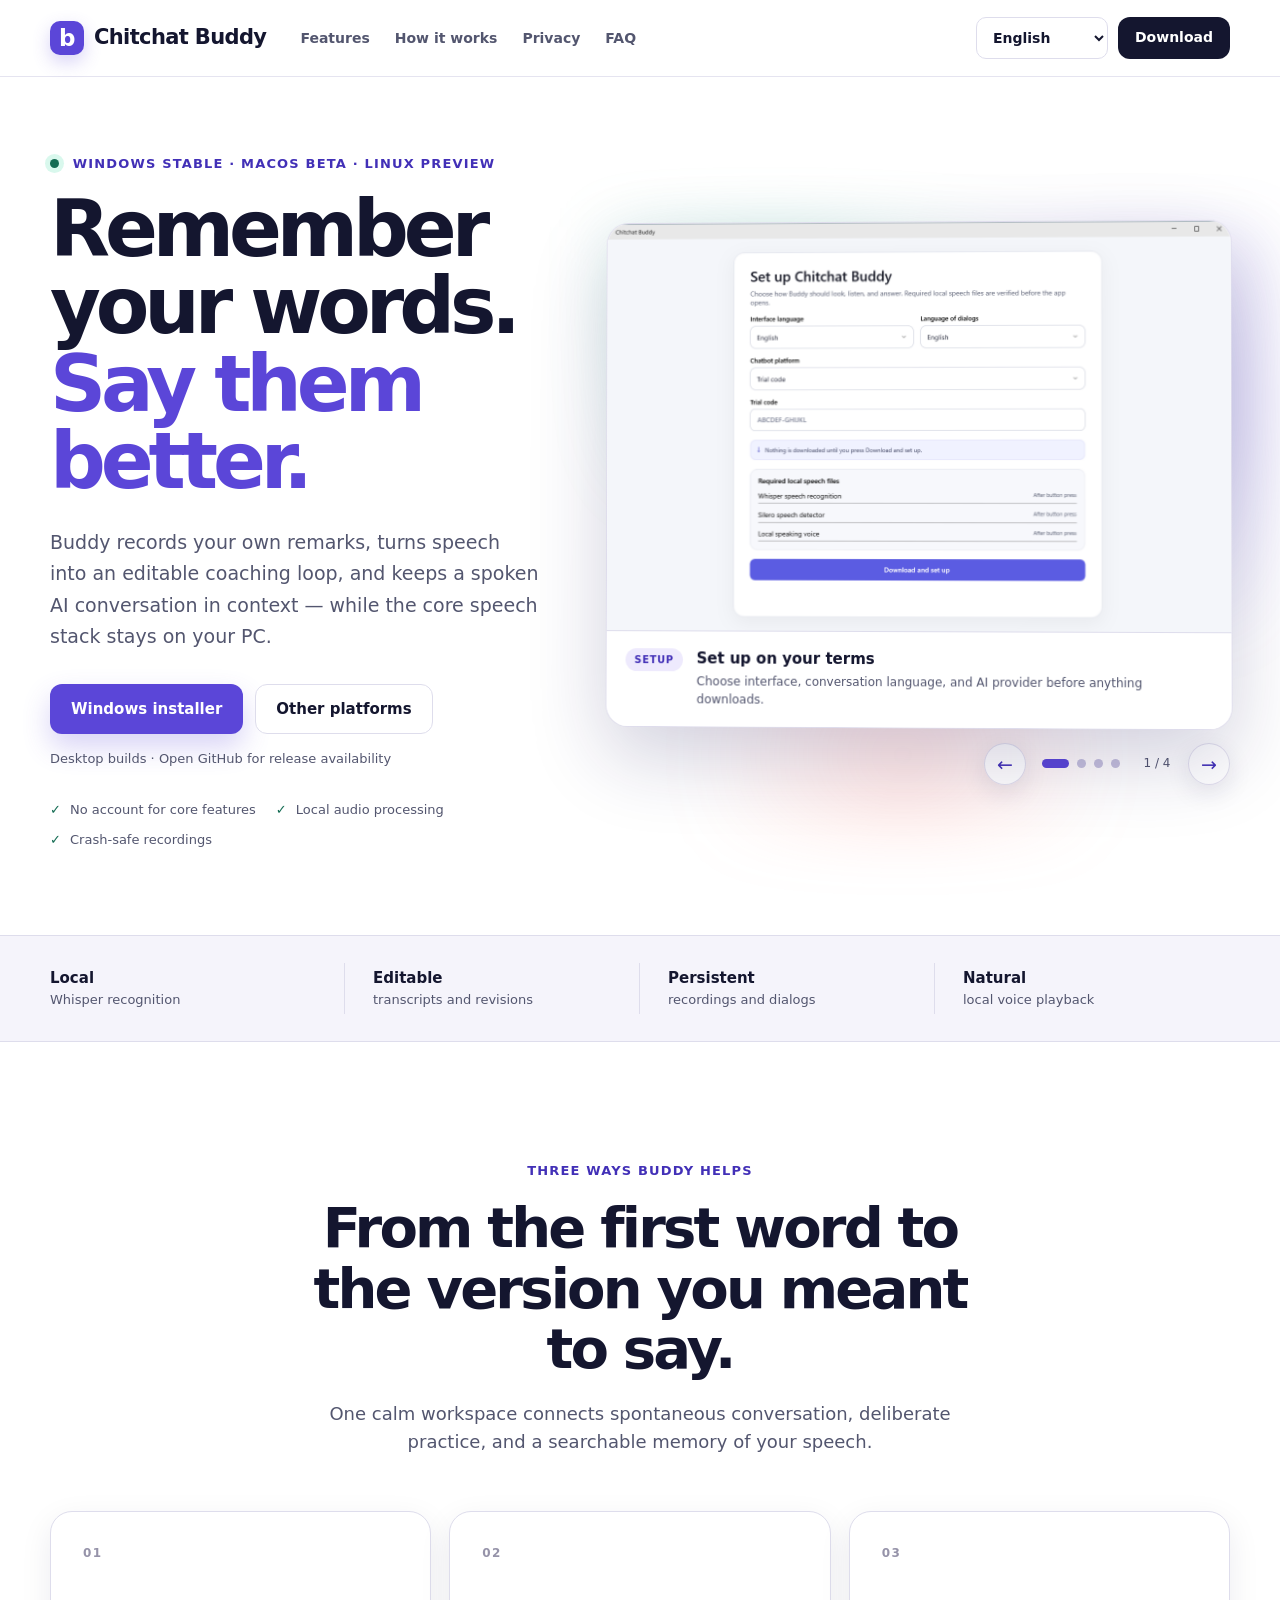
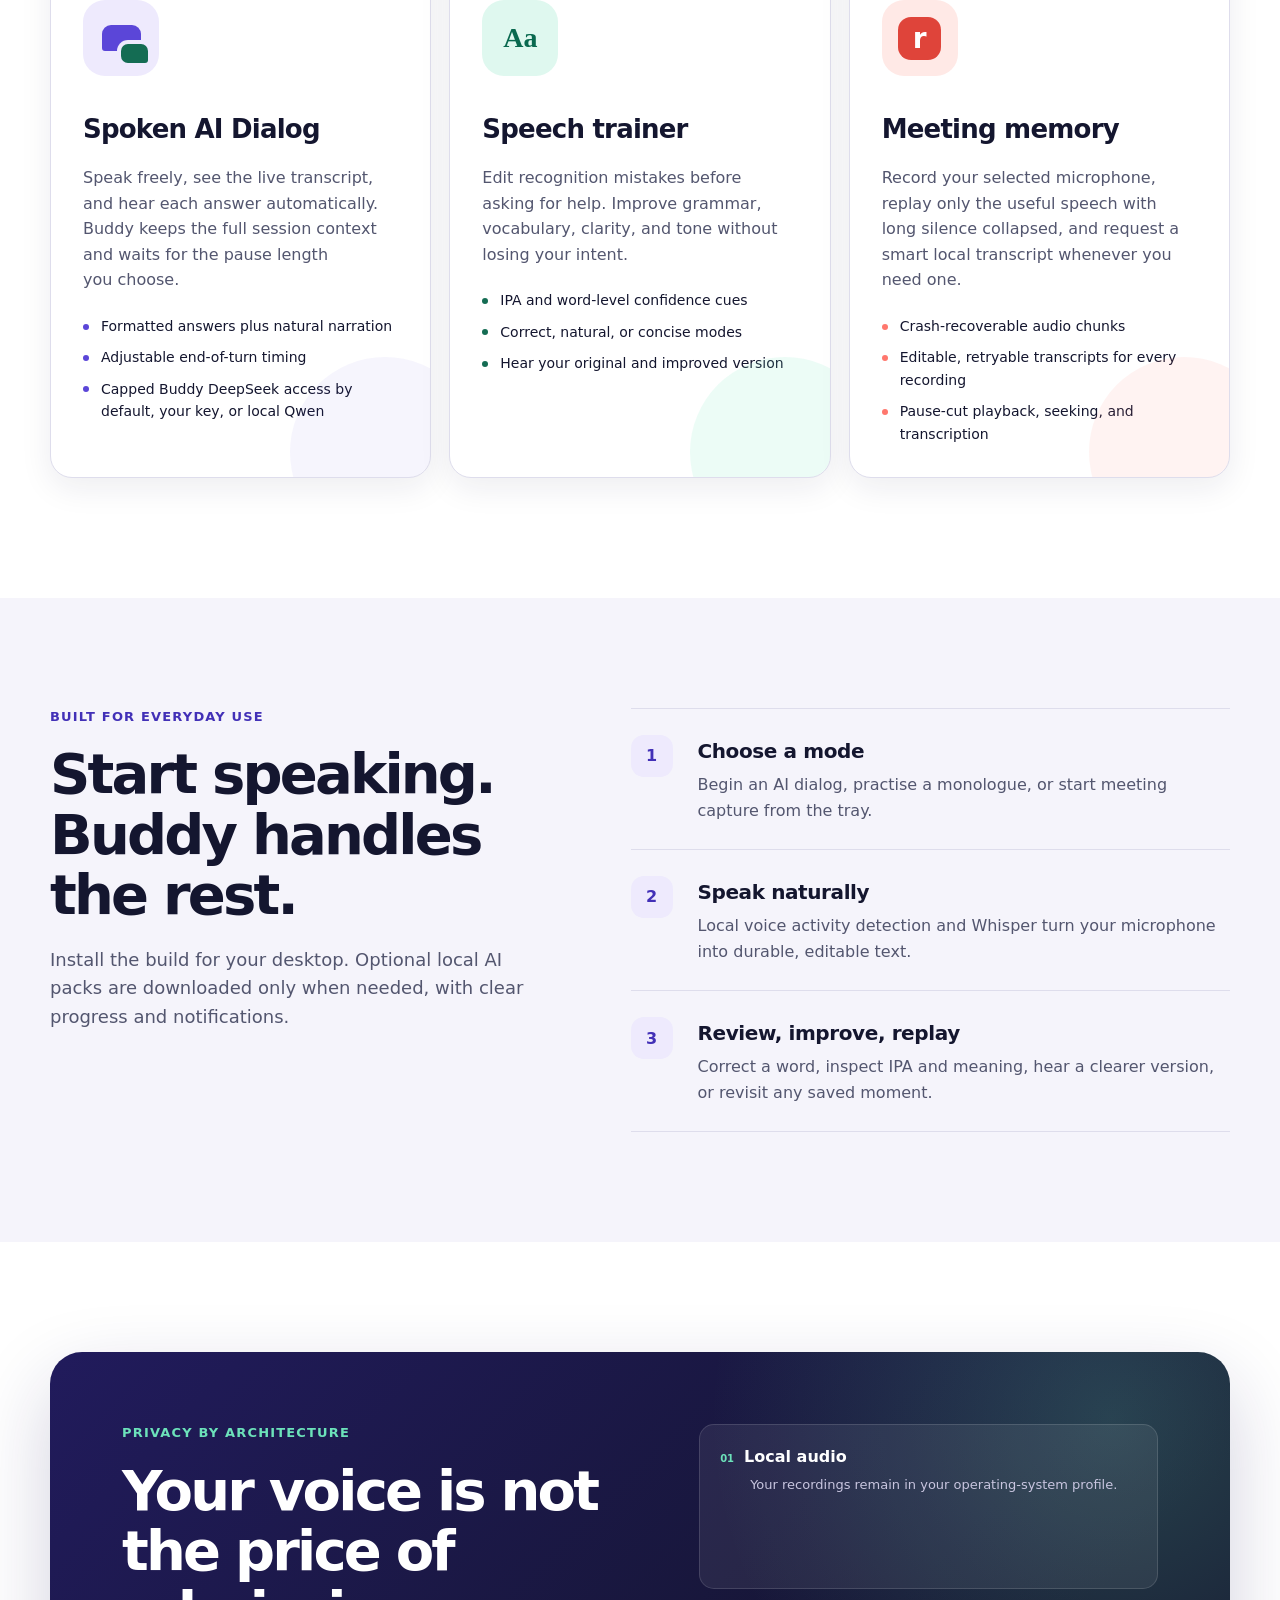
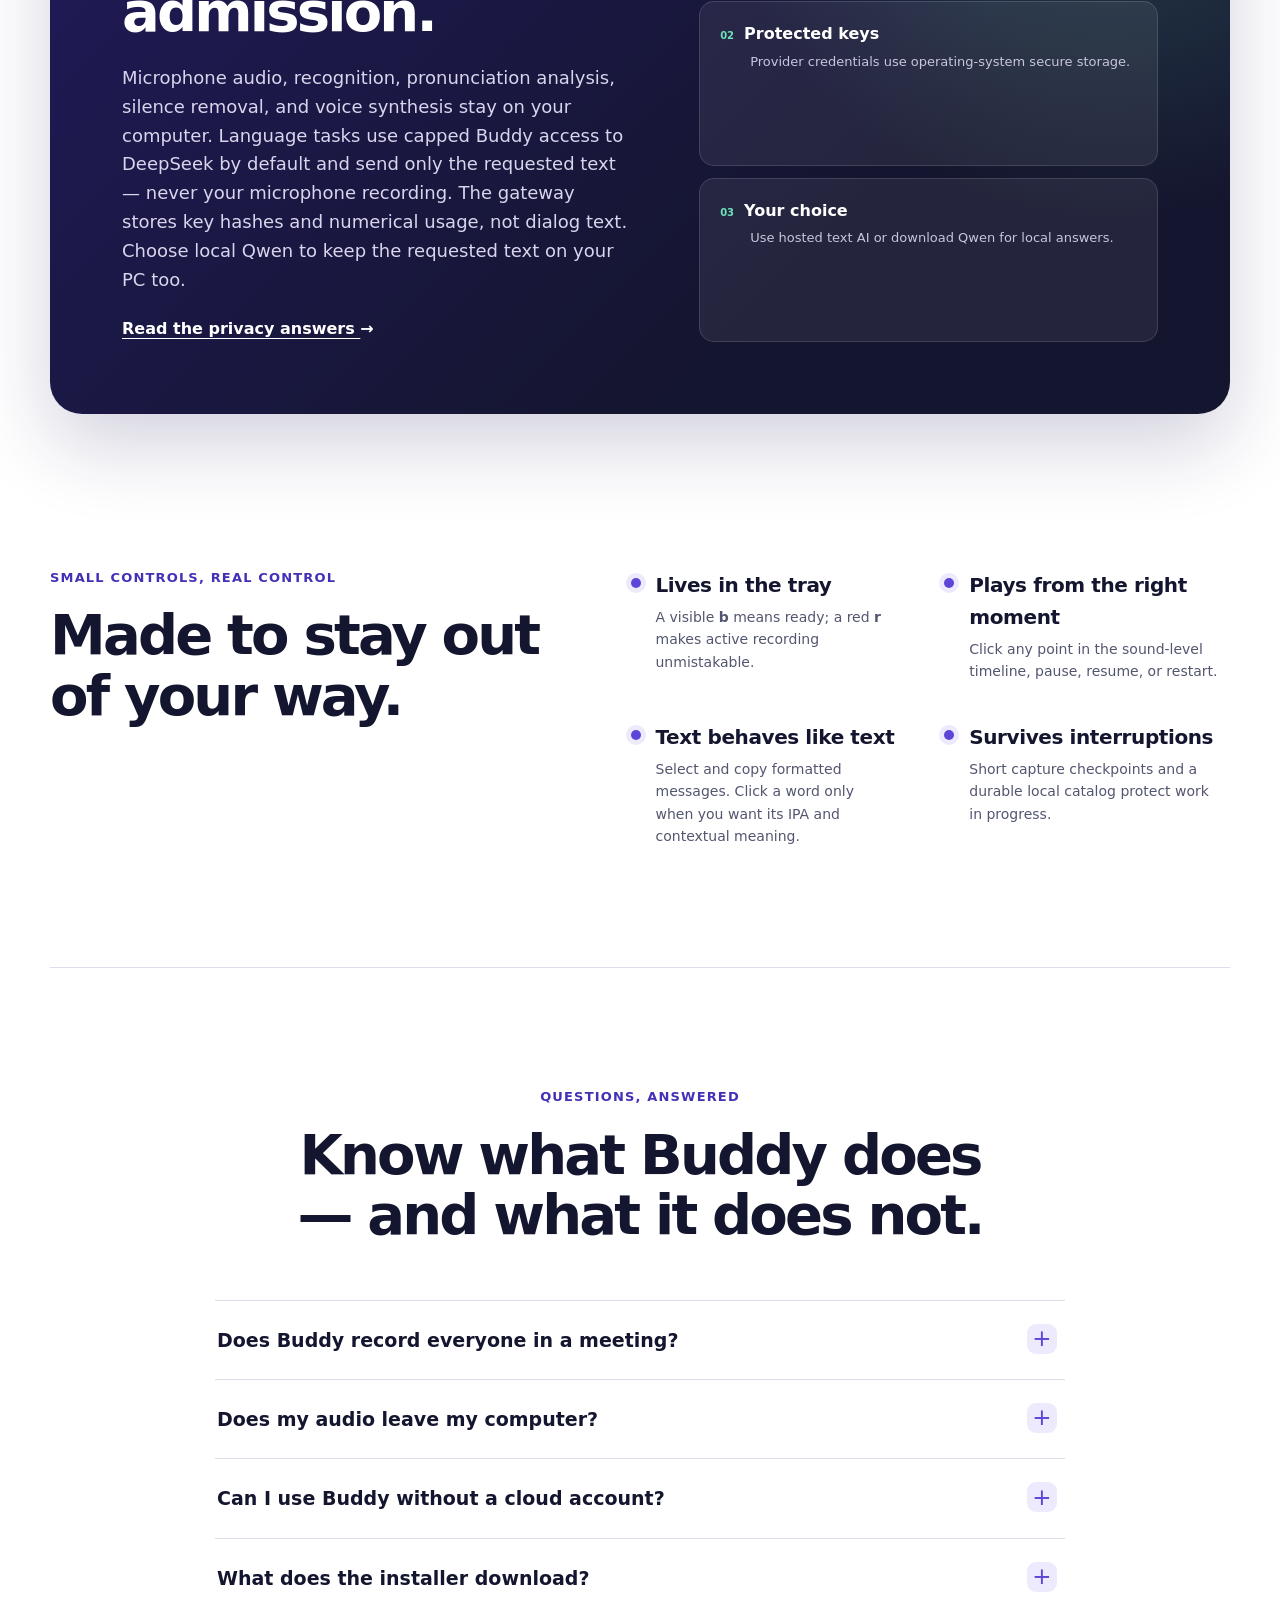
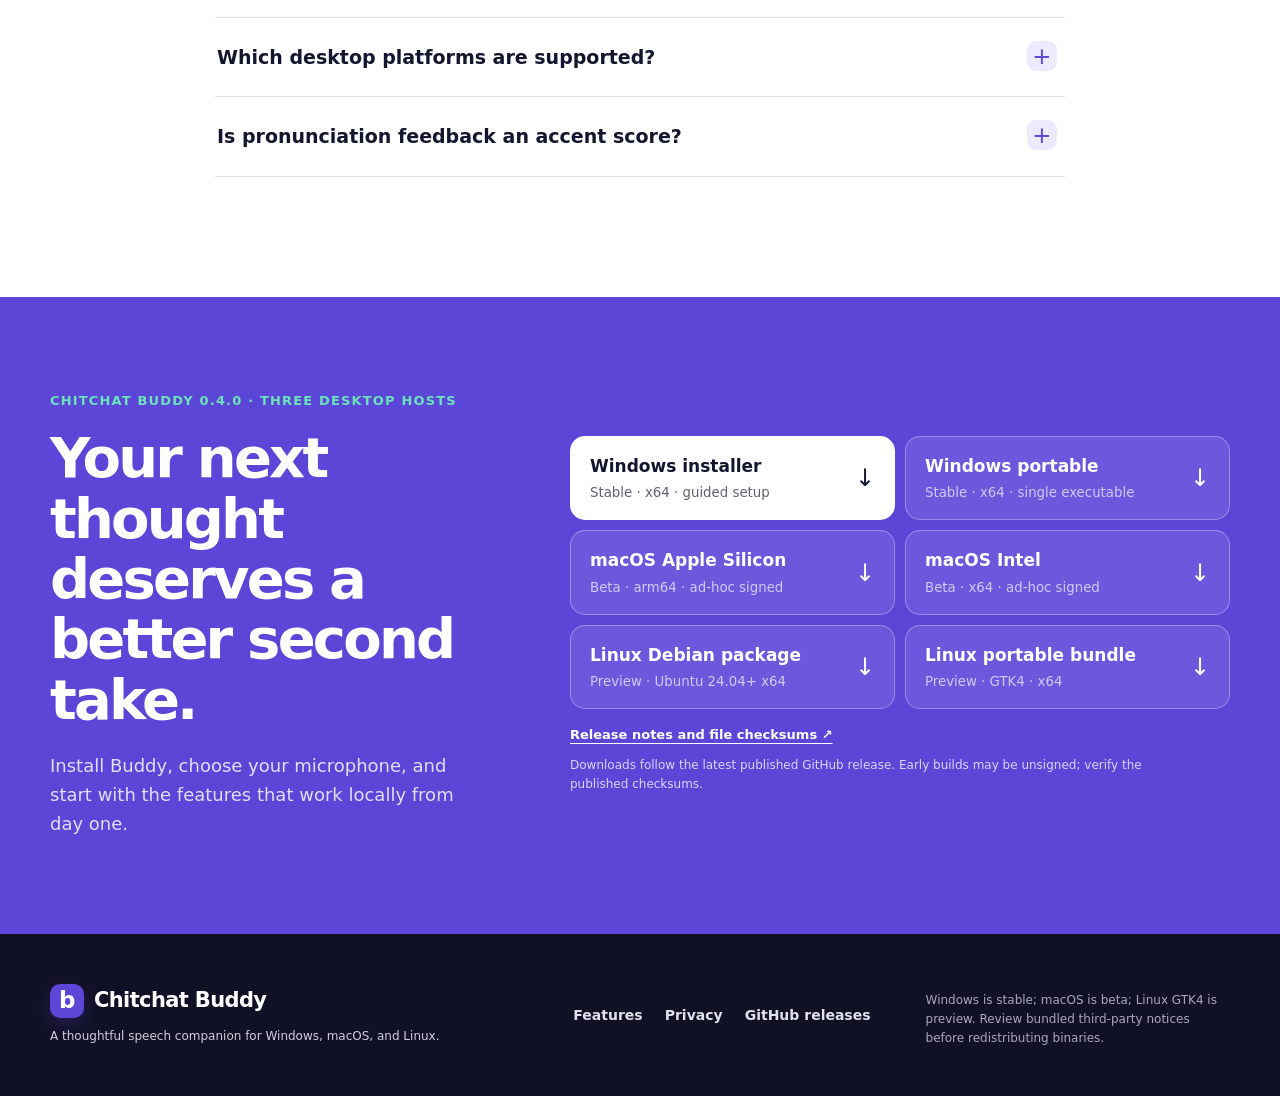
==== site/index.html @ 050ad51d "Add pause-cut transcription and desktop hosts" ====
<!DOCTYPE html>
<html lang="en">
<head>
  <meta charset="utf-8">
  <meta name="viewport" content="width=device-width, initial-scale=1">
  <title>Chitchat Buddy — Private AI speech companion for desktop</title>
  <meta name="description" content="Record your own meeting speech, cut pauses, transcribe on demand, practise clearer English, and hold contextual voice conversations on Windows, macOS, and Linux.">
  <meta name="robots" content="index, follow, max-image-preview:large">
  <meta name="theme-color" content="#5b46d8">
  <meta name="color-scheme" content="light">
  <link rel="canonical" href="__SITE_BASE_URL__/">
  <link rel="alternate" hreflang="en" href="__SITE_BASE_URL__/">
  <link rel="alternate" hreflang="es" href="__SITE_BASE_URL__/es/">
  <link rel="alternate" hreflang="de" href="__SITE_BASE_URL__/de/">
  <link rel="alternate" hreflang="be" href="__SITE_BASE_URL__/be/">
  <link rel="alternate" hreflang="x-default" href="__SITE_BASE_URL__/">
  <meta property="og:type" content="website">
  <meta property="og:site_name" content="Chitchat Buddy">
  <meta property="og:title" content="Chitchat Buddy — Remember your words. Say them better.">
  <meta property="og:description" content="A local-first desktop speech companion for pause-cut meeting recall, editable transcription, pronunciation coaching, and contextual AI dialog.">
  <meta property="og:url" content="__SITE_BASE_URL__/">
  <meta property="og:image" content="__SITE_BASE_URL__/og.png">
  <meta property="og:image:width" content="1200">
  <meta property="og:image:height" content="630">
  <meta property="og:image:alt" content="Buddy speech companion with a conversation and audio waveform">
  <meta name="twitter:card" content="summary_large_image">
  <meta name="twitter:title" content="Chitchat Buddy — Private AI speech companion for desktop">
  <meta name="twitter:description" content="Record, improve, and revisit what you say — with local speech processing and your choice of AI provider.">
  <meta name="twitter:image" content="__SITE_BASE_URL__/og.png">
  <link rel="icon" type="image/png" sizes="32x32" href="./favicon-32.png">
  <link rel="apple-touch-icon" sizes="180x180" href="./apple-touch-icon.png">
  <link rel="manifest" href="./site.webmanifest">
  <link rel="stylesheet" href="./styles.css">
  <script type="application/ld+json">
  {
    "@context": "https://schema.org",
    "@type": "SoftwareApplication",
    "name": "Chitchat Buddy",
    "alternateName": "Buddy",
    "description": "A privacy-first desktop speech companion for pause-cut meeting recall, editable transcription, pronunciation coaching, and contextual AI dialog.",
    "url": "__SITE_BASE_URL__/",
    "downloadUrl": "https://github.com/__BUDDY_REPOSITORY__/releases/latest/download/Buddy-Setup.exe",
    "applicationCategory": "ProductivityApplication",
    "applicationSubCategory": "Speech companion",
    "operatingSystem": ["Windows 10/11 x64", "macOS 13+", "Ubuntu 24.04+ x64"],
    "softwareVersion": "0.4.0",
    "isAccessibleForFree": true,
    "offers": {
      "@type": "Offer",
      "price": "0",
      "priceCurrency": "USD"
    },
    "featureList": [
      "Local microphone recording",
      "Silence-compacted playback",
      "Smart editable transcription on demand",
      "Live speech transcription",
      "Pronunciation feedback with IPA",
      "Editable grammar and vocabulary coaching",
      "Persistent contextual AI voice dialog",
      "Local speech synthesis"
    ]
  }
  </script>
  <script type="application/ld+json">
  {
    "@context": "https://schema.org",
    "@type": "FAQPage",
    "mainEntity": [
      {
        "@type": "Question",
        "name": "Does Buddy record everyone in a meeting?",
        "acceptedAnswer": {"@type": "Answer", "text": "No. Buddy records the microphone you select, so it is designed to remember your own remarks rather than capture remote participants or system audio."}
      },
      {
        "@type": "Question",
        "name": "Does my audio leave my computer?",
        "acceptedAnswer": {"@type": "Answer", "text": "No. Recording, recognition, pronunciation analysis, and voice generation run locally. Language tasks use capped Buddy access to DeepSeek by default, which sends only the requested text; local Qwen keeps that text on your PC."}
      },
      {
        "@type": "Question",
        "name": "Can Buddy work offline?",
        "acceptedAnswer": {"@type": "Answer", "text": "Yes. Once the optional local models are installed, recording, transcription, coaching with local Qwen, and voice playback can work without a cloud account."}
      }
    ]
  }
  </script>
</head>
<body data-locale="en" data-root=".">
  <a class="skip-link" href="#main">Skip to main content</a>
  <header class="site-header">
    <div class="nav-shell">
      <a class="brand" href="./" aria-label="Chitchat Buddy home">
        <span class="brand-mark" aria-hidden="true">b</span>
        <span>Chitchat Buddy</span>
      </a>
      <nav class="main-nav" aria-label="Primary navigation">
        <a href="#features">Features</a>
        <a href="#how-it-works">How it works</a>
        <a href="#privacy">Privacy</a>
        <a href="#faq">FAQ</a>
      </nav>
      <div class="nav-actions">
        <label class="language-label" for="language-select">Language</label>
        <select id="language-select" class="language-select" aria-label="Choose language">
          <option value="en" selected>English</option>
          <option value="es">Español</option>
          <option value="de">Deutsch</option>
          <option value="be">Беларуская</option>
        </select>
        <a class="button button-small" href="#download">Download</a>
      </div>
    </div>
    <noscript>
      <nav class="noscript-languages" aria-label="Languages">
        <strong>Language:</strong> <a href="./">English</a> · <a href="./es/">Español</a> · <a href="./de/">Deutsch</a> · <a href="./be/">Беларуская</a>
      </nav>
    </noscript>
  </header>

  <main id="main">
    <section class="hero section-shell">
      <div class="hero-copy">
        <p class="eyebrow"><span class="status-dot" aria-hidden="true"></span> Windows stable · macOS beta · Linux preview</p>
        <h1>Remember your words.<br><span>Say them better.</span></h1>
        <p class="hero-lede">Buddy records your own remarks, turns speech into an editable coaching loop, and keeps a spoken AI conversation in context — while the core speech stack stays on your PC.</p>
        <div class="hero-actions">
          <a class="button button-primary" data-download-asset="Buddy-Setup.exe" aria-describedby="release-note" href="https://github.com/__BUDDY_REPOSITORY__/releases/latest/download/Buddy-Setup.exe">Windows installer</a>
          <a class="button button-secondary" href="#download">Other platforms</a>
        </div>
        <p class="release-status" id="release-status" aria-live="polite">Windows stable · macOS beta · Linux preview</p>
        <ul class="hero-trust" aria-label="Key benefits">
          <li><span aria-hidden="true">✓</span> No account for core features</li>
          <li><span aria-hidden="true">✓</span> Local audio processing</li>
          <li><span aria-hidden="true">✓</span> Crash-safe recordings</li>
        </ul>
      </div>

      <div class="product-preview">
        <div class="preview-glow" aria-hidden="true"></div>
        <section class="screenshot-carousel" data-carousel tabindex="0" aria-roledescription="carousel" aria-label="Buddy product tour">
          <div class="carousel-viewport">
            <figure class="carousel-slide is-active" data-carousel-slide role="group" aria-roledescription="slide" aria-label="1 of 4">
              <div class="screenshot-image screenshot-watermark-mask"><img src="./screenshots/00-welcome-setup.png" width="1284" height="842" alt="Chitchat Buddy welcome screen with editable interface language, conversation language, AI provider, and trial code fields" fetchpriority="high"></div>
              <figcaption><span class="carousel-kicker">Setup</span><strong>Set up on your terms</strong><span>Choose interface, conversation language, and AI provider before anything downloads.</span></figcaption>
            </figure>
            <figure class="carousel-slide" data-carousel-slide role="group" aria-roledescription="slide" aria-label="2 of 4" hidden>
              <img src="./screenshots/01-choose-mode.png" width="1284" height="842" alt="Buddy screen with large AI Dialog and Monologue choices" loading="lazy">
              <figcaption><span class="carousel-kicker">Choose</span><strong>Choose your flow</strong><span>Start an ongoing AI conversation or practise one focused monologue.</span></figcaption>
            </figure>
            <figure class="carousel-slide" data-carousel-slide role="group" aria-roledescription="slide" aria-label="3 of 4" hidden>
              <img src="./screenshots/02-dialog-word-guide.png" width="1284" height="842" alt="Short English Buddy conversation with pronunciation feedback and the word nuance selected to show its phonetic transcription and meaning" loading="lazy">
              <figcaption><span class="carousel-kicker">Dialog</span><strong>Speak, understand, continue</strong><span>Live English dialog, pronunciation, and word meaning on demand in one place.</span></figcaption>
            </figure>
            <figure class="carousel-slide" data-carousel-slide role="group" aria-roledescription="slide" aria-label="4 of 4" hidden>
              <img src="./screenshots/03-monologue-improvement.png" width="1284" height="842" alt="Buddy monologue trainer comparing the editable original speech with a clearer improved version" loading="lazy">
              <figcaption><span class="carousel-kicker">Monologue</span><strong>Say it more clearly</strong><span>Edit the transcript, inspect pronunciation, and compare a stronger version.</span></figcaption>
            </figure>
          </div>
          <div class="carousel-controls">
            <button class="carousel-arrow" type="button" data-carousel-prev aria-label="Previous screenshot"><span aria-hidden="true">←</span></button>
            <div class="carousel-dots" role="group" aria-label="Choose a screenshot">
              <button class="carousel-dot is-active" type="button" data-carousel-index="0" aria-label="Show setup screen" aria-current="true"></button>
              <button class="carousel-dot" type="button" data-carousel-index="1" aria-label="Show dialog or monologue choice"></button>
              <button class="carousel-dot" type="button" data-carousel-index="2" aria-label="Show English dialog and word guide"></button>
              <button class="carousel-dot" type="button" data-carousel-index="3" aria-label="Show improved monologue"></button>
            </div>
            <span class="carousel-count" aria-live="polite"><span data-carousel-current>1</span><span aria-hidden="true"> / </span>4</span>
            <button class="carousel-arrow" type="button" data-carousel-next aria-label="Next screenshot"><span aria-hidden="true">→</span></button>
          </div>
        </section>
      </div>
    </section>

    <section class="proof-strip" aria-label="Buddy capabilities">
      <div class="section-shell proof-grid">
        <div><strong>Local</strong><span>Whisper recognition</span></div>
        <div><strong>Editable</strong><span>transcripts and revisions</span></div>
        <div><strong>Persistent</strong><span>recordings and dialogs</span></div>
        <div><strong>Natural</strong><span>local voice playback</span></div>
      </div>
    </section>

    <section class="features-section section-shell" id="features">
      <div class="section-heading">
        <p class="eyebrow">Three ways Buddy helps</p>
        <h2>From the first word to the version you meant to say.</h2>
        <p>One calm workspace connects spontaneous conversation, deliberate practice, and a searchable memory of your speech.</p>
      </div>
      <div class="feature-grid">
        <article class="feature-card feature-dialog">
          <div class="feature-number">01</div>
          <div class="feature-icon icon-dialog" aria-hidden="true"><span></span><span></span></div>
          <h3>Spoken AI Dialog</h3>
          <p>Speak freely, see the live transcript, and hear each answer automatically. Buddy keeps the full session context and waits for the pause length you choose.</p>
          <ul>
            <li>Formatted answers plus natural narration</li>
            <li>Adjustable end-of-turn timing</li>
            <li>Capped Buddy DeepSeek access by default, your key, or local Qwen</li>
          </ul>
        </article>
        <article class="feature-card feature-coach">
          <div class="feature-number">02</div>
          <div class="feature-icon icon-coach" aria-hidden="true"><span>Aa</span></div>
          <h3>Speech trainer</h3>
          <p>Edit recognition mistakes before asking for help. Improve grammar, vocabulary, clarity, and tone without losing your intent.</p>
          <ul>
            <li>IPA and word-level confidence cues</li>
            <li>Correct, natural, or concise modes</li>
            <li>Hear your original and improved version</li>
          </ul>
        </article>
        <article class="feature-card feature-record">
          <div class="feature-number">03</div>
          <div class="feature-icon icon-record" aria-hidden="true"><span>r</span></div>
          <h3>Meeting memory</h3>
          <p>Record your selected microphone, replay only the useful speech with long silence collapsed, and request a smart local transcript whenever you need one.</p>
          <ul>
            <li>Crash-recoverable audio chunks</li>
            <li>Editable, retryable transcripts for every recording</li>
            <li>Pause-cut playback, seeking, and transcription</li>
          </ul>
        </article>
      </div>
    </section>

    <section class="how-section" id="how-it-works">
      <div class="section-shell how-layout">
        <div class="section-heading left-heading">
          <p class="eyebrow">Built for everyday use</p>
          <h2>Start speaking.<br>Buddy handles the rest.</h2>
          <p>Install the build for your desktop. Optional local AI packs are downloaded only when needed, with clear progress and notifications.</p>
        </div>
        <ol class="steps-list">
          <li>
            <span class="step-index">1</span>
            <div><h3>Choose a mode</h3><p>Begin an AI dialog, practise a monologue, or start meeting capture from the tray.</p></div>
          </li>
          <li>
            <span class="step-index">2</span>
            <div><h3>Speak naturally</h3><p>Local voice activity detection and Whisper turn your microphone into durable, editable text.</p></div>
          </li>
          <li>
            <span class="step-index">3</span>
            <div><h3>Review, improve, replay</h3><p>Correct a word, inspect IPA and meaning, hear a clearer version, or revisit any saved moment.</p></div>
          </li>
        </ol>
      </div>
    </section>

    <section class="privacy-section section-shell" id="privacy">
      <div class="privacy-panel">
        <div class="privacy-copy">
          <p class="eyebrow eyebrow-light">Privacy by architecture</p>
          <h2>Your voice is not the price of admission.</h2>
          <p>Microphone audio, recognition, pronunciation analysis, silence removal, and voice synthesis stay on your computer. Language tasks use capped Buddy access to DeepSeek by default and send only the requested text — never your microphone recording. The gateway stores key hashes and numerical usage, not dialog text. Choose local Qwen to keep the requested text on your PC too.</p>
          <a href="#faq" class="text-link">Read the privacy answers <span aria-hidden="true">→</span></a>
        </div>
        <div class="privacy-facts">
          <div><span class="fact-mark" aria-hidden="true">01</span><strong>Local audio</strong><p>Your recordings remain in your operating-system profile.</p></div>
          <div><span class="fact-mark" aria-hidden="true">02</span><strong>Protected keys</strong><p>Provider credentials use operating-system secure storage.</p></div>
          <div><span class="fact-mark" aria-hidden="true">03</span><strong>Your choice</strong><p>Use hosted text AI or download Qwen for local answers.</p></div>
        </div>
      </div>
    </section>

    <section class="detail-section section-shell">
      <div class="detail-grid">
        <div class="section-heading left-heading">
          <p class="eyebrow">Small controls, real control</p>
          <h2>Made to stay out of your way.</h2>
        </div>
        <div class="detail-list">
          <article><span class="detail-dot"></span><div><h3>Lives in the tray</h3><p>A visible <strong>b</strong> means ready; a red <strong>r</strong> makes active recording unmistakable.</p></div></article>
          <article><span class="detail-dot"></span><div><h3>Plays from the right moment</h3><p>Click any point in the sound-level timeline, pause, resume, or restart.</p></div></article>
          <article><span class="detail-dot"></span><div><h3>Text behaves like text</h3><p>Select and copy formatted messages. Click a word only when you want its IPA and contextual meaning.</p></div></article>
          <article><span class="detail-dot"></span><div><h3>Survives interruptions</h3><p>Short capture checkpoints and a durable local catalog protect work in progress.</p></div></article>
        </div>
      </div>
    </section>

    <section class="faq-section section-shell" id="faq">
      <div class="section-heading">
        <p class="eyebrow">Questions, answered</p>
        <h2>Know what Buddy does — and what it does not.</h2>
      </div>
      <div class="faq-list">
        <details>
          <summary>Does Buddy record everyone in a meeting?</summary>
          <p>No. Buddy records the microphone you select. It is designed to remember your own remarks, not remote participants or Windows system audio. Headphones give the cleanest result.</p>
        </details>
        <details>
          <summary>Does my audio leave my computer?</summary>
          <p>No. Audio capture, Whisper recognition, pronunciation analysis, and Kokoro speech generation run locally. The default capped Buddy provider sends only the text required for an AI task to DeepSeek. Local Qwen keeps that text on your PC too.</p>
        </details>
        <details>
          <summary>Can I use Buddy without a cloud account?</summary>
          <p>Yes. Recording, playback, transcription, and local voice need no account. Releases include up to 1,000 replies or 1,000,000 tokens of capped Buddy DeepSeek access, whichever limit is reached first. Download optional local Qwen to keep AI answers and text improvement on your PC.</p>
        </details>
        <details>
          <summary>What does the installer download?</summary>
          <p>The app is self-contained. Larger speech and local AI model packs are installed on demand with progress and completion notifications, so you do not wait for components you may never use.</p>
        </details>
        <details>
          <summary>Which desktop platforms are supported?</summary>
          <p>Windows 10/11 x64 is stable. macOS 13+ builds for Apple Silicon and Intel are beta and currently use the Dock instead of a menu-bar item. Ubuntu 24.04+ x64 is an experimental GTK4 preview; its tray needs a StatusNotifier-compatible desktop. Local Qwen remains Windows-only.</p>
        </details>
        <details>
          <summary>Is pronunciation feedback an accent score?</summary>
          <p>No. Buddy uses word timing and recognition confidence to flag passages worth reviewing. IPA is a guide, not a judgement of your accent or identity.</p>
        </details>
      </div>
    </section>

    <section class="download-section" id="download">
      <div class="section-shell download-panel">
        <div>
          <p class="eyebrow eyebrow-light">Chitchat Buddy 0.4.0 · three desktop hosts</p>
          <h2>Your next thought deserves a better second take.</h2>
          <p>Install Buddy, choose your microphone, and start with the features that work locally from day one.</p>
        </div>
        <div class="download-options">
          <a class="download-card primary-download" data-download-asset="Buddy-Setup.exe" aria-describedby="release-note" href="https://github.com/__BUDDY_REPOSITORY__/releases/latest/download/Buddy-Setup.exe">
            <span class="download-copy"><strong>Windows installer</strong><small>Stable · x64 · guided setup</small></span>
            <span class="download-arrow" aria-hidden="true">↓</span>
          </a>
          <a class="download-card" data-download-asset="Buddy.exe" aria-describedby="release-note" href="https://github.com/__BUDDY_REPOSITORY__/releases/latest/download/Buddy.exe">
            <span class="download-copy"><strong>Windows portable</strong><small>Stable · x64 · single executable</small></span>
            <span class="download-arrow" aria-hidden="true">↓</span>
          </a>
          <a class="download-card" data-download-asset="Buddy-macOS-arm64-beta.zip" aria-describedby="release-note" href="https://github.com/__BUDDY_REPOSITORY__/releases/latest/download/Buddy-macOS-arm64-beta.zip">
            <span class="download-copy"><strong>macOS Apple Silicon</strong><small>Beta · arm64 · ad-hoc signed</small></span>
            <span class="download-arrow" aria-hidden="true">↓</span>
          </a>
          <a class="download-card" data-download-asset="Buddy-macOS-x64-beta.zip" aria-describedby="release-note" href="https://github.com/__BUDDY_REPOSITORY__/releases/latest/download/Buddy-macOS-x64-beta.zip">
            <span class="download-copy"><strong>macOS Intel</strong><small>Beta · x64 · ad-hoc signed</small></span>
            <span class="download-arrow" aria-hidden="true">↓</span>
          </a>
          <a class="download-card" data-download-asset="Buddy-Linux-x64-preview.deb" aria-describedby="release-note" href="https://github.com/__BUDDY_REPOSITORY__/releases/latest/download/Buddy-Linux-x64-preview.deb">
            <span class="download-copy"><strong>Linux Debian package</strong><small>Preview · Ubuntu 24.04+ x64</small></span>
            <span class="download-arrow" aria-hidden="true">↓</span>
          </a>
          <a class="download-card" data-download-asset="Buddy-Linux-x64-preview.tar.gz" aria-describedby="release-note" href="https://github.com/__BUDDY_REPOSITORY__/releases/latest/download/Buddy-Linux-x64-preview.tar.gz">
            <span class="download-copy"><strong>Linux portable bundle</strong><small>Preview · GTK4 · x64</small></span>
            <span class="download-arrow" aria-hidden="true">↓</span>
          </a>
          <a class="release-link" data-release-link href="https://github.com/__BUDDY_REPOSITORY__/releases/latest">Release notes and file checksums <span aria-hidden="true">↗</span></a>
          <p class="download-note" id="release-note" data-release-note>Downloads follow the latest published GitHub release. Early builds may be unsigned; verify the published checksums.</p>
        </div>
      </div>
    </section>
  </main>

  <footer class="site-footer">
    <div class="section-shell footer-grid">
      <div>
        <a class="brand footer-brand" href="./"><span class="brand-mark" aria-hidden="true">b</span><span>Chitchat Buddy</span></a>
        <p>A thoughtful speech companion for Windows, macOS, and Linux.</p>
      </div>
      <div class="footer-links">
        <a href="#features">Features</a>
        <a href="#privacy">Privacy</a>
        <a data-release-link href="https://github.com/__BUDDY_REPOSITORY__/releases/latest">GitHub releases</a>
      </div>
      <p class="footer-note">Windows is stable; macOS is beta; Linux GTK4 is preview. Review bundled third-party notices before redistributing binaries.</p>
    </div>
  </footer>

  <script src="./config.js"></script>
  <script src="./app.js"></script>
</body>
</html>
---- site/styles.css ----
:root {
  --ink: #14162f;
  --ink-soft: #53566f;
  --purple: #5b46d8;
  --purple-deep: #4230b7;
  --purple-soft: #eeeafd;
  --mint: #6ce2ba;
  --mint-deep: #146c53;
  --coral: #ff776d;
  --surface: #ffffff;
  --surface-soft: #f5f4fb;
  --line: #deddec;
  --focus: #0d68d8;
  --shadow-sm: 0 10px 32px rgba(27, 22, 70, 0.08);
  --shadow-lg: 0 30px 80px rgba(31, 24, 89, 0.2);
  --radius-sm: 12px;
  --radius-md: 22px;
  --radius-lg: 32px;
  --page: min(1180px, calc(100% - 40px));
}

* {
  box-sizing: border-box;
}

html {
  scroll-behavior: smooth;
  scroll-padding-top: 92px;
}

body {
  margin: 0;
  color: var(--ink);
  background: var(--surface);
  font-family: "Segoe UI Variable", "Segoe UI", system-ui, -apple-system, BlinkMacSystemFont, sans-serif;
  font-size: 16px;
  line-height: 1.6;
  text-rendering: optimizeLegibility;
  -webkit-font-smoothing: antialiased;
}

a {
  color: inherit;
}

button,
select,
a {
  -webkit-tap-highlight-color: transparent;
}

:focus-visible {
  outline: 3px solid var(--focus);
  outline-offset: 4px;
}

.skip-link {
  position: fixed;
  z-index: 1000;
  top: 10px;
  left: 10px;
  padding: 10px 16px;
  color: #fff;
  background: var(--ink);
  border-radius: 8px;
  transform: translateY(-150%);
  transition: transform 160ms ease;
}

.skip-link:focus {
  transform: translateY(0);
}

.section-shell {
  width: var(--page);
  margin-inline: auto;
}

.site-header {
  position: sticky;
  z-index: 50;
  top: 0;
  border-bottom: 1px solid rgba(222, 221, 236, 0.78);
  background: rgba(255, 255, 255, 0.9);
  -webkit-backdrop-filter: blur(16px);
  backdrop-filter: blur(16px);
}

.nav-shell {
  width: var(--page);
  min-height: 76px;
  margin-inline: auto;
  display: flex;
  align-items: center;
  gap: 34px;
}

.brand {
  display: inline-flex;
  align-items: center;
  gap: 10px;
  color: var(--ink);
  font-size: 21px;
  font-weight: 750;
  letter-spacing: -0.03em;
  text-decoration: none;
}

.brand-mark {
  width: 34px;
  height: 34px;
  display: inline-grid;
  place-items: center;
  color: #fff;
  background: var(--purple);
  border-radius: 10px;
  box-shadow: 0 7px 18px rgba(91, 70, 216, 0.24);
  font-size: 23px;
  font-weight: 800;
  line-height: 1;
}

.main-nav {
  display: flex;
  align-items: center;
  gap: 25px;
}

.main-nav a,
.footer-links a {
  color: var(--ink-soft);
  font-size: 14px;
  font-weight: 600;
  text-decoration: none;
}

.main-nav a:hover,
.footer-links a:hover {
  color: var(--purple);
}

.nav-actions {
  margin-left: auto;
  display: flex;
  align-items: center;
  gap: 10px;
}

.language-label {
  position: absolute;
  width: 1px;
  height: 1px;
  overflow: hidden;
  clip: rect(0 0 0 0);
  clip-path: inset(50%);
  white-space: nowrap;
}

.language-select {
  max-width: 132px;
  min-height: 42px;
  padding: 0 34px 0 12px;
  border: 1px solid var(--line);
  border-radius: 10px;
  color: var(--ink);
  background: #fff;
  font: inherit;
  font-size: 14px;
  font-weight: 600;
  cursor: pointer;
}

.button {
  min-height: 50px;
  padding: 12px 20px;
  display: inline-flex;
  align-items: center;
  justify-content: center;
  border: 1px solid transparent;
  border-radius: 12px;
  font-size: 15px;
  font-weight: 700;
  line-height: 1.25;
  text-align: center;
  text-decoration: none;
  transition: transform 160ms ease, box-shadow 160ms ease, background-color 160ms ease;
}

.button:hover {
  transform: translateY(-2px);
}

.button-small {
  min-height: 42px;
  padding: 9px 16px;
  color: #fff;
  background: var(--ink);
  font-size: 14px;
}

.button-primary {
  color: #fff;
  background: var(--purple);
  box-shadow: 0 13px 28px rgba(91, 70, 216, 0.24);
}

.button-primary:hover {
  background: var(--purple-deep);
  box-shadow: 0 15px 32px rgba(91, 70, 216, 0.3);
}

.button-secondary {
  border-color: var(--line);
  background: #fff;
}

.button-secondary:hover {
  border-color: #bbb4ed;
  background: var(--purple-soft);
}

.noscript-languages {
  padding: 8px 20px;
  color: var(--ink-soft);
  border-top: 1px solid var(--line);
  font-size: 14px;
  text-align: center;
}

.hero {
  min-height: 720px;
  padding-block: 78px 84px;
  display: grid;
  grid-template-columns: minmax(0, 0.88fr) minmax(510px, 1.12fr);
  align-items: center;
  gap: 62px;
}

.hero-copy {
  position: relative;
  z-index: 2;
}

.eyebrow {
  margin: 0 0 18px;
  color: var(--purple-deep);
  font-size: 13px;
  font-weight: 750;
  letter-spacing: 0.09em;
  line-height: 1.4;
  text-transform: uppercase;
}

.status-dot {
  width: 9px;
  height: 9px;
  margin-right: 8px;
  display: inline-block;
  border-radius: 50%;
  background: var(--mint-deep);
  box-shadow: 0 0 0 5px rgba(108, 226, 186, 0.26);
}

h1,
h2,
h3,
p {
  text-wrap: pretty;
}

h1 {
  max-width: 660px;
  margin: 0;
  font-size: clamp(50px, 6.25vw, 78px);
  font-weight: 780;
  letter-spacing: -0.065em;
  line-height: 0.99;
}

h1 span {
  color: var(--purple);
}

.hero-lede {
  max-width: 610px;
  margin: 27px 0 0;
  color: var(--ink-soft);
  font-size: 19px;
  line-height: 1.65;
}

.hero-actions {
  margin-top: 32px;
  display: flex;
  flex-wrap: wrap;
  gap: 12px;
}

.release-status {
  min-height: 23px;
  margin: 15px 0 0;
  color: var(--ink-soft);
  font-size: 13px;
}

.hero-trust {
  margin: 28px 0 0;
  padding: 0;
  display: flex;
  flex-wrap: wrap;
  gap: 9px 20px;
  color: var(--ink-soft);
  font-size: 13px;
  list-style: none;
}

.hero-trust span {
  margin-right: 5px;
  color: var(--mint-deep);
  font-weight: 800;
}

.product-preview {
  position: relative;
  min-width: 0;
}

.preview-glow {
  position: absolute;
  inset: 1% -6% -10% 0;
  background:
    radial-gradient(circle at 25% 10%, rgba(108, 226, 186, 0.32), transparent 35%),
    radial-gradient(circle at 82% 28%, rgba(91, 70, 216, 0.29), transparent 38%),
    radial-gradient(circle at 45% 86%, rgba(255, 119, 109, 0.18), transparent 33%);
  filter: blur(28px);
}

.screenshot-carousel {
  position: relative;
  z-index: 1;
  width: 720px;
  max-width: 100%;
  margin-left: auto;
  border-radius: 24px;
  outline: none;
}

.screenshot-carousel:focus-visible {
  box-shadow: 0 0 0 4px rgba(91, 70, 216, 0.22);
}

.carousel-viewport {
  overflow: hidden;
  border: 1px solid rgba(76, 65, 149, 0.18);
  border-radius: 22px;
  background: #fff;
  box-shadow: var(--shadow-lg);
  transform: perspective(1200px) rotateY(-1.5deg) rotateX(0.5deg);
}

.carousel-slide {
  margin: 0;
  background: #fff;
}

.carousel-slide.is-active {
  animation: carousel-reveal 260ms ease-out both;
}

.screenshot-image {
  position: relative;
  overflow: hidden;
  background: #f4f6fa;
  line-height: 0;
}

.screenshot-watermark-mask::after {
  position: absolute;
  right: 0;
  bottom: 0;
  width: 15%;
  height: 7.2%;
  background: #f4f6fa;
  content: "";
  pointer-events: none;
}

.carousel-slide img {
  width: 100%;
  height: auto;
  aspect-ratio: 1284 / 842;
  display: block;
  object-fit: cover;
  background: #f7f8fc;
}

.carousel-slide figcaption {
  min-height: 92px;
  padding: 17px 19px 18px;
  display: grid;
  grid-template-columns: auto minmax(0, 1fr);
  column-gap: 14px;
  row-gap: 3px;
  border-top: 1px solid var(--line);
}

.carousel-kicker {
  grid-row: 1 / span 2;
  align-self: start;
  padding: 5px 9px;
  border-radius: 999px;
  color: var(--purple-deep);
  background: var(--purple-soft);
  font-size: 10px;
  font-weight: 800;
  letter-spacing: 0.07em;
  line-height: 1.3;
  text-transform: uppercase;
}

.carousel-slide figcaption strong {
  color: var(--ink);
  font-size: 15px;
  line-height: 1.35;
}

.carousel-slide figcaption > span:last-child {
  color: var(--ink-soft);
  font-size: 12px;
  line-height: 1.5;
}

.carousel-controls {
  margin-top: 15px;
  display: flex;
  align-items: center;
  justify-content: flex-end;
  gap: 10px;
}

.carousel-arrow,
.carousel-dot {
  border: 0;
  cursor: pointer;
  font: inherit;
}

.carousel-arrow {
  width: 42px;
  height: 42px;
  display: grid;
  place-items: center;
  border: 1px solid rgba(76, 65, 149, 0.17);
  border-radius: 50%;
  color: var(--purple-deep);
  background: rgba(255, 255, 255, 0.92);
  box-shadow: 0 8px 24px rgba(33, 28, 80, 0.1);
  font-size: 19px;
  transition: transform 160ms ease, border-color 160ms ease, background 160ms ease;
}

.carousel-arrow:hover {
  border-color: rgba(91, 70, 216, 0.5);
  background: #fff;
  transform: translateY(-1px);
}

.carousel-arrow:active {
  transform: translateY(0);
}

.carousel-arrow:focus-visible,
.carousel-dot:focus-visible {
  outline: 3px solid rgba(91, 70, 216, 0.3);
  outline-offset: 3px;
}

.carousel-dots {
  min-height: 42px;
  padding: 0 6px;
  display: flex;
  align-items: center;
  gap: 8px;
}

.carousel-dot {
  width: 9px;
  height: 9px;
  padding: 0;
  border-radius: 50%;
  background: #c5c0dc;
  transition: width 180ms ease, border-radius 180ms ease, background 180ms ease;
}

.carousel-dot.is-active {
  width: 27px;
  border-radius: 999px;
  background: var(--purple);
}

.carousel-count {
  min-width: 42px;
  color: var(--ink-soft);
  font-size: 12px;
  font-variant-numeric: tabular-nums;
  text-align: center;
}

@keyframes carousel-reveal {
  from { opacity: 0; transform: translateX(10px); }
  to { opacity: 1; transform: translateX(0); }
}

.app-window {
  position: relative;
  width: 680px;
  max-width: 100%;
  margin-left: auto;
  overflow: hidden;
  border: 1px solid rgba(76, 65, 149, 0.15);
  border-radius: 22px;
  background: #f7f6fc;
  box-shadow: var(--shadow-lg);
  transform: perspective(1200px) rotateY(-2.5deg) rotateX(1deg);
}

.window-titlebar {
  height: 44px;
  padding: 0 16px;
  display: flex;
  align-items: center;
  color: #fff;
  background: #1b1937;
}

.window-brand {
  display: flex;
  align-items: center;
  gap: 8px;
  font-size: 12px;
  font-weight: 700;
}

.mini-brand {
  width: 20px;
  height: 20px;
  display: grid;
  place-items: center;
  border-radius: 6px;
  background: var(--purple);
  font-size: 14px;
}

.window-controls {
  margin-left: auto;
  display: flex;
  gap: 13px;
}

.window-controls span {
  width: 10px;
  height: 10px;
  border: 1px solid rgba(255, 255, 255, 0.63);
  border-radius: 2px;
}

.window-controls span:first-child {
  height: 1px;
  margin-top: 5px;
  border-width: 1px 0 0;
  border-radius: 0;
}

.window-controls span:last-child {
  position: relative;
  border: 0;
}

.window-controls span:last-child::before,
.window-controls span:last-child::after {
  position: absolute;
  top: 5px;
  left: 0;
  width: 12px;
  height: 1px;
  background: rgba(255, 255, 255, 0.7);
  content: "";
  transform: rotate(45deg);
}

.window-controls span:last-child::after {
  transform: rotate(-45deg);
}

.app-tabs {
  min-height: 48px;
  padding: 7px 11px;
  display: flex;
  align-items: center;
  gap: 6px;
  border-bottom: 1px solid #e0deee;
  background: #fff;
}

.app-tabs > span:not(.tab-spacer) {
  padding: 7px 11px;
  border-radius: 8px;
  color: #65637d;
  font-size: 10px;
  font-weight: 700;
}

.app-tabs > .active {
  color: #fff !important;
  background: var(--purple);
}

.app-tabs > .active-soft {
  color: var(--purple-deep) !important;
  background: var(--purple-soft);
  box-shadow: inset 0 0 0 1px #c9c1f5;
}

.tab-spacer {
  flex: 1;
}

.app-body {
  min-height: 410px;
  padding: 17px;
  display: grid;
  grid-template-columns: minmax(0, 1.7fr) minmax(145px, 0.7fr);
  gap: 12px;
}

.conversation {
  min-width: 0;
  display: flex;
  flex-direction: column;
  gap: 11px;
}

.message,
.live-card,
.side-card {
  border: 1px solid #e2e0ef;
  border-radius: 13px;
  background: #fff;
  box-shadow: 0 6px 16px rgba(33, 28, 81, 0.045);
}

.message {
  max-width: 88%;
  padding: 13px 15px;
}

.user-message {
  margin-left: auto;
  border-color: #cec8f7;
  background: #f0edff;
}

.message-label,
.side-kicker {
  color: var(--purple-deep);
  font-size: 9px;
  font-weight: 800;
  letter-spacing: 0.08em;
  text-transform: uppercase;
}

.message p {
  margin: 4px 0;
  color: #25243c;
  font-size: 11px;
  line-height: 1.5;
}

.phonetic {
  color: #817e99;
  font-size: 8px;
}

.message-actions {
  margin-top: 8px;
  display: flex;
  align-items: center;
  gap: 7px;
  color: #75718d;
  font-size: 8px;
}

.message-actions span:first-child {
  width: 20px;
  height: 20px;
  display: grid;
  place-items: center;
  color: #fff;
  border-radius: 6px;
  background: var(--purple);
  font-size: 8px;
}

.live-card {
  margin-top: auto;
  padding: 12px 14px;
}

.live-heading {
  display: flex;
  justify-content: space-between;
  color: #77738c;
  font-size: 8px;
  font-weight: 700;
}

.live-heading i {
  width: 6px;
  height: 6px;
  margin-right: 4px;
  display: inline-block;
  border-radius: 50%;
  background: var(--coral);
}

.live-card p {
  margin: 8px 0;
  color: #3c3955;
  font-size: 10px;
}

.silence-progress {
  height: 4px;
  overflow: hidden;
  border-radius: 4px;
  background: #eceaf5;
}

.silence-progress span {
  width: 63%;
  height: 100%;
  display: block;
  border-radius: inherit;
  background: linear-gradient(90deg, var(--mint-deep), var(--mint));
}

.side-card {
  padding: 16px;
  display: flex;
  flex-direction: column;
}

.side-card strong {
  margin-top: 9px;
  color: #24223c;
  font-size: 14px;
  line-height: 1.3;
}

.waveform {
  min-height: 86px;
  margin: auto 0;
  display: flex;
  align-items: center;
  justify-content: center;
  gap: 4px;
}

.waveform i {
  width: 4px;
  height: 18px;
  border-radius: 4px;
  background: var(--purple);
}

.waveform i:nth-child(2n) { height: 36px; }
.waveform i:nth-child(3n) { height: 54px; background: var(--mint-deep); }
.waveform i:nth-child(5n) { height: 70px; }
.waveform i:nth-child(7n) { height: 29px; }

.side-note {
  color: #807d94;
  font-size: 9px;
}

.proof-strip {
  border-block: 1px solid var(--line);
  background: var(--surface-soft);
}

.proof-grid {
  min-height: 105px;
  display: grid;
  grid-template-columns: repeat(4, 1fr);
  align-items: center;
}

.proof-grid > div {
  min-height: 48px;
  padding: 3px 28px;
  display: flex;
  flex-direction: column;
  justify-content: center;
  border-right: 1px solid var(--line);
}

.proof-grid > div:first-child {
  padding-left: 0;
}

.proof-grid > div:last-child {
  border: 0;
}

.proof-grid strong {
  font-size: 15px;
}

.proof-grid span {
  color: var(--ink-soft);
  font-size: 13px;
}

.features-section,
.faq-section {
  padding-block: 120px;
}

.section-heading {
  max-width: 740px;
  margin: 0 auto 54px;
  text-align: center;
}

.section-heading h2,
.privacy-copy h2,
.download-panel h2 {
  margin: 0;
  font-size: clamp(36px, 4.5vw, 56px);
  font-weight: 760;
  letter-spacing: -0.05em;
  line-height: 1.08;
}

.section-heading > p:last-child {
  max-width: 650px;
  margin: 20px auto 0;
  color: var(--ink-soft);
  font-size: 18px;
}

.feature-grid {
  display: grid;
  grid-template-columns: repeat(3, 1fr);
  gap: 18px;
}

.feature-card {
  position: relative;
  min-height: 500px;
  padding: 32px;
  overflow: hidden;
  border: 1px solid var(--line);
  border-radius: var(--radius-md);
  background: #fff;
  box-shadow: var(--shadow-sm);
}

.feature-card::after {
  position: absolute;
  right: -50px;
  bottom: -70px;
  width: 190px;
  height: 190px;
  border-radius: 50%;
  background: rgba(91, 70, 216, 0.05);
  content: "";
}

.feature-coach::after { background: rgba(108, 226, 186, 0.13); }
.feature-record::after { background: rgba(255, 119, 109, 0.09); }

.feature-number {
  color: #9693a9;
  font-size: 12px;
  font-weight: 800;
  letter-spacing: 0.12em;
}

.feature-icon {
  width: 76px;
  height: 76px;
  margin-block: 37px 33px;
  display: grid;
  place-items: center;
  border-radius: 22px;
  background: var(--purple-soft);
}

.icon-dialog {
  position: relative;
}

.icon-dialog span {
  position: absolute;
  width: 39px;
  height: 26px;
  border-radius: 9px 9px 9px 3px;
  background: var(--purple);
}

.icon-dialog span:last-child {
  right: 11px;
  bottom: 13px;
  width: 27px;
  height: 19px;
  border-radius: 7px 7px 3px 7px;
  background: var(--mint-deep);
  box-shadow: 0 0 0 4px var(--purple-soft);
}

.icon-coach {
  color: #09694f;
  background: #dff8ef;
  font-family: Georgia, serif;
  font-size: 28px;
  font-weight: 700;
}

.icon-record {
  color: #fff;
  background: #ffe9e6;
}

.icon-record span {
  width: 43px;
  height: 43px;
  display: grid;
  place-items: center;
  border-radius: 13px;
  background: #df443a;
  font-size: 28px;
  font-weight: 800;
}

.feature-card h3 {
  margin: 0;
  font-size: 26px;
  letter-spacing: -0.03em;
}

.feature-card > p {
  margin: 14px 0 22px;
  color: var(--ink-soft);
}

.feature-card ul {
  margin: 0;
  padding: 0;
  display: grid;
  gap: 9px;
  font-size: 14px;
  list-style: none;
}

.feature-card li {
  position: relative;
  padding-left: 18px;
}

.feature-card li::before {
  position: absolute;
  top: 0.62em;
  left: 0;
  width: 6px;
  height: 6px;
  border-radius: 50%;
  background: var(--purple);
  content: "";
}

.feature-coach li::before { background: var(--mint-deep); }
.feature-record li::before { background: var(--coral); }

.how-section {
  padding-block: 110px;
  background: var(--surface-soft);
}

.how-layout,
.detail-grid {
  display: grid;
  grid-template-columns: minmax(0, 0.9fr) minmax(500px, 1.1fr);
  gap: 90px;
}

.left-heading {
  margin: 0;
  text-align: left;
}

.left-heading > p:last-child {
  margin-left: 0;
}

.steps-list {
  margin: 0;
  padding: 0;
  display: grid;
  list-style: none;
}

.steps-list li {
  padding: 26px 0;
  display: grid;
  grid-template-columns: 48px 1fr;
  gap: 19px;
  border-top: 1px solid var(--line);
}

.steps-list li:last-child {
  border-bottom: 1px solid var(--line);
}

.step-index {
  width: 42px;
  height: 42px;
  display: grid;
  place-items: center;
  color: var(--purple-deep);
  border-radius: 13px;
  background: var(--purple-soft);
  font-weight: 800;
}

.steps-list h3,
.detail-list h3 {
  margin: 0 0 5px;
  font-size: 20px;
  letter-spacing: -0.02em;
}

.steps-list p,
.detail-list p {
  margin: 0;
  color: var(--ink-soft);
}

.privacy-section {
  padding-block: 110px;
}

.privacy-panel {
  padding: clamp(36px, 6vw, 72px);
  display: grid;
  grid-template-columns: minmax(0, 1.05fr) minmax(350px, 0.95fr);
  gap: 70px;
  overflow: hidden;
  border-radius: var(--radius-lg);
  color: #fff;
  background:
    radial-gradient(circle at 90% 10%, rgba(108, 226, 186, 0.22), transparent 33%),
    linear-gradient(135deg, #211b5c, #14152e 70%);
  box-shadow: var(--shadow-lg);
}

.eyebrow-light {
  color: var(--mint);
}

.privacy-copy p:not(.eyebrow) {
  max-width: 600px;
  margin: 22px 0;
  color: #d8d5ed;
  font-size: 18px;
}

.text-link {
  color: #fff;
  font-weight: 700;
  text-underline-offset: 4px;
}

.text-link span {
  display: inline-block;
  transition: transform 160ms ease;
}

.text-link:hover span {
  transform: translateX(4px);
}

.privacy-facts {
  display: grid;
  gap: 12px;
}

.privacy-facts > div {
  padding: 19px 20px;
  border: 1px solid rgba(255, 255, 255, 0.13);
  border-radius: 15px;
  background: rgba(255, 255, 255, 0.07);
}

.fact-mark {
  margin-right: 10px;
  color: var(--mint);
  font-size: 10px;
  font-weight: 800;
}

.privacy-facts p {
  margin: 5px 0 0 30px;
  color: #c8c5df;
  font-size: 13px;
}

.detail-section {
  padding-block: 45px 120px;
}

.detail-list {
  display: grid;
  grid-template-columns: 1fr 1fr;
  gap: 38px 28px;
}

.detail-list article {
  display: grid;
  grid-template-columns: 12px 1fr;
  gap: 13px;
}

.detail-dot {
  width: 10px;
  height: 10px;
  margin-top: 9px;
  border-radius: 50%;
  background: var(--purple);
  box-shadow: 0 0 0 5px var(--purple-soft);
}

.detail-list p {
  font-size: 14px;
}

.faq-section {
  border-top: 1px solid var(--line);
}

.faq-list {
  max-width: 850px;
  margin-inline: auto;
  border-top: 1px solid var(--line);
}

.faq-list details {
  border-bottom: 1px solid var(--line);
}

.faq-list summary {
  position: relative;
  padding: 24px 52px 24px 2px;
  font-size: 19px;
  font-weight: 700;
  cursor: pointer;
  list-style: none;
}

.faq-list summary::-webkit-details-marker {
  display: none;
}

.faq-list summary::after {
  position: absolute;
  top: 23px;
  right: 8px;
  width: 30px;
  height: 30px;
  display: grid;
  place-items: center;
  color: var(--purple);
  border-radius: 9px;
  background: var(--purple-soft);
  content: "+";
  font-size: 23px;
  font-weight: 500;
  line-height: 1;
}

.faq-list details[open] summary::after {
  content: "−";
}

.faq-list details p {
  max-width: 740px;
  margin: -7px 0 26px;
  padding-right: 38px;
  color: var(--ink-soft);
}

.download-section {
  padding-block: 95px;
  color: #fff;
  background: var(--purple);
}

.download-panel {
  display: grid;
  grid-template-columns: minmax(0, 0.8fr) minmax(560px, 1.2fr);
  align-items: center;
  gap: 80px;
}

.download-panel > div:first-child > p:last-child {
  max-width: 570px;
  margin: 22px 0 0;
  color: #e1defa;
  font-size: 18px;
}

.download-options {
  display: grid;
  grid-template-columns: repeat(2, minmax(0, 1fr));
  gap: 10px;
}

.download-card {
  min-height: 82px;
  padding: 16px 19px;
  display: flex;
  align-items: center;
  gap: 15px;
  border: 1px solid rgba(255, 255, 255, 0.32);
  border-radius: 15px;
  color: #fff;
  background: rgba(255, 255, 255, 0.1);
  text-decoration: none;
  transition: transform 160ms ease, background-color 160ms ease;
}

.download-card:hover {
  background: rgba(255, 255, 255, 0.17);
  transform: translateY(-2px);
}

.primary-download {
  color: var(--ink);
  background: #fff;
}

.primary-download:hover {
  background: #f6f4ff;
}

.download-copy {
  display: flex;
  flex-direction: column;
}

.download-copy strong {
  font-size: 17px;
}

.download-copy small {
  margin-top: 2px;
  color: inherit;
  opacity: 0.68;
}

.download-arrow {
  margin-left: auto;
  font-size: 24px;
}

.release-link {
  grid-column: 1 / -1;
  margin-top: 6px;
  color: #fff;
  font-size: 13px;
  font-weight: 650;
  text-underline-offset: 4px;
}

.download-note {
  grid-column: 1 / -1;
  margin: 0;
  color: #d9d4fa;
  font-size: 12px;
}

.site-footer {
  padding-block: 48px;
  color: #d0cede;
  background: #111126;
}

.footer-grid {
  display: grid;
  grid-template-columns: 1fr auto minmax(240px, 0.65fr);
  align-items: center;
  gap: 55px;
}

.footer-brand {
  color: #fff;
}

.footer-grid > div:first-child p,
.footer-note {
  margin: 9px 0 0;
  font-size: 12px;
}

.footer-links {
  display: flex;
  gap: 22px;
}

.footer-links a {
  color: #e2e0eb;
}

.footer-note {
  color: #aaa7bb;
}

@media (max-width: 1040px) {
  .main-nav {
    display: none;
  }

  .hero {
    padding-top: 64px;
    grid-template-columns: 1fr;
    gap: 56px;
  }

  .hero-copy {
    max-width: 760px;
  }

  .app-window,
  .screenshot-carousel {
    margin-inline: auto;
  }

  .carousel-viewport {
    transform: none;
  }

  .feature-grid {
    grid-template-columns: 1fr 1fr;
  }

  .feature-card:last-child {
    grid-column: 1 / -1;
    min-height: 410px;
  }

  .how-layout,
  .detail-grid {
    grid-template-columns: 1fr;
    gap: 55px;
  }

  .privacy-panel,
  .download-panel {
    grid-template-columns: 1fr;
  }

  .footer-grid {
    grid-template-columns: 1fr 1fr;
  }

  .footer-note {
    grid-column: 1 / -1;
  }
}

@media (max-width: 720px) {
  :root {
    --page: min(100% - 28px, 620px);
  }

  html {
    scroll-padding-top: 76px;
  }

  .nav-shell {
    min-height: 66px;
    gap: 12px;
  }

  .brand {
    font-size: 19px;
  }

  .brand-mark {
    width: 31px;
    height: 31px;
    font-size: 21px;
  }

  .button-small {
    display: none;
  }

  .language-select {
    max-width: 124px;
    min-height: 40px;
  }

  .hero {
    min-height: auto;
    padding-block: 54px 64px;
  }

  h1 {
    font-size: clamp(43px, 14vw, 62px);
  }

  .hero-lede {
    font-size: 17px;
  }

  .hero-actions {
    display: grid;
  }

  .hero-actions .button {
    width: 100%;
  }

  .hero-trust {
    display: grid;
  }

  .carousel-slide figcaption {
    min-height: 118px;
    padding: 15px;
    grid-template-columns: 1fr;
    row-gap: 5px;
  }

  .carousel-kicker {
    grid-row: auto;
    width: max-content;
  }

  .carousel-controls {
    justify-content: center;
  }

  .carousel-arrow {
    width: 44px;
    height: 44px;
  }

  .app-body {
    min-height: 380px;
    grid-template-columns: 1fr;
  }

  .side-card {
    display: none;
  }

  .app-tabs .mode,
  .app-tabs .tab-spacer {
    display: none;
  }

  .proof-grid {
    padding-block: 19px;
    grid-template-columns: 1fr 1fr;
    gap: 16px 0;
  }

  .proof-grid > div,
  .proof-grid > div:first-child {
    padding: 0 14px;
  }

  .proof-grid > div:nth-child(2) {
    border-right: 0;
  }

  .features-section,
  .faq-section {
    padding-block: 78px;
  }

  .section-heading {
    margin-bottom: 38px;
    text-align: left;
  }

  .section-heading h2,
  .privacy-copy h2,
  .download-panel h2 {
    font-size: clamp(34px, 10vw, 47px);
  }

  .section-heading > p:last-child {
    margin-left: 0;
    font-size: 16px;
  }

  .feature-grid {
    grid-template-columns: 1fr;
  }

  .feature-card,
  .feature-card:last-child {
    min-height: 0;
    grid-column: auto;
  }

  .feature-icon {
    margin-block: 28px;
  }

  .how-section,
  .privacy-section {
    padding-block: 78px;
  }

  .how-layout,
  .detail-grid {
    gap: 42px;
  }

  .privacy-panel {
    padding: 34px 24px;
    gap: 40px;
    border-radius: 23px;
  }

  .privacy-copy p:not(.eyebrow) {
    font-size: 16px;
  }

  .detail-section {
    padding-bottom: 78px;
  }

  .detail-list {
    grid-template-columns: 1fr;
  }

  .faq-list summary {
    font-size: 17px;
  }

  .download-section {
    padding-block: 70px;
  }

  .download-panel {
    gap: 42px;
  }

  .download-card {
    min-height: 78px;
  }

  .download-options {
    grid-template-columns: 1fr;
  }

  .release-link,
  .download-note {
    grid-column: auto;
  }

  .footer-grid {
    grid-template-columns: 1fr;
    gap: 28px;
  }

  .footer-note {
    grid-column: auto;
  }

  .footer-links {
    flex-wrap: wrap;
  }
}

@media (max-width: 390px) {
  .brand > span:last-child {
    position: absolute;
    width: 1px;
    height: 1px;
    overflow: hidden;
    clip-path: inset(50%);
  }

  .message {
    max-width: 95%;
  }

  .proof-grid {
    grid-template-columns: 1fr;
  }

  .proof-grid > div,
  .proof-grid > div:nth-child(2) {
    padding: 0;
    border-right: 0;
  }
}

@media (prefers-reduced-motion: reduce) {
  html {
    scroll-behavior: auto;
  }

  *,
  *::before,
  *::after {
    scroll-behavior: auto !important;
    transition-duration: 0.01ms !important;
    animation-duration: 0.01ms !important;
    animation-iteration-count: 1 !important;
  }
}

@media (prefers-contrast: more) {
  :root {
    --line: #747287;
    --ink-soft: #34364a;
  }

  .button,
  .feature-card,
  .message,
  .live-card,
  .side-card,
  .carousel-viewport,
  .carousel-arrow {
    border-width: 2px;
  }
}
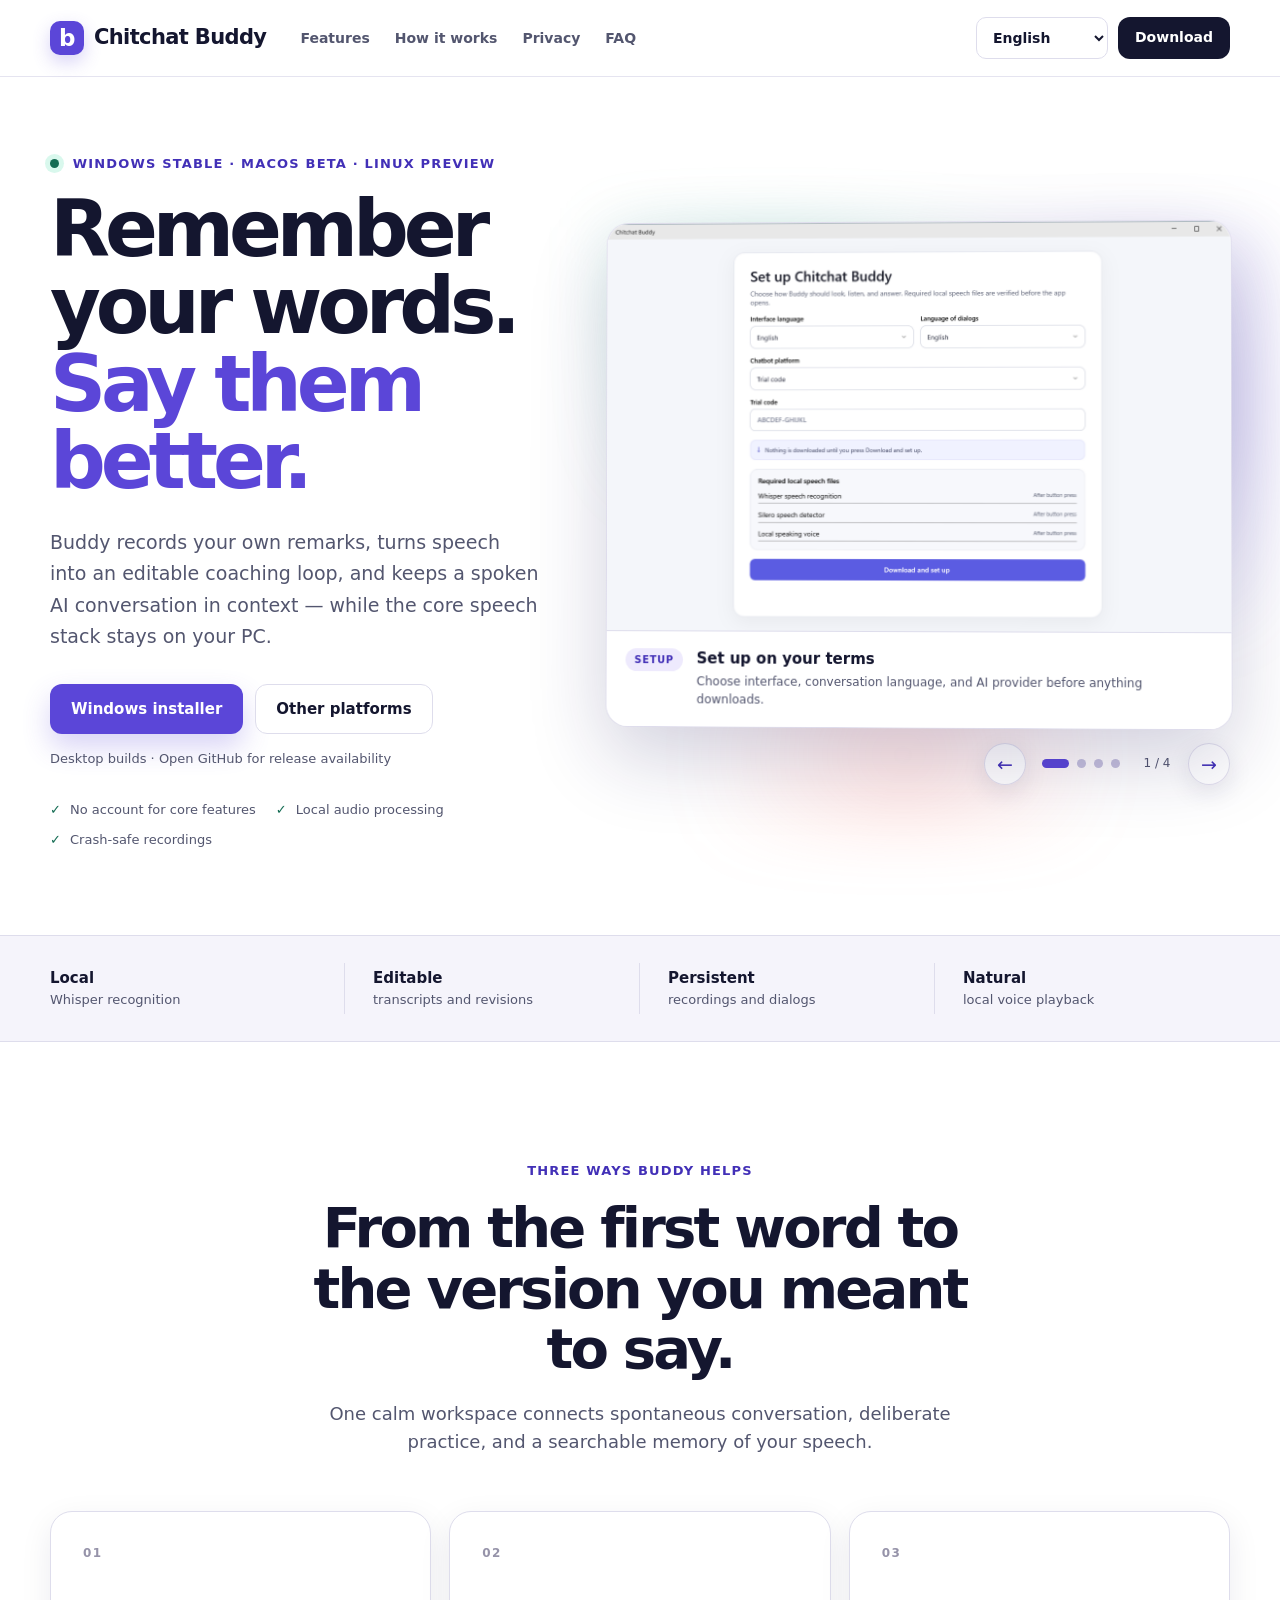
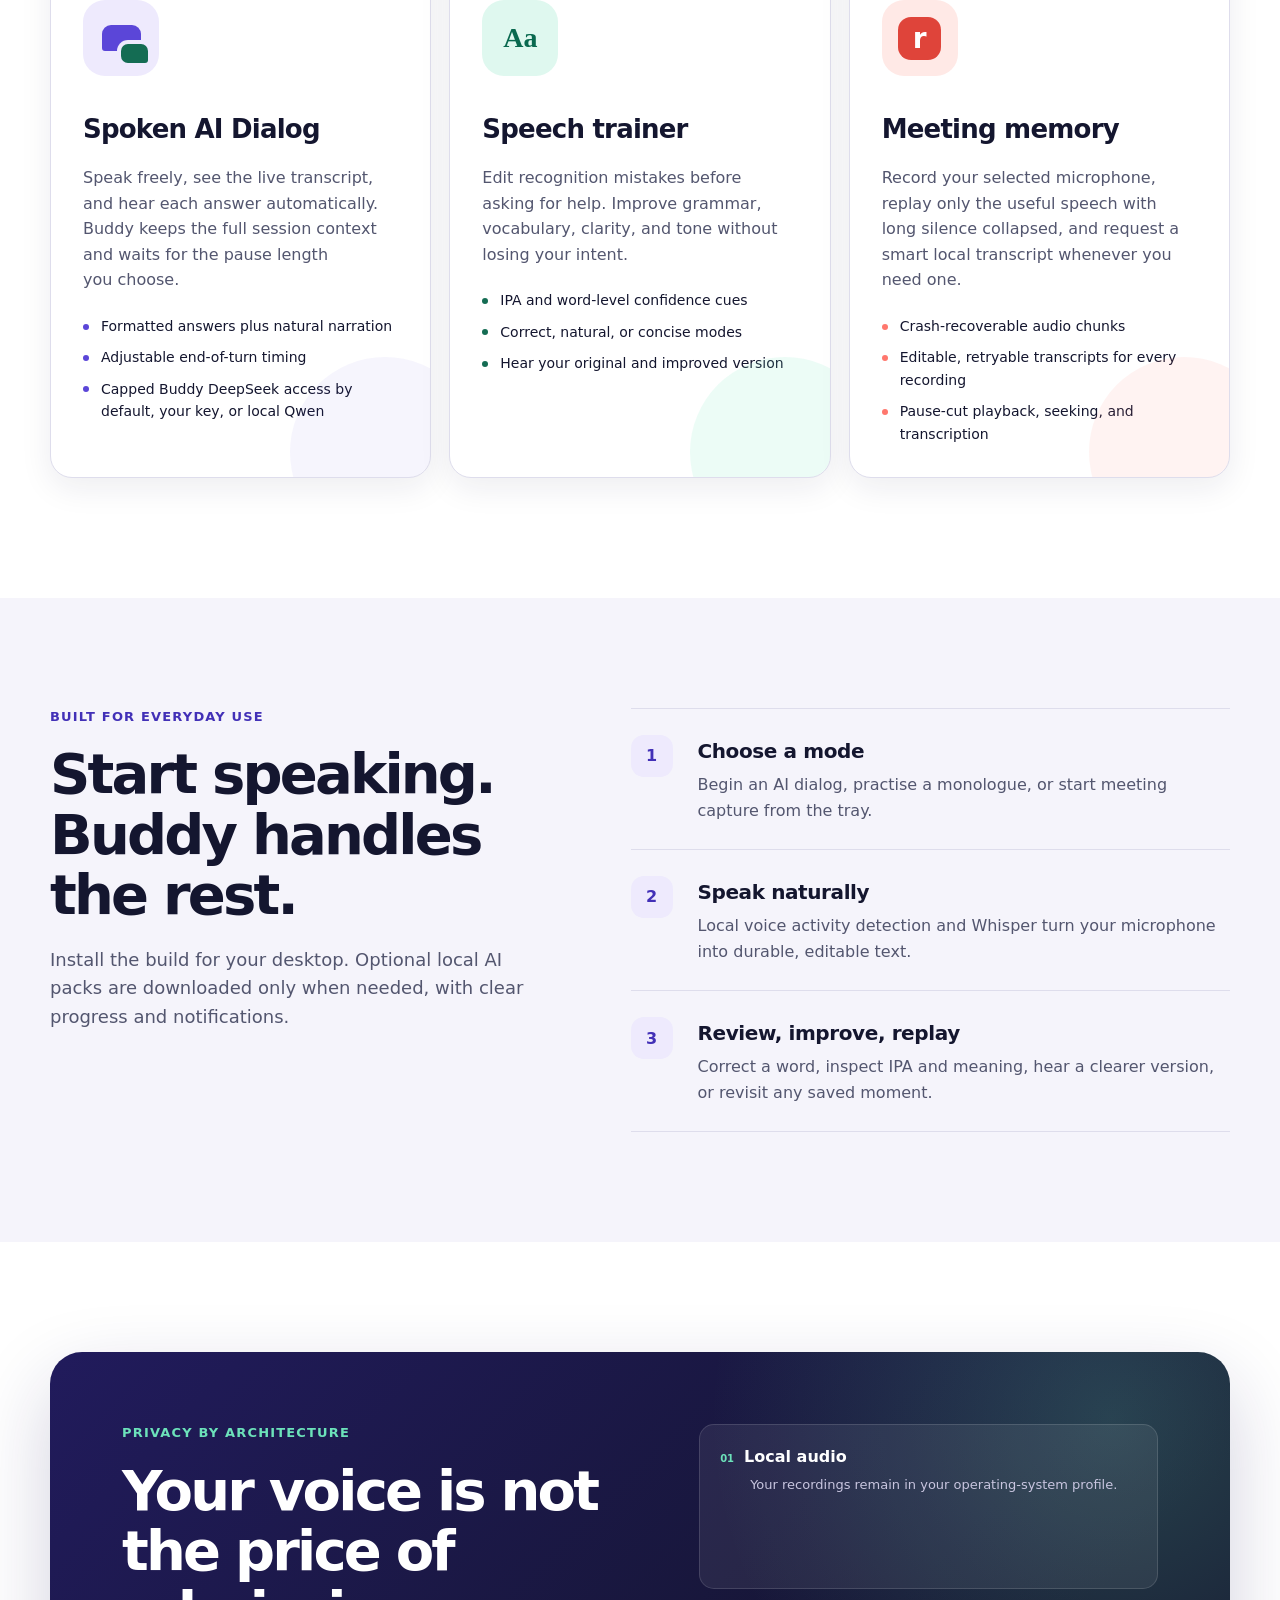
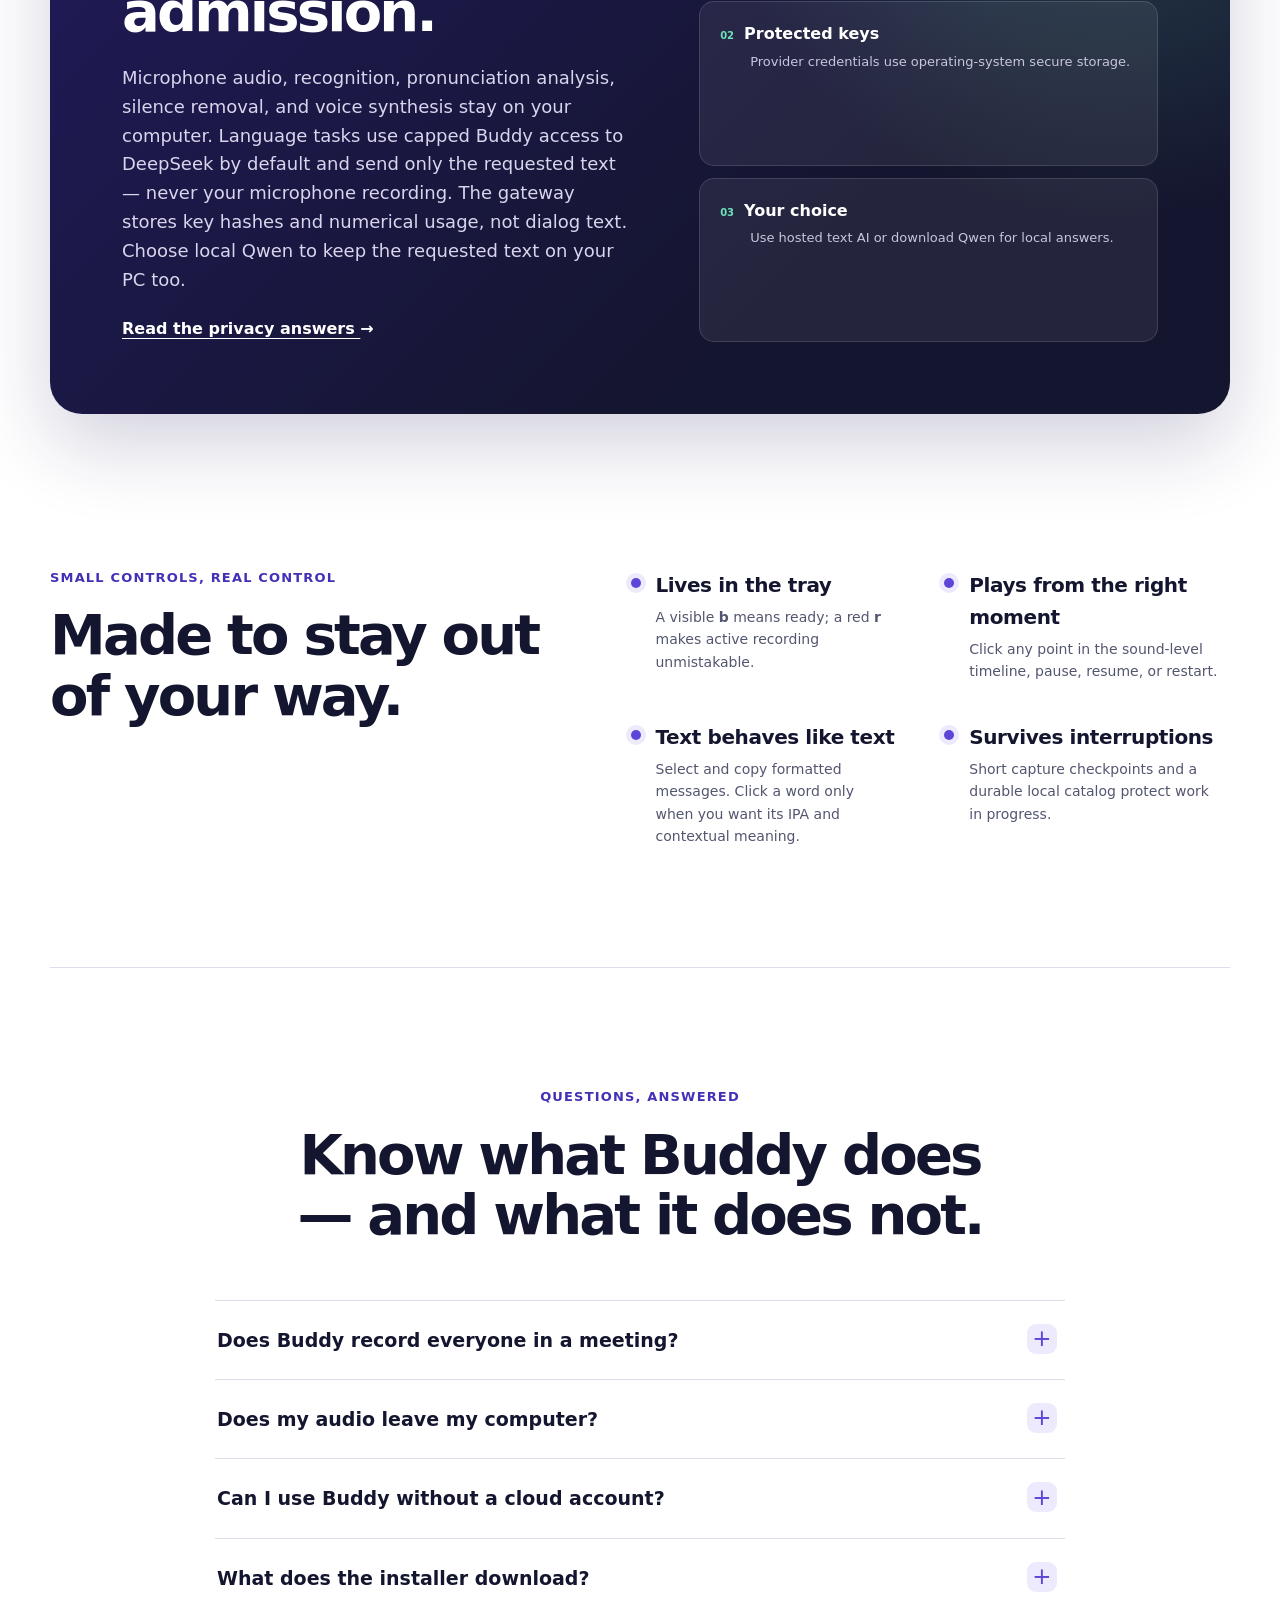
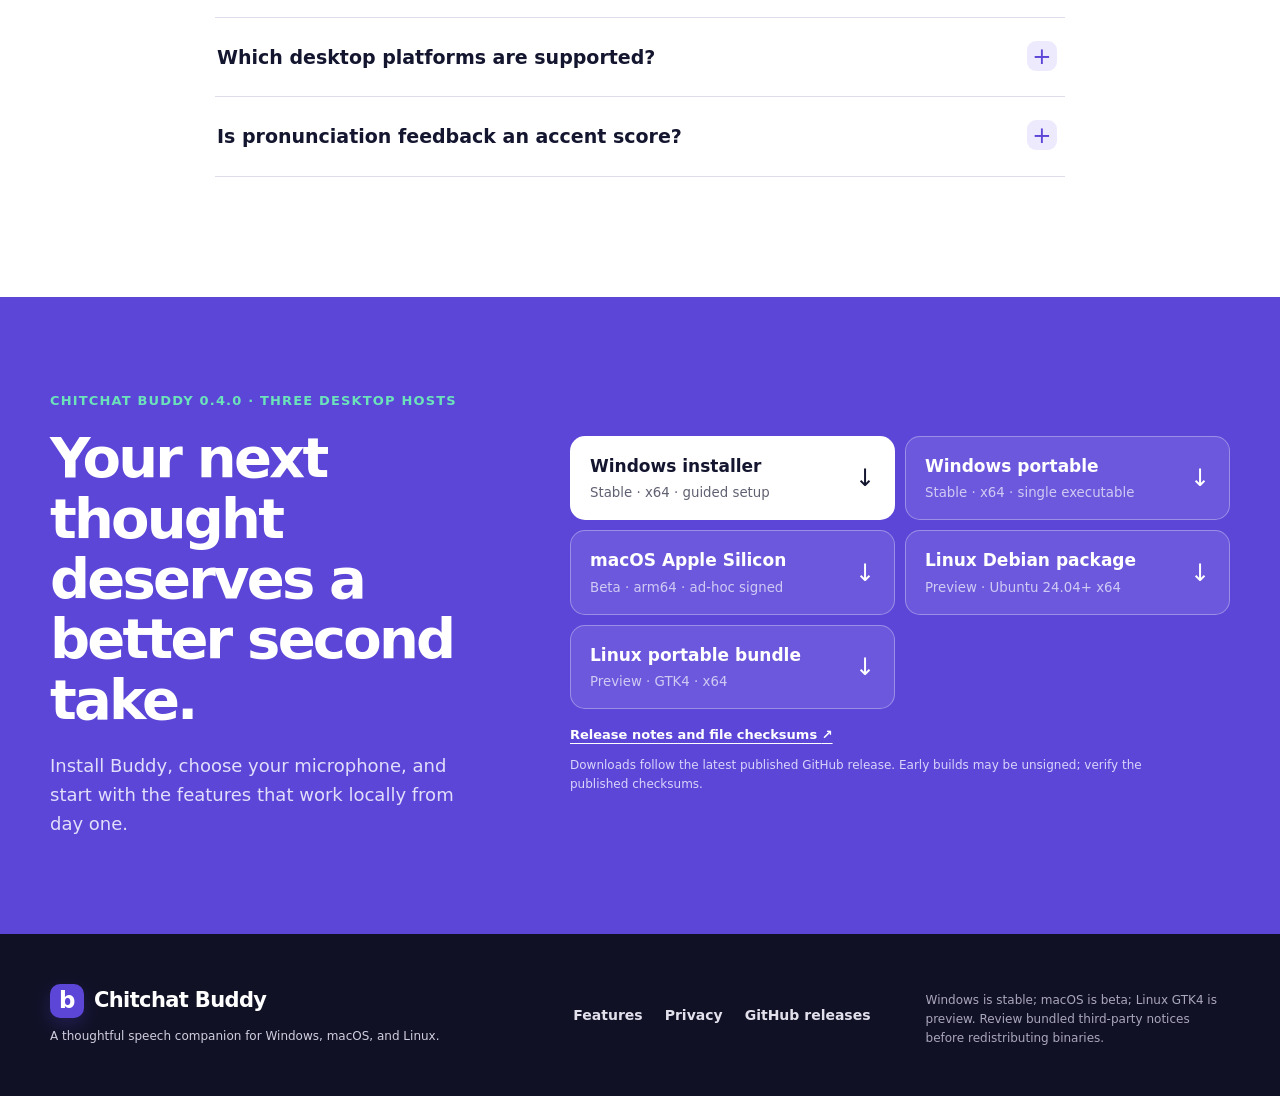
==== commit 7800dafc: "Package the Apple Silicon Catalyst beta cleanly" ====
--- a/site/index.html
+++ b/site/index.html
@@ -291,7 +291,7 @@
         </details>
         <details>
           <summary>Does my audio leave my computer?</summary>
-          <p>No. Audio capture, Whisper recognition, pronunciation analysis, and Kokoro speech generation run locally. The default capped Buddy provider sends only the text required for an AI task to DeepSeek. Local Qwen keeps that text on your PC too.</p>
+          <p>No. Audio capture, Whisper recognition, pronunciation analysis, and speech generation run locally. The default capped Buddy provider sends only the text required for an AI task to DeepSeek. Local Qwen keeps that text on your PC too.</p>
         </details>
         <details>
           <summary>Can I use Buddy without a cloud account?</summary>
@@ -303,7 +303,7 @@
         </details>
         <details>
           <summary>Which desktop platforms are supported?</summary>
-          <p>Windows 10/11 x64 is stable. macOS 13+ builds for Apple Silicon and Intel are beta and currently use the Dock instead of a menu-bar item. Ubuntu 24.04+ x64 is an experimental GTK4 preview; its tray needs a StatusNotifier-compatible desktop. Local Qwen remains Windows-only.</p>
+          <p>Windows 10/11 x64 is stable. The macOS 13+ Apple Silicon build is beta and currently uses the Dock instead of a menu-bar item. Word confidence and lazy per-word phonetics work there; the full local IPA line is currently Windows/Linux-only. Ubuntu 24.04+ x64 is an experimental GTK4 preview; its tray needs a StatusNotifier-compatible desktop. Local Qwen remains Windows-only.</p>
         </details>
         <details>
           <summary>Is pronunciation feedback an accent score?</summary>
@@ -332,10 +332,6 @@
             <span class="download-copy"><strong>macOS Apple Silicon</strong><small>Beta · arm64 · ad-hoc signed</small></span>
             <span class="download-arrow" aria-hidden="true">↓</span>
           </a>
-          <a class="download-card" data-download-asset="Buddy-macOS-x64-beta.zip" aria-describedby="release-note" href="https://github.com/__BUDDY_REPOSITORY__/releases/latest/download/Buddy-macOS-x64-beta.zip">
-            <span class="download-copy"><strong>macOS Intel</strong><small>Beta · x64 · ad-hoc signed</small></span>
-            <span class="download-arrow" aria-hidden="true">↓</span>
-          </a>
           <a class="download-card" data-download-asset="Buddy-Linux-x64-preview.deb" aria-describedby="release-note" href="https://github.com/__BUDDY_REPOSITORY__/releases/latest/download/Buddy-Linux-x64-preview.deb">
             <span class="download-copy"><strong>Linux Debian package</strong><small>Preview · Ubuntu 24.04+ x64</small></span>
             <span class="download-arrow" aria-hidden="true">↓</span>
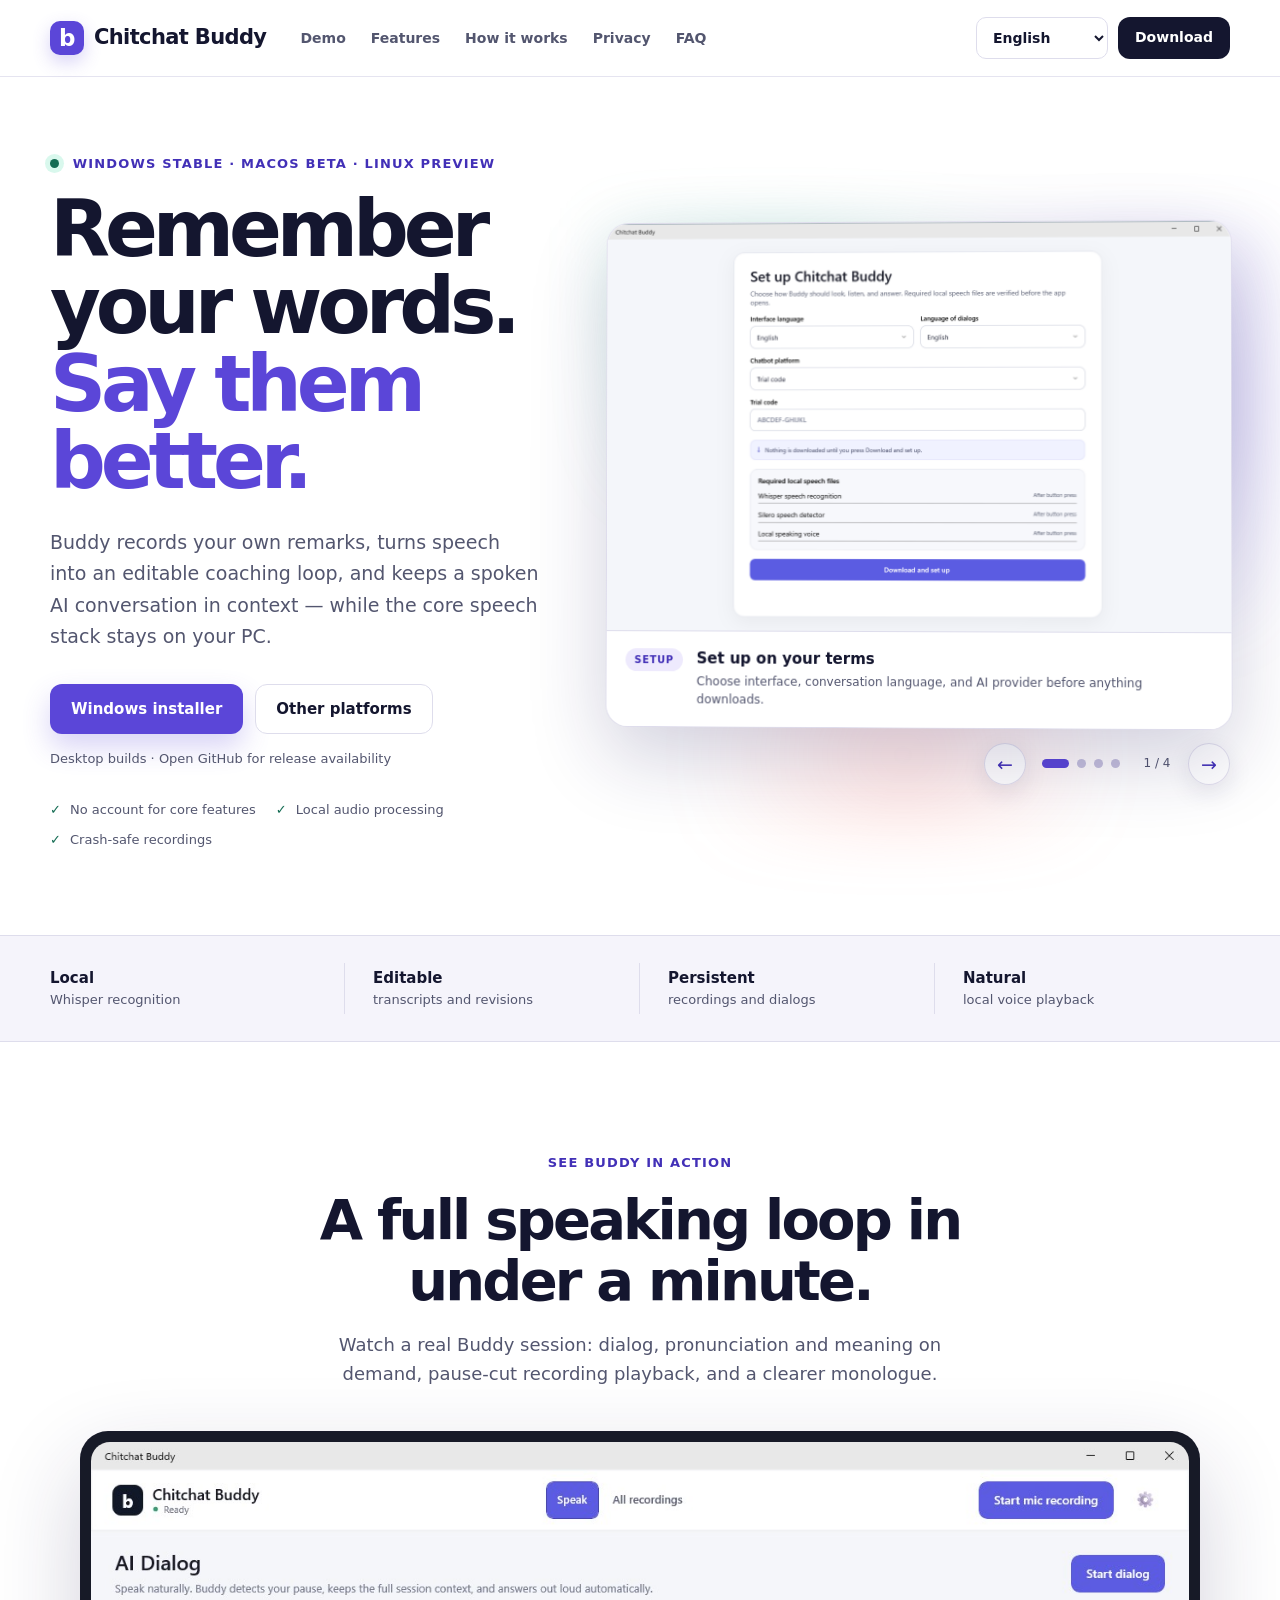
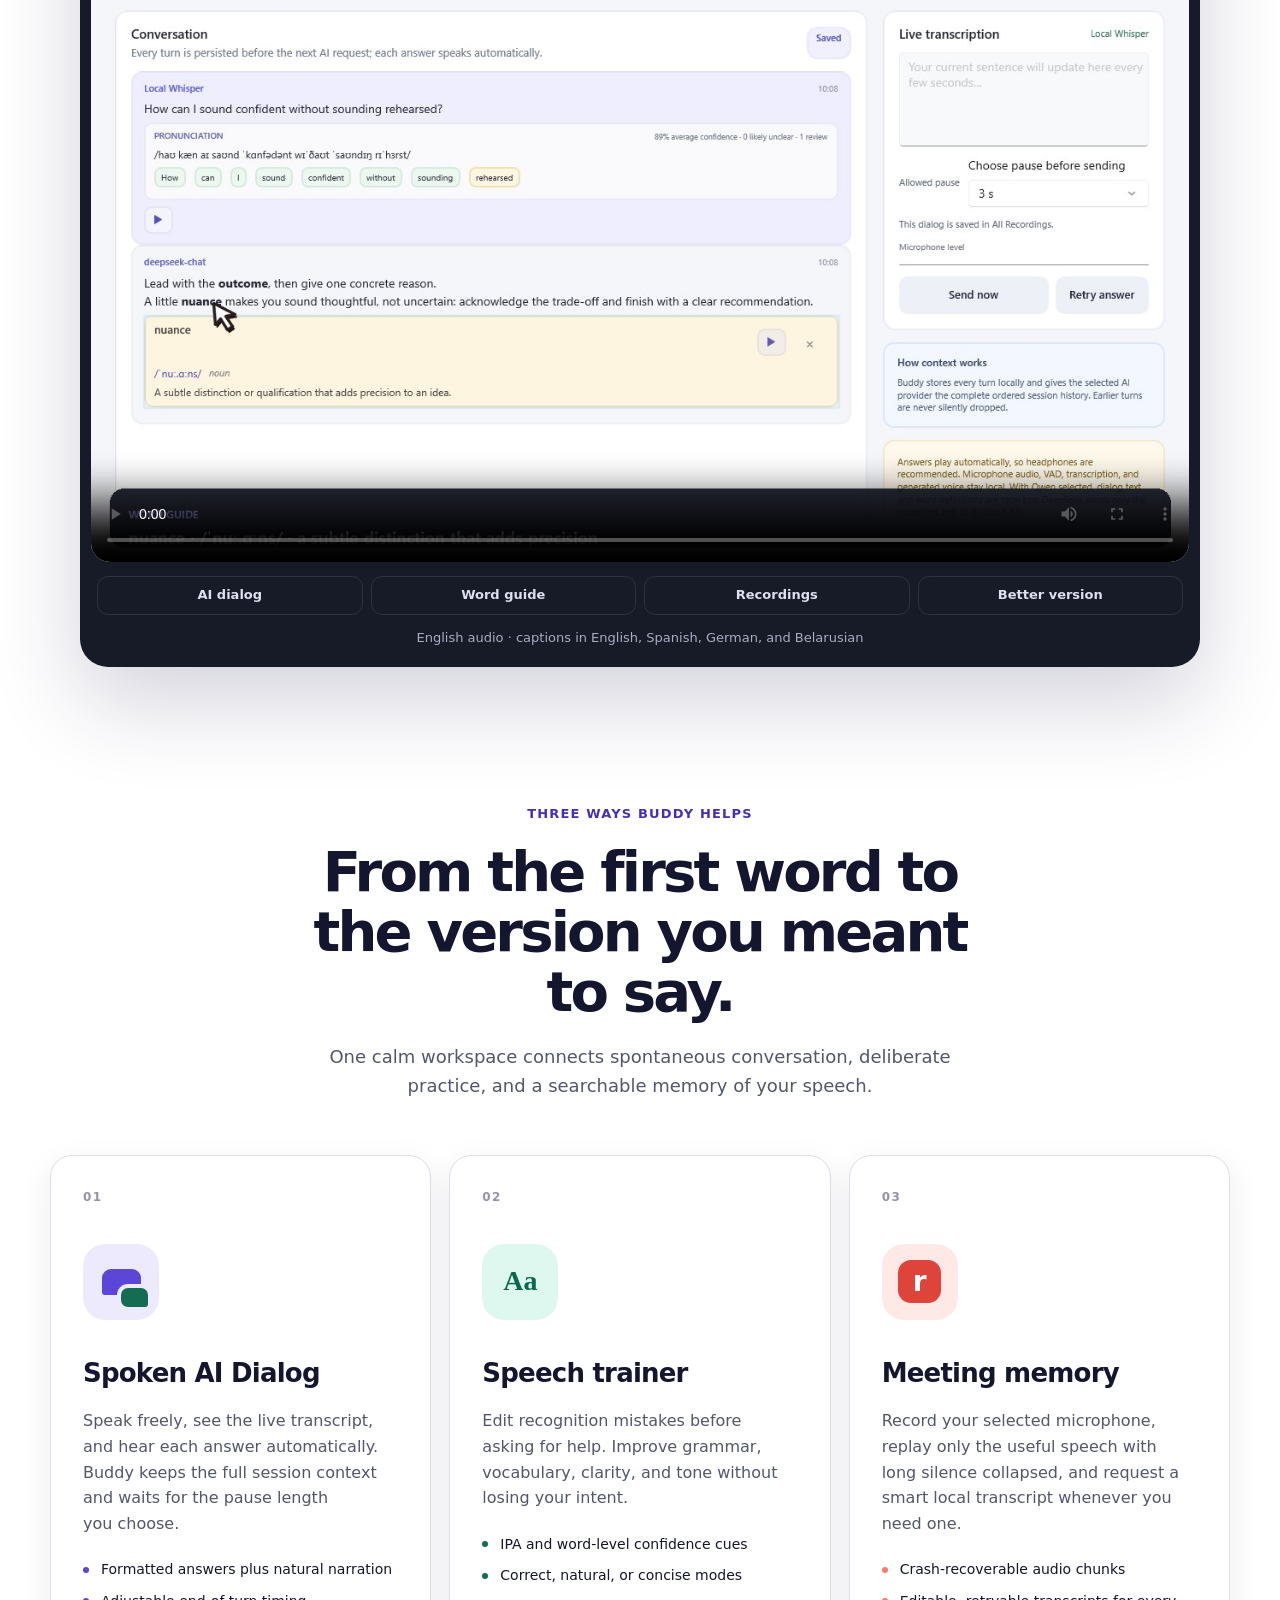
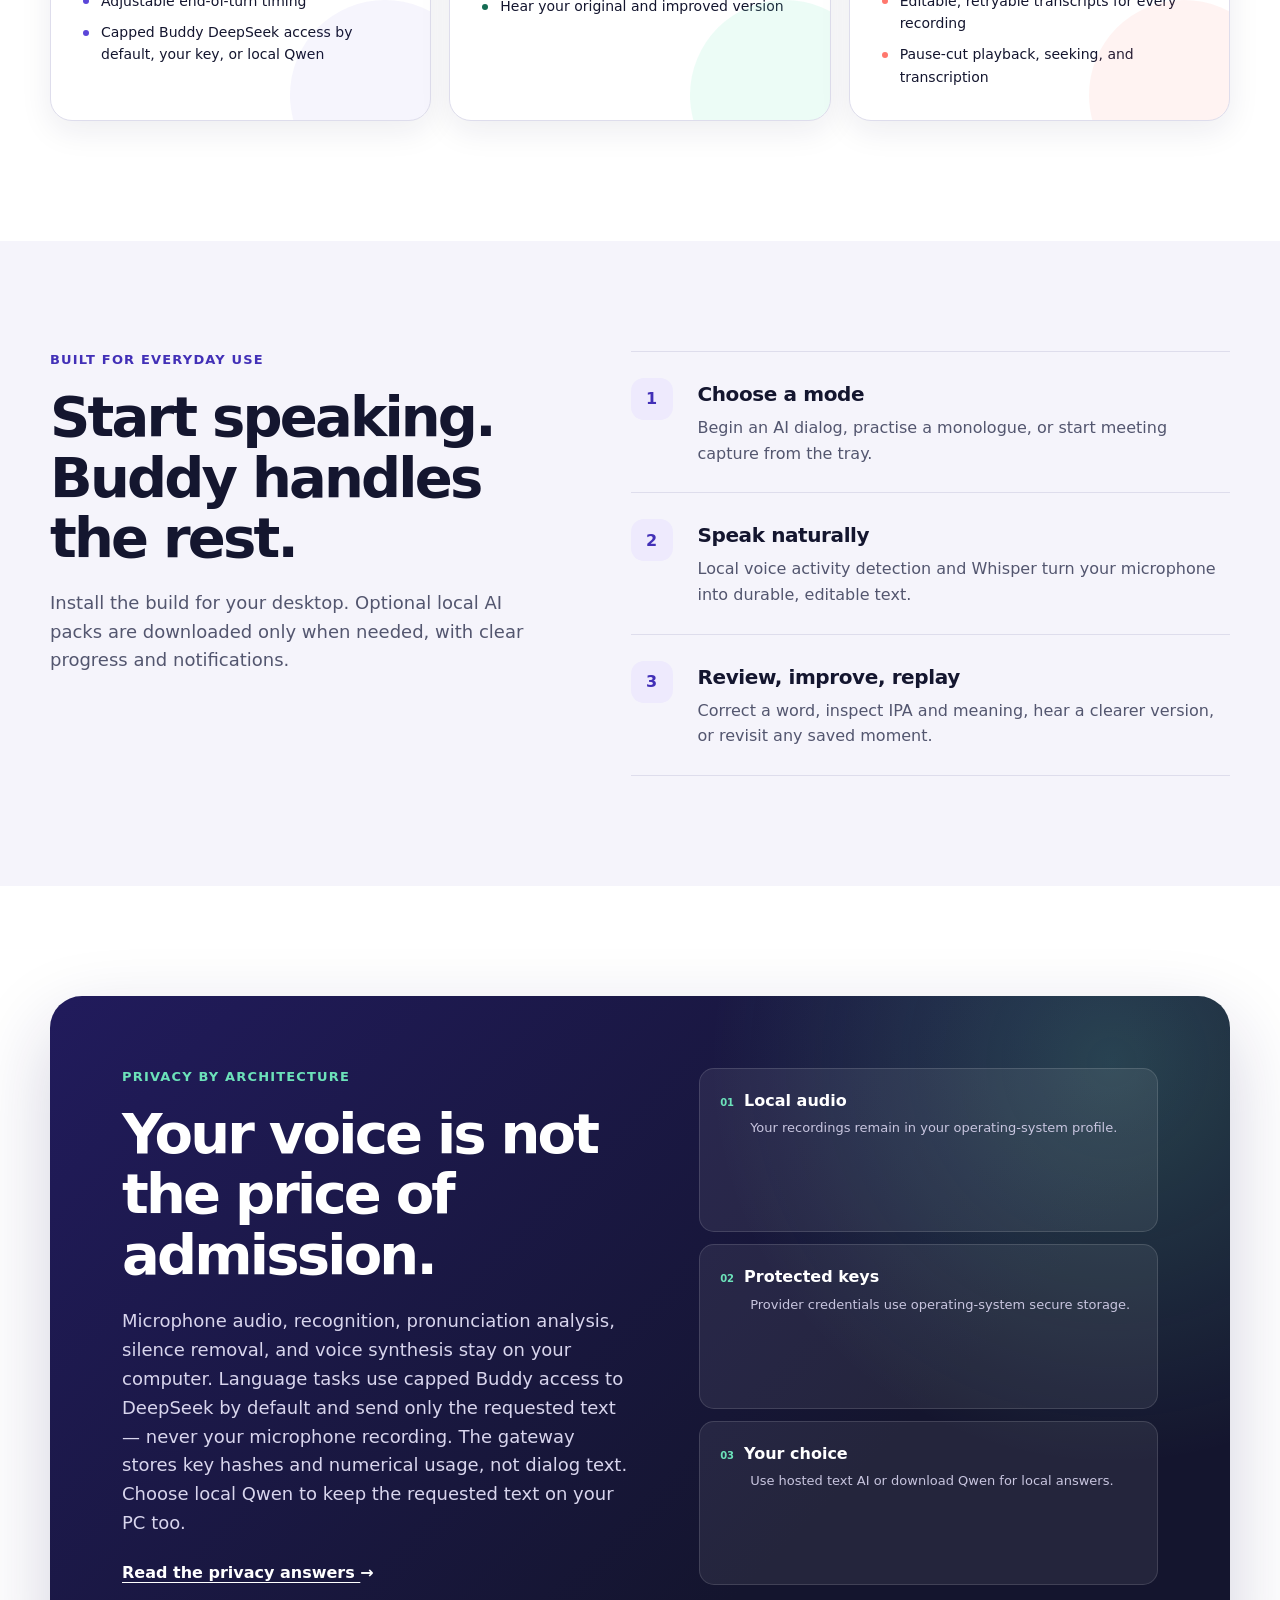
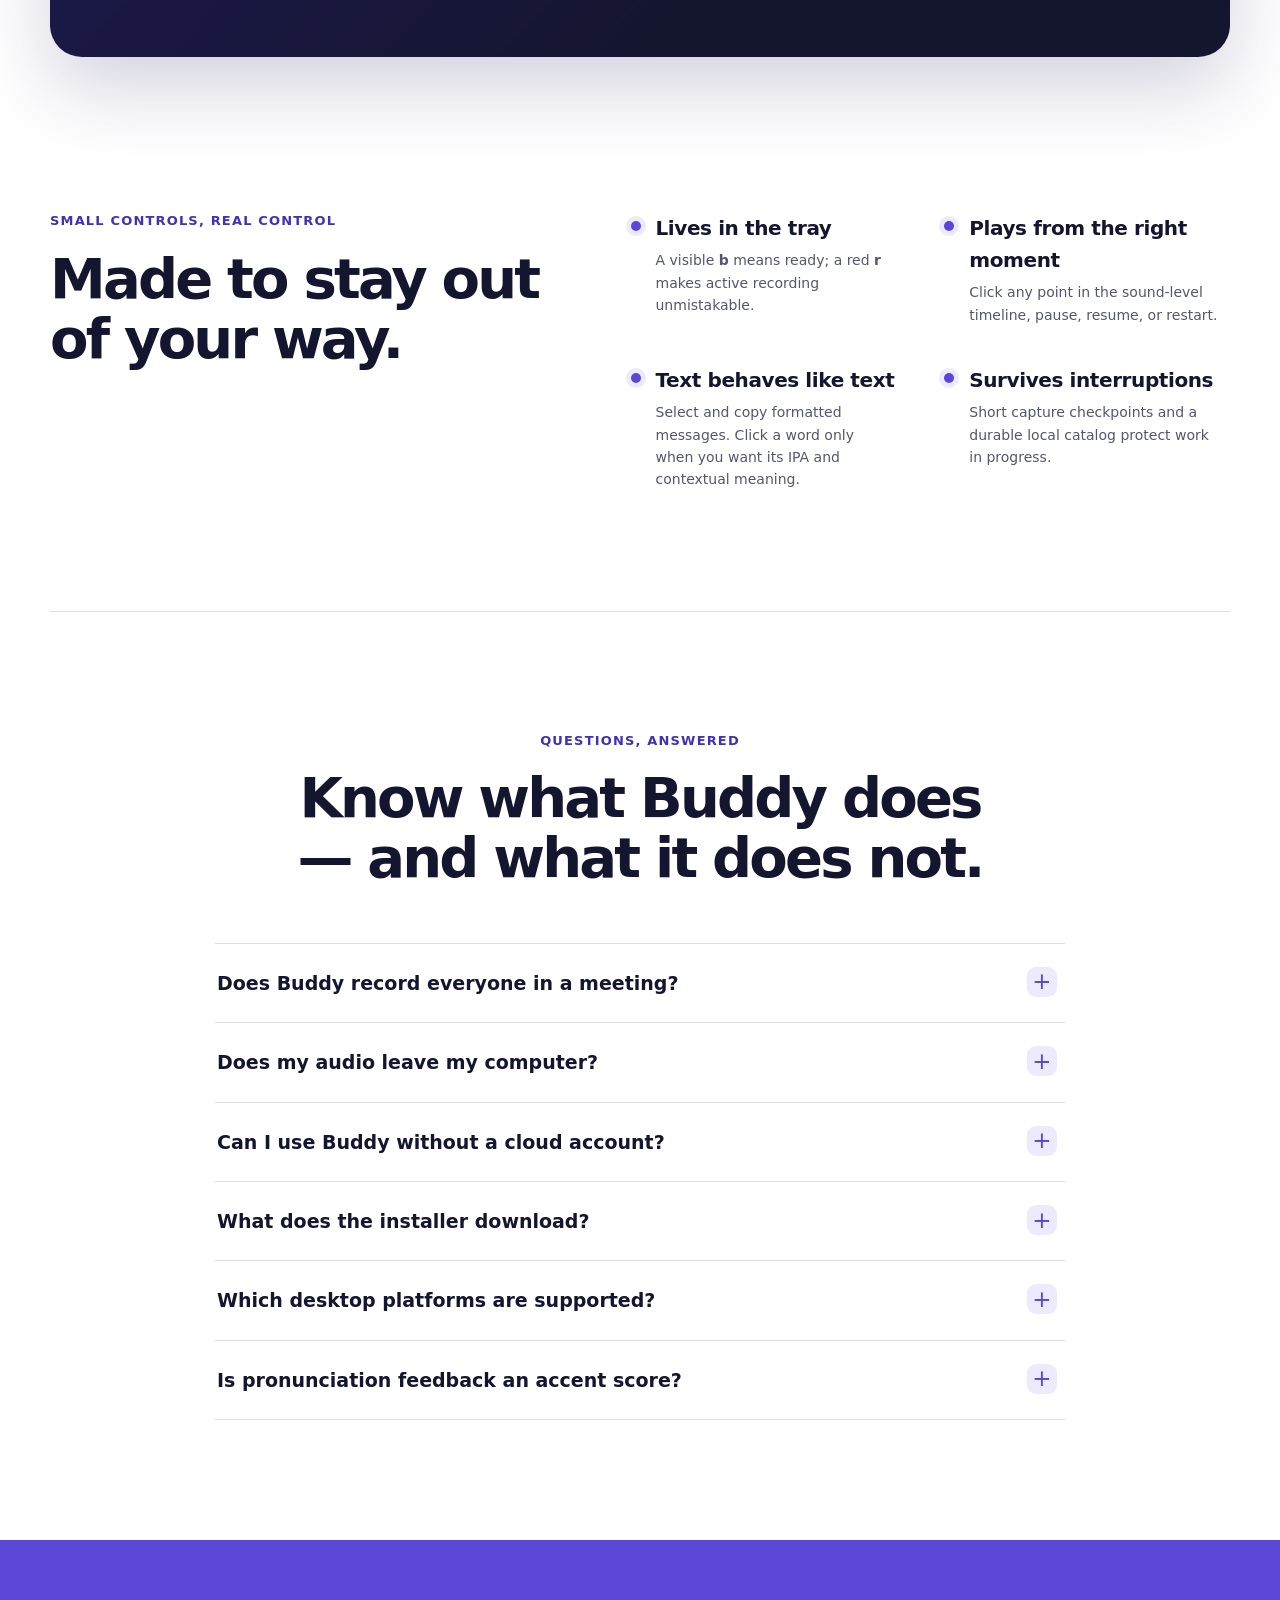
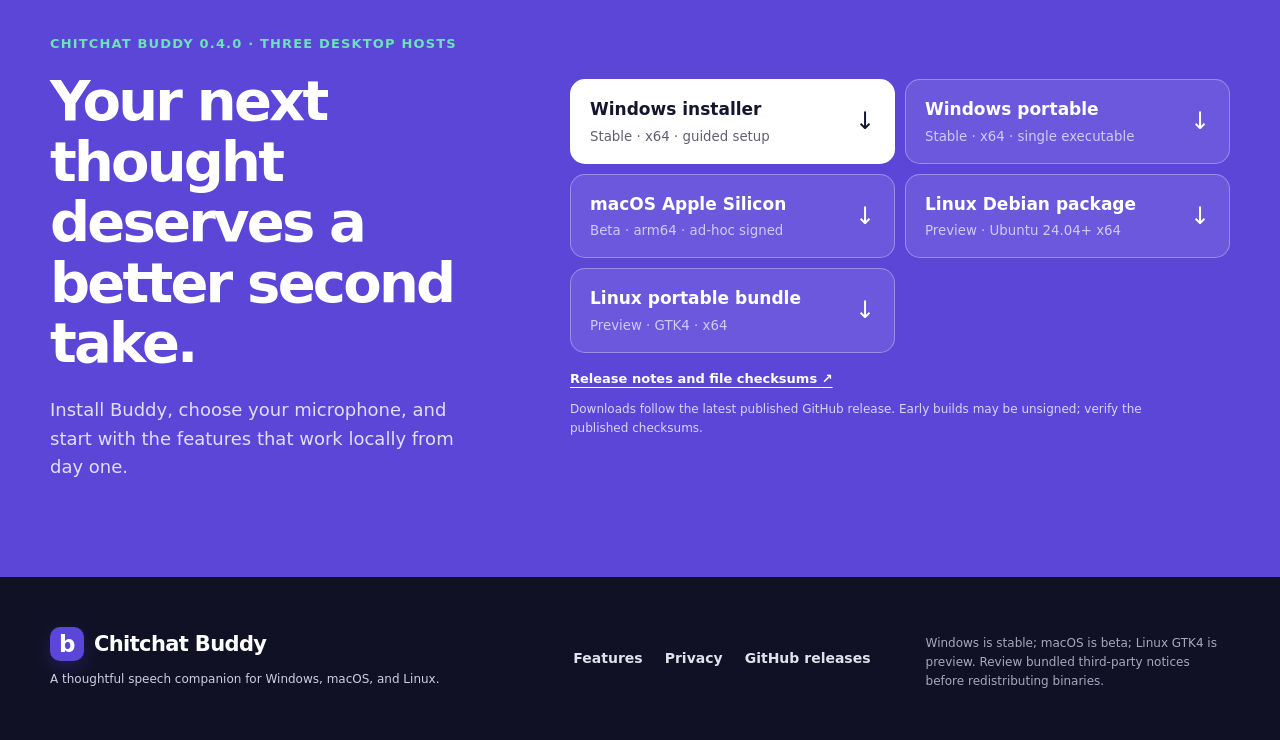
==== commit b28872f4: "Add product walkthrough to website" ====
--- a/site/index.html
+++ b/site/index.html
@@ -65,6 +65,20 @@
   <script type="application/ld+json">
   {
     "@context": "https://schema.org",
+    "@type": "VideoObject",
+    "name": "Chitchat Buddy full product walkthrough",
+    "description": "A real Buddy session showing contextual AI dialog, pronunciation and word meaning, pause-cut recording playback, waveform seeking, and a clearer monologue.",
+    "thumbnailUrl": "__SITE_BASE_URL__/video/buddy-walkthrough-poster.jpg",
+    "contentUrl": "__SITE_BASE_URL__/video/buddy-walkthrough.mp4",
+    "embedUrl": "__SITE_BASE_URL__/#demo",
+    "uploadDate": "2026-08-12",
+    "duration": "PT58S",
+    "inLanguage": "en"
+  }
+  </script>
+  <script type="application/ld+json">
+  {
+    "@context": "https://schema.org",
     "@type": "FAQPage",
     "mainEntity": [
       {
@@ -95,6 +109,7 @@
         <span>Chitchat Buddy</span>
       </a>
       <nav class="main-nav" aria-label="Primary navigation">
+        <a href="#demo">Demo</a>
         <a href="#features">Features</a>
         <a href="#how-it-works">How it works</a>
         <a href="#privacy">Privacy</a>
@@ -178,6 +193,26 @@
         <div><strong>Editable</strong><span>transcripts and revisions</span></div>
         <div><strong>Persistent</strong><span>recordings and dialogs</span></div>
         <div><strong>Natural</strong><span>local voice playback</span></div>
+      </div>
+    </section>
+
+    <section class="demo-section section-shell" id="demo">
+      <div class="section-heading">
+        <p class="eyebrow">See Buddy in action</p>
+        <h2>A full speaking loop in under a minute.</h2>
+        <p>Watch a real Buddy session: dialog, pronunciation and meaning on demand, pause-cut recording playback, and a clearer monologue.</p>
+      </div>
+      <div class="demo-video-shell">
+        <video controls preload="metadata" playsinline width="1284" height="842" poster="./video/buddy-walkthrough-poster.jpg" aria-label="Chitchat Buddy product walkthrough">
+          <source src="./video/buddy-walkthrough.mp4" type="video/mp4">
+          <track kind="captions" srclang="en" label="English" src="./video/buddy-walkthrough.en.vtt" default>
+          <track kind="subtitles" srclang="es" label="Español" src="./video/buddy-walkthrough.es.vtt">
+          <track kind="subtitles" srclang="de" label="Deutsch" src="./video/buddy-walkthrough.de.vtt">
+          <track kind="subtitles" srclang="be" label="Беларуская" src="./video/buddy-walkthrough.be.vtt">
+          Your browser cannot play this video. <a href="./video/buddy-walkthrough.mp4">Download the walkthrough</a>.
+        </video>
+        <div class="demo-chapters" aria-label="Walkthrough chapters"><span>AI dialog</span><span>Word guide</span><span>Recordings</span><span>Better version</span></div>
+        <p class="demo-language-note">English audio · captions in English, Spanish, German, and Belarusian</p>
       </div>
     </section>
 
--- a/site/styles.css
+++ b/site/styles.css
@@ -821,6 +821,72 @@
   font-size: 13px;
 }
 
+.demo-section {
+  padding-block: 112px 18px;
+}
+
+.demo-section .section-heading {
+  margin-bottom: 42px;
+}
+
+.demo-video-shell {
+  max-width: 1120px;
+  margin-inline: auto;
+  padding: 10px;
+  border: 1px solid rgba(30, 27, 56, 0.15);
+  border-radius: 28px;
+  background: #171a27;
+  box-shadow: 0 34px 90px rgba(35, 29, 78, 0.2);
+}
+
+.demo-video-shell video {
+  display: block;
+  width: 100%;
+  height: auto;
+  aspect-ratio: 1284 / 842;
+  border-radius: 19px;
+  background: #0d0f18;
+}
+
+.demo-video-shell video:focus-visible {
+  outline: 4px solid var(--mint);
+  outline-offset: 4px;
+}
+
+.demo-video-shell video::cue {
+  color: #fff;
+  background: rgba(18, 22, 38, 0.92);
+  font: 600 18px/1.35 "Segoe UI", sans-serif;
+}
+
+.demo-chapters {
+  display: grid;
+  grid-template-columns: repeat(4, 1fr);
+  gap: 8px;
+  padding: 14px 6px 0;
+}
+
+.demo-chapters span {
+  min-height: 38px;
+  display: flex;
+  align-items: center;
+  justify-content: center;
+  padding: 8px 10px;
+  border: 1px solid rgba(255, 255, 255, 0.1);
+  border-radius: 11px;
+  color: #dedff0;
+  font-size: 13px;
+  font-weight: 700;
+  text-align: center;
+}
+
+.demo-language-note {
+  margin: 13px 8px 8px;
+  color: #aaaec3;
+  font-size: 13px;
+  text-align: center;
+}
+
 .features-section,
 .faq-section {
   padding-block: 120px;
@@ -1491,6 +1557,27 @@
     padding-block: 78px;
   }
 
+  .demo-section {
+    padding-block: 78px 0;
+  }
+
+  .demo-section .section-heading {
+    margin-bottom: 30px;
+  }
+
+  .demo-video-shell {
+    padding: 6px;
+    border-radius: 19px;
+  }
+
+  .demo-video-shell video {
+    border-radius: 14px;
+  }
+
+  .demo-chapters {
+    grid-template-columns: 1fr 1fr;
+  }
+
   .section-heading {
     margin-bottom: 38px;
     text-align: left;
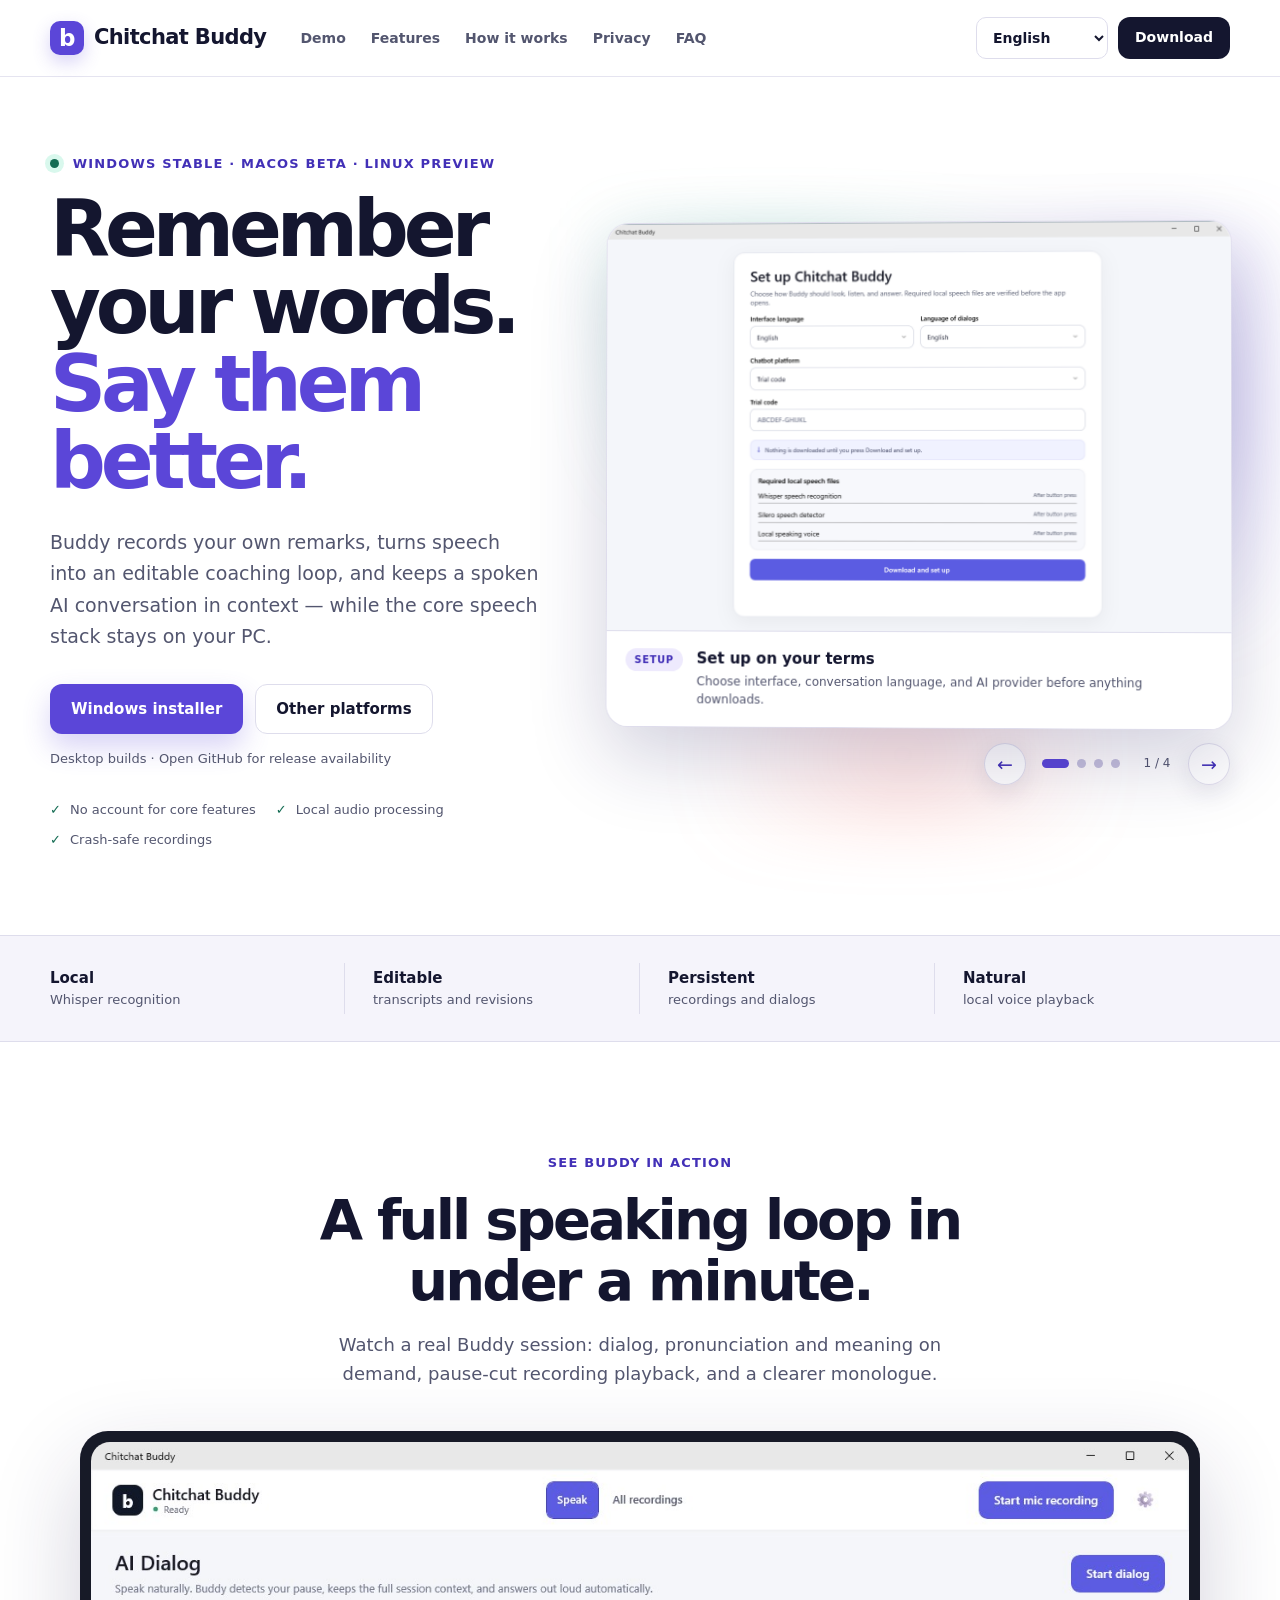
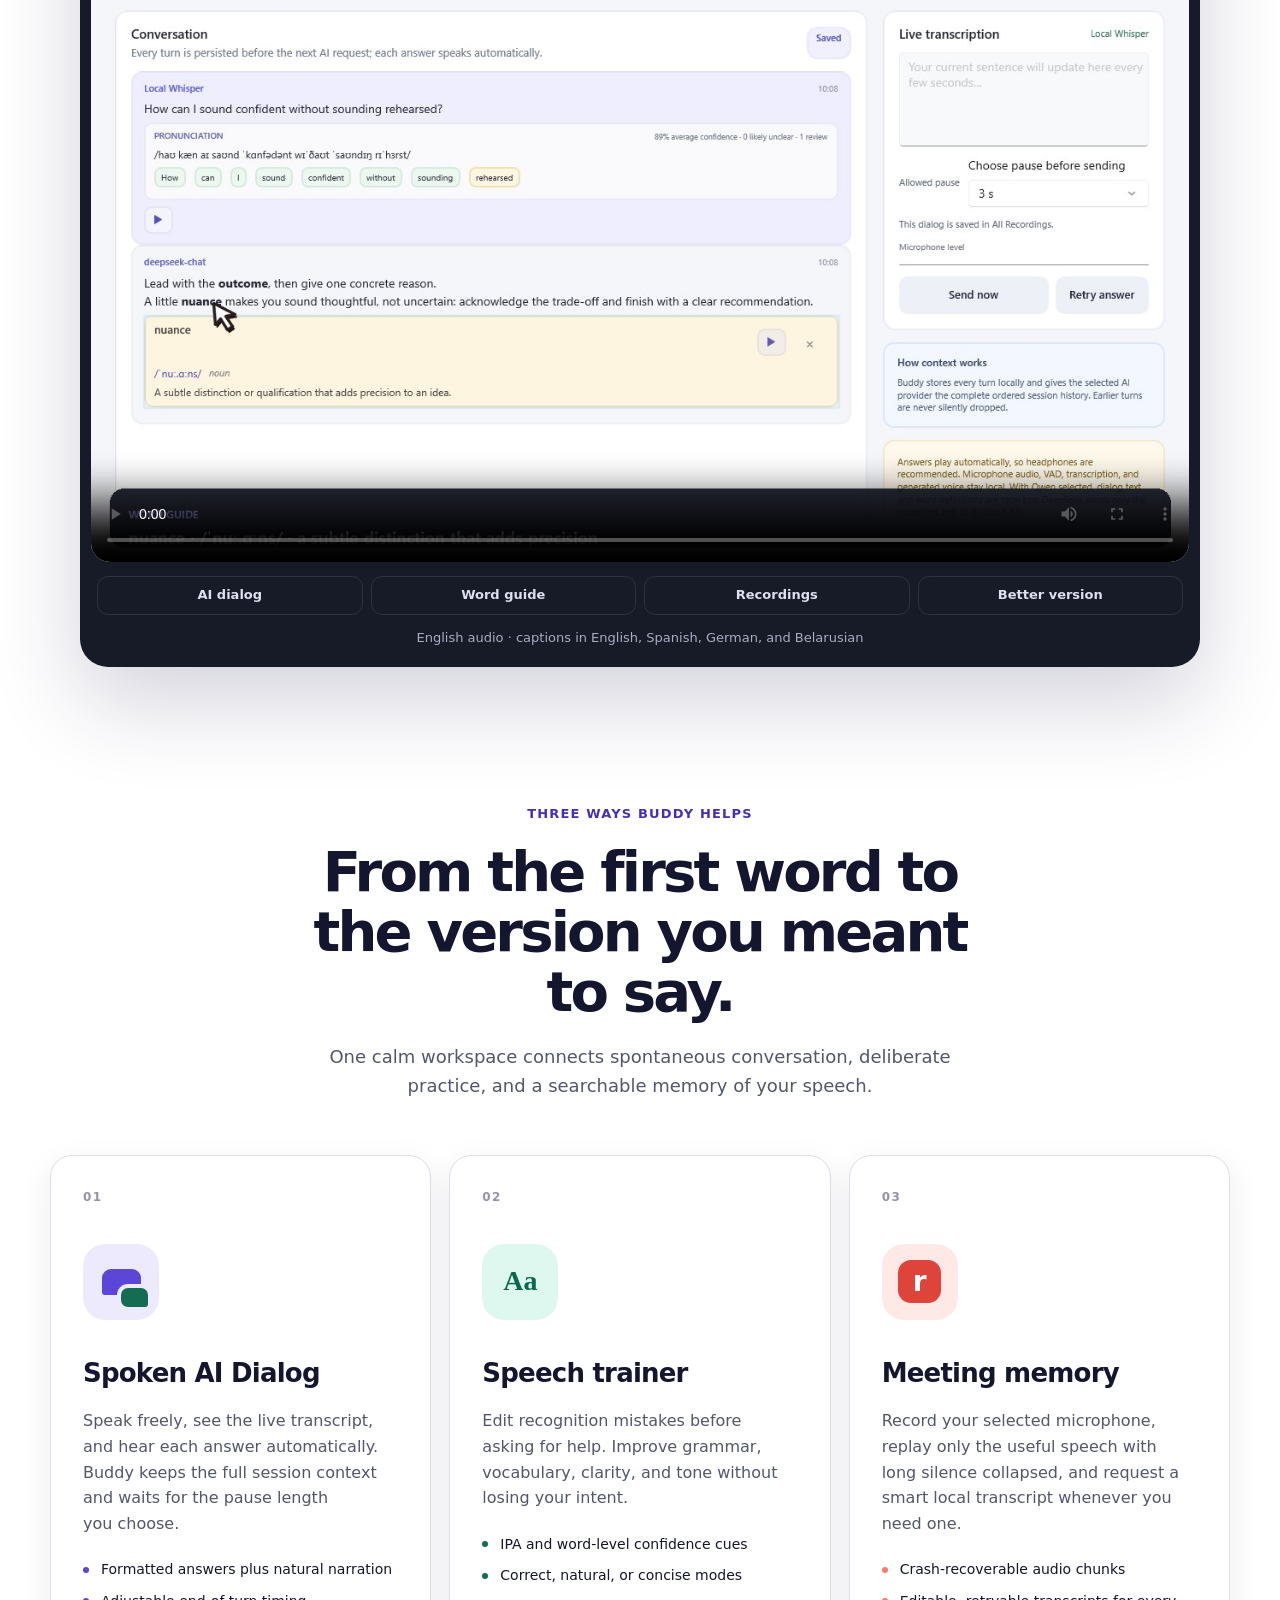
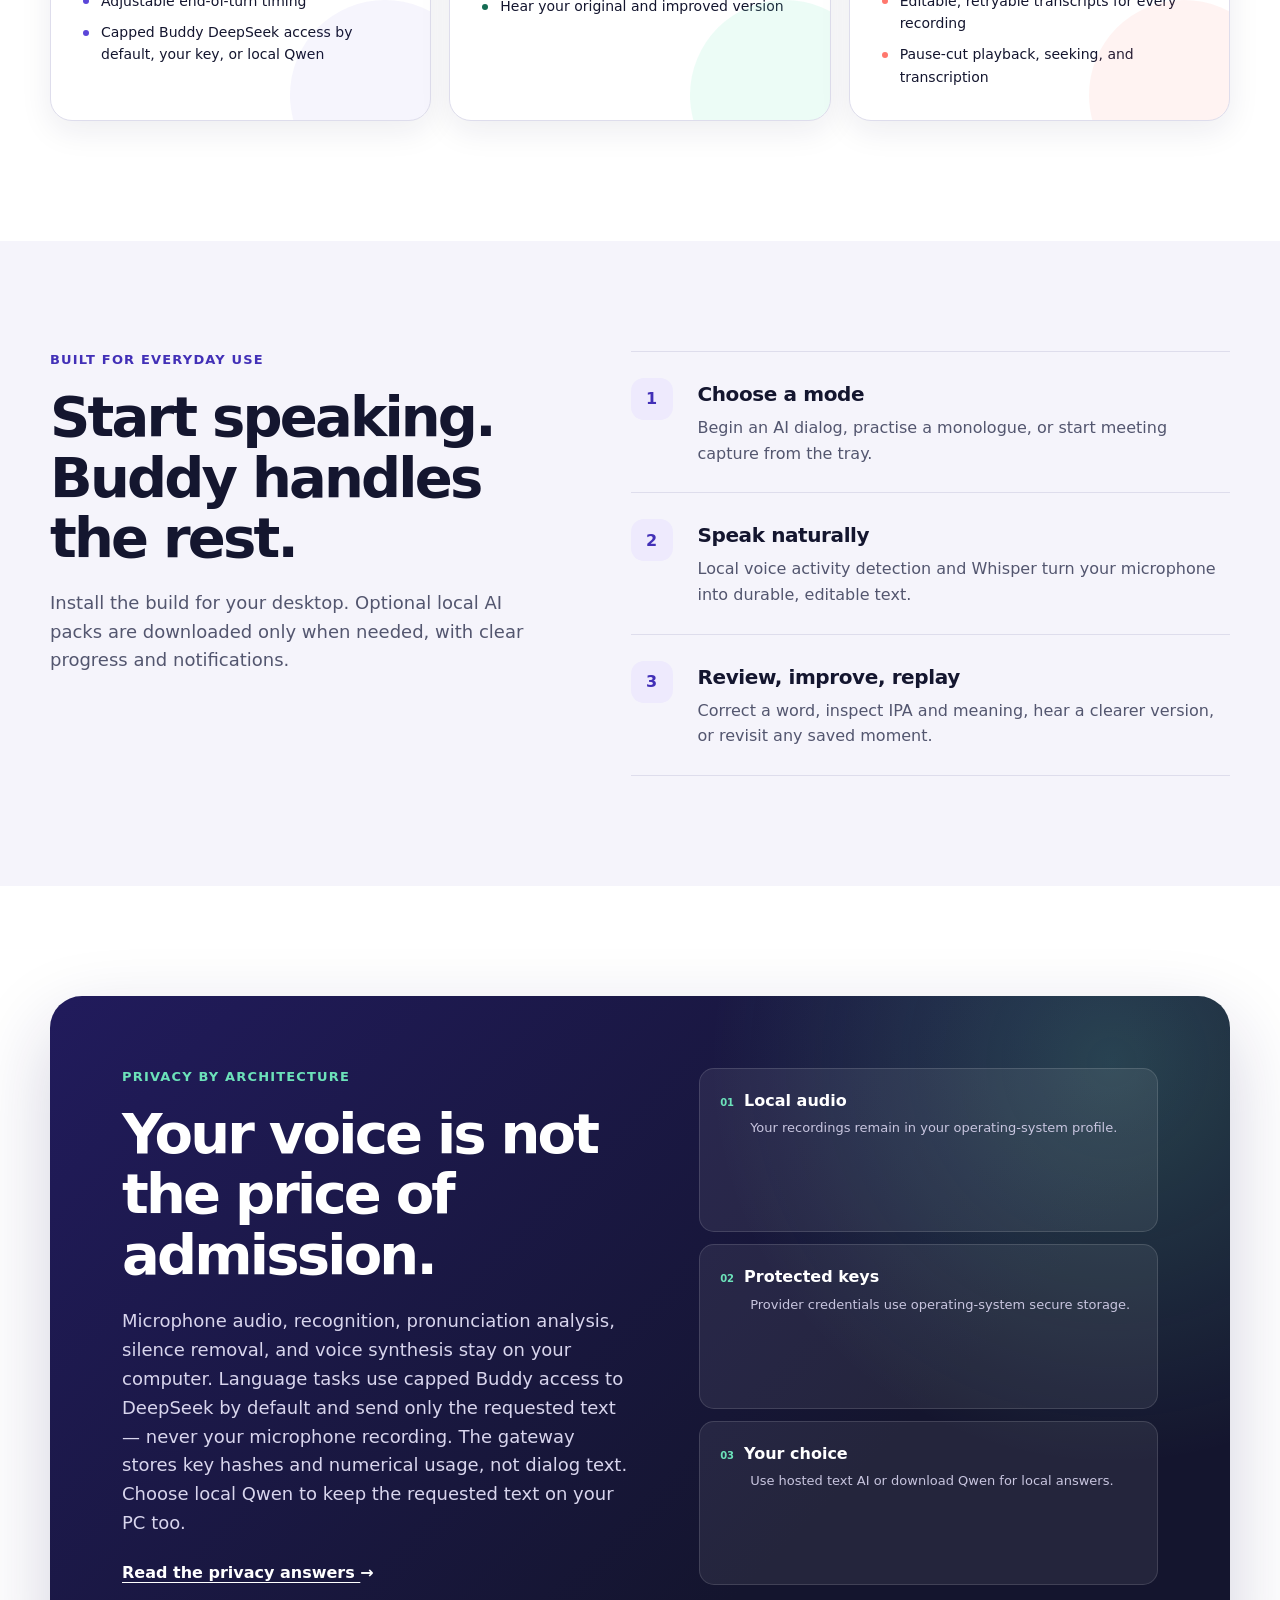
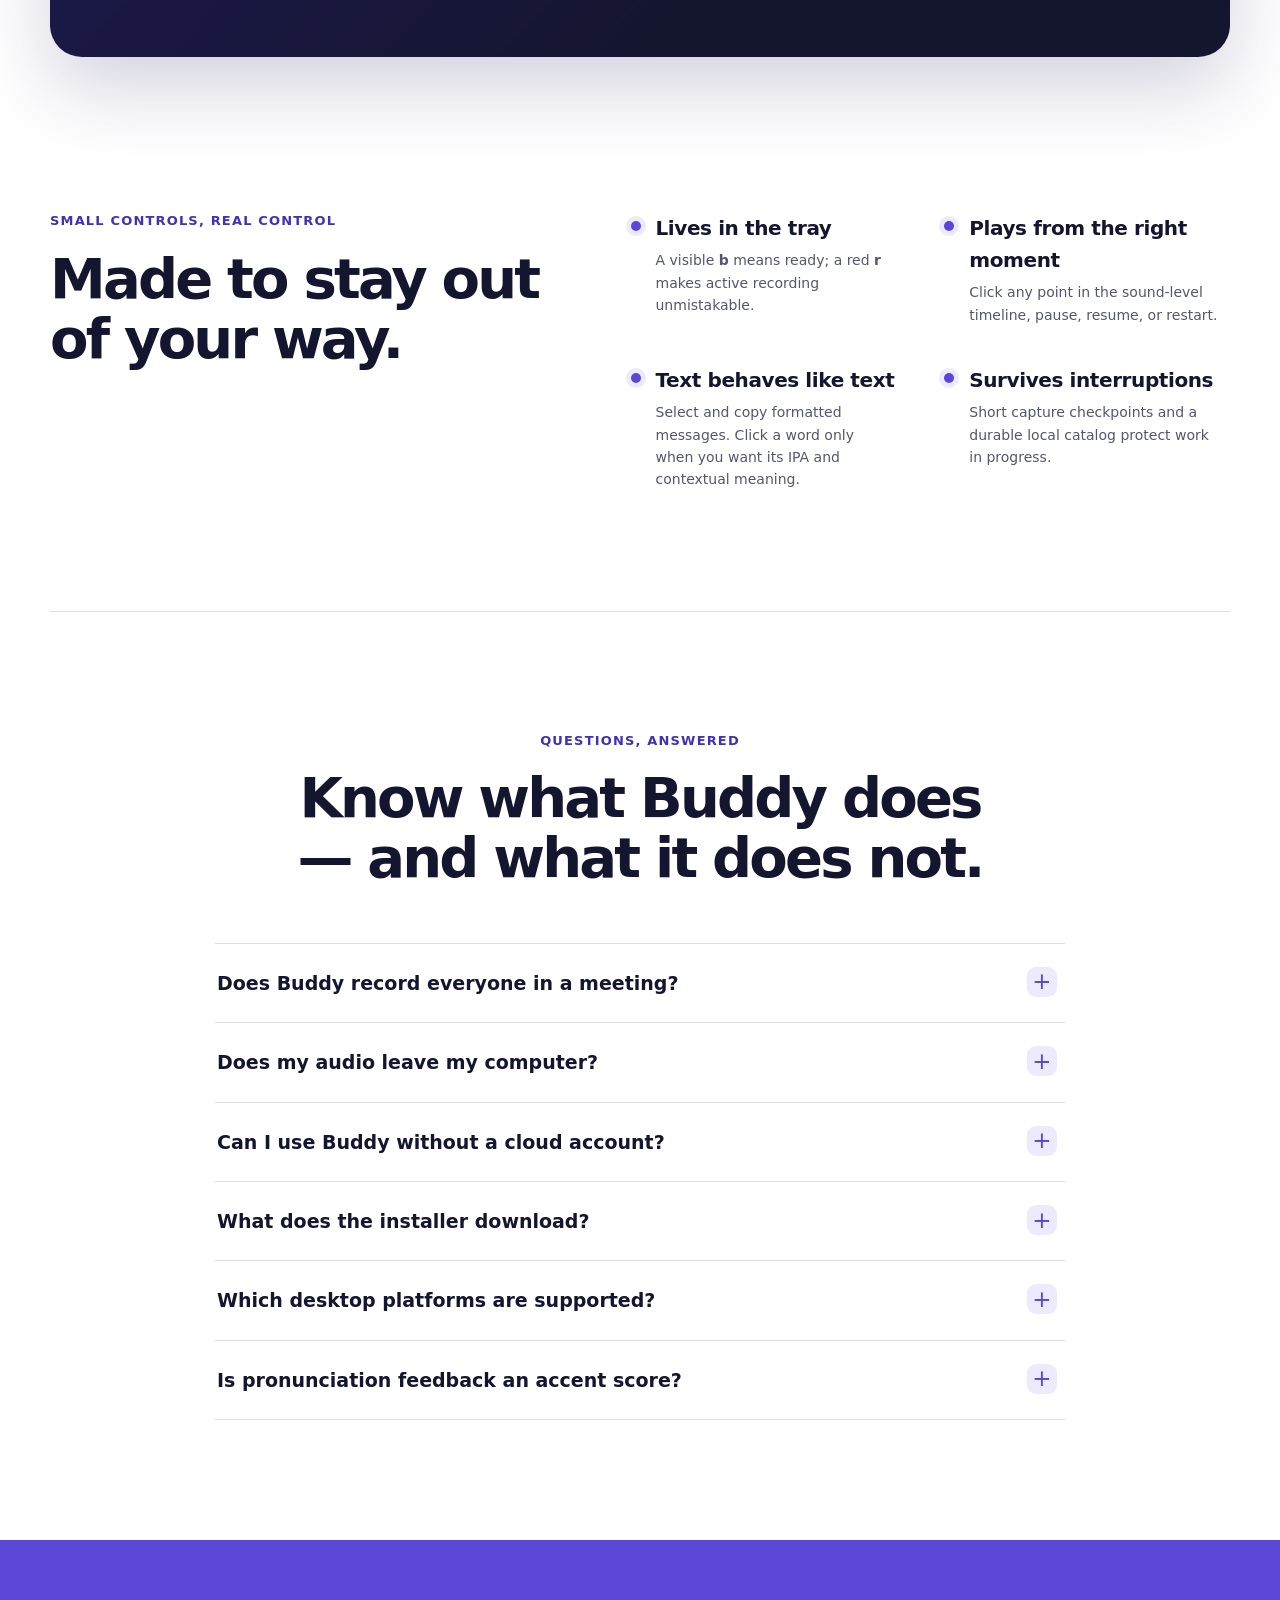
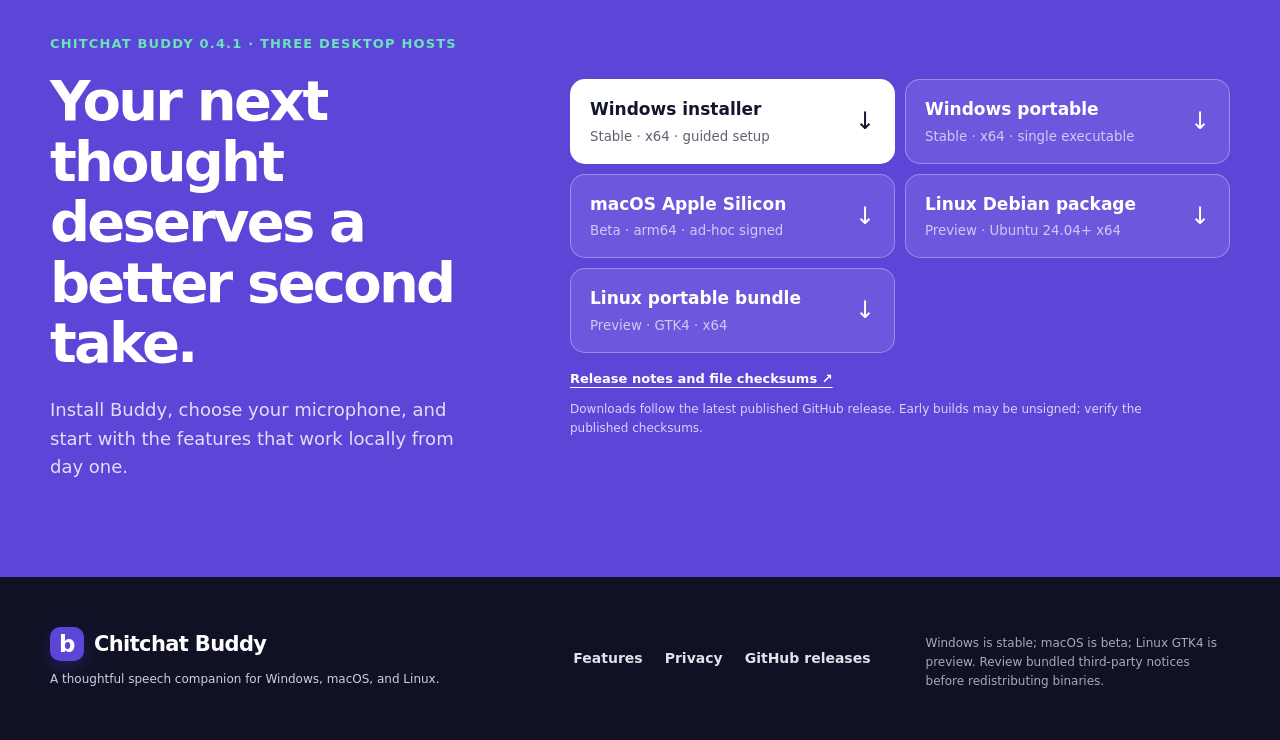
==== commit 89a9b798: "Prepare Chitchat Buddy 0.4.1" ====
--- a/site/index.html
+++ b/site/index.html
@@ -43,7 +43,7 @@
     "applicationCategory": "ProductivityApplication",
     "applicationSubCategory": "Speech companion",
     "operatingSystem": ["Windows 10/11 x64", "macOS 13+", "Ubuntu 24.04+ x64"],
-    "softwareVersion": "0.4.0",
+    "softwareVersion": "0.4.1",
     "isAccessibleForFree": true,
     "offers": {
       "@type": "Offer",
@@ -350,7 +350,7 @@
     <section class="download-section" id="download">
       <div class="section-shell download-panel">
         <div>
-          <p class="eyebrow eyebrow-light">Chitchat Buddy 0.4.0 · three desktop hosts</p>
+          <p class="eyebrow eyebrow-light">Chitchat Buddy 0.4.1 · three desktop hosts</p>
           <h2>Your next thought deserves a better second take.</h2>
           <p>Install Buddy, choose your microphone, and start with the features that work locally from day one.</p>
         </div>
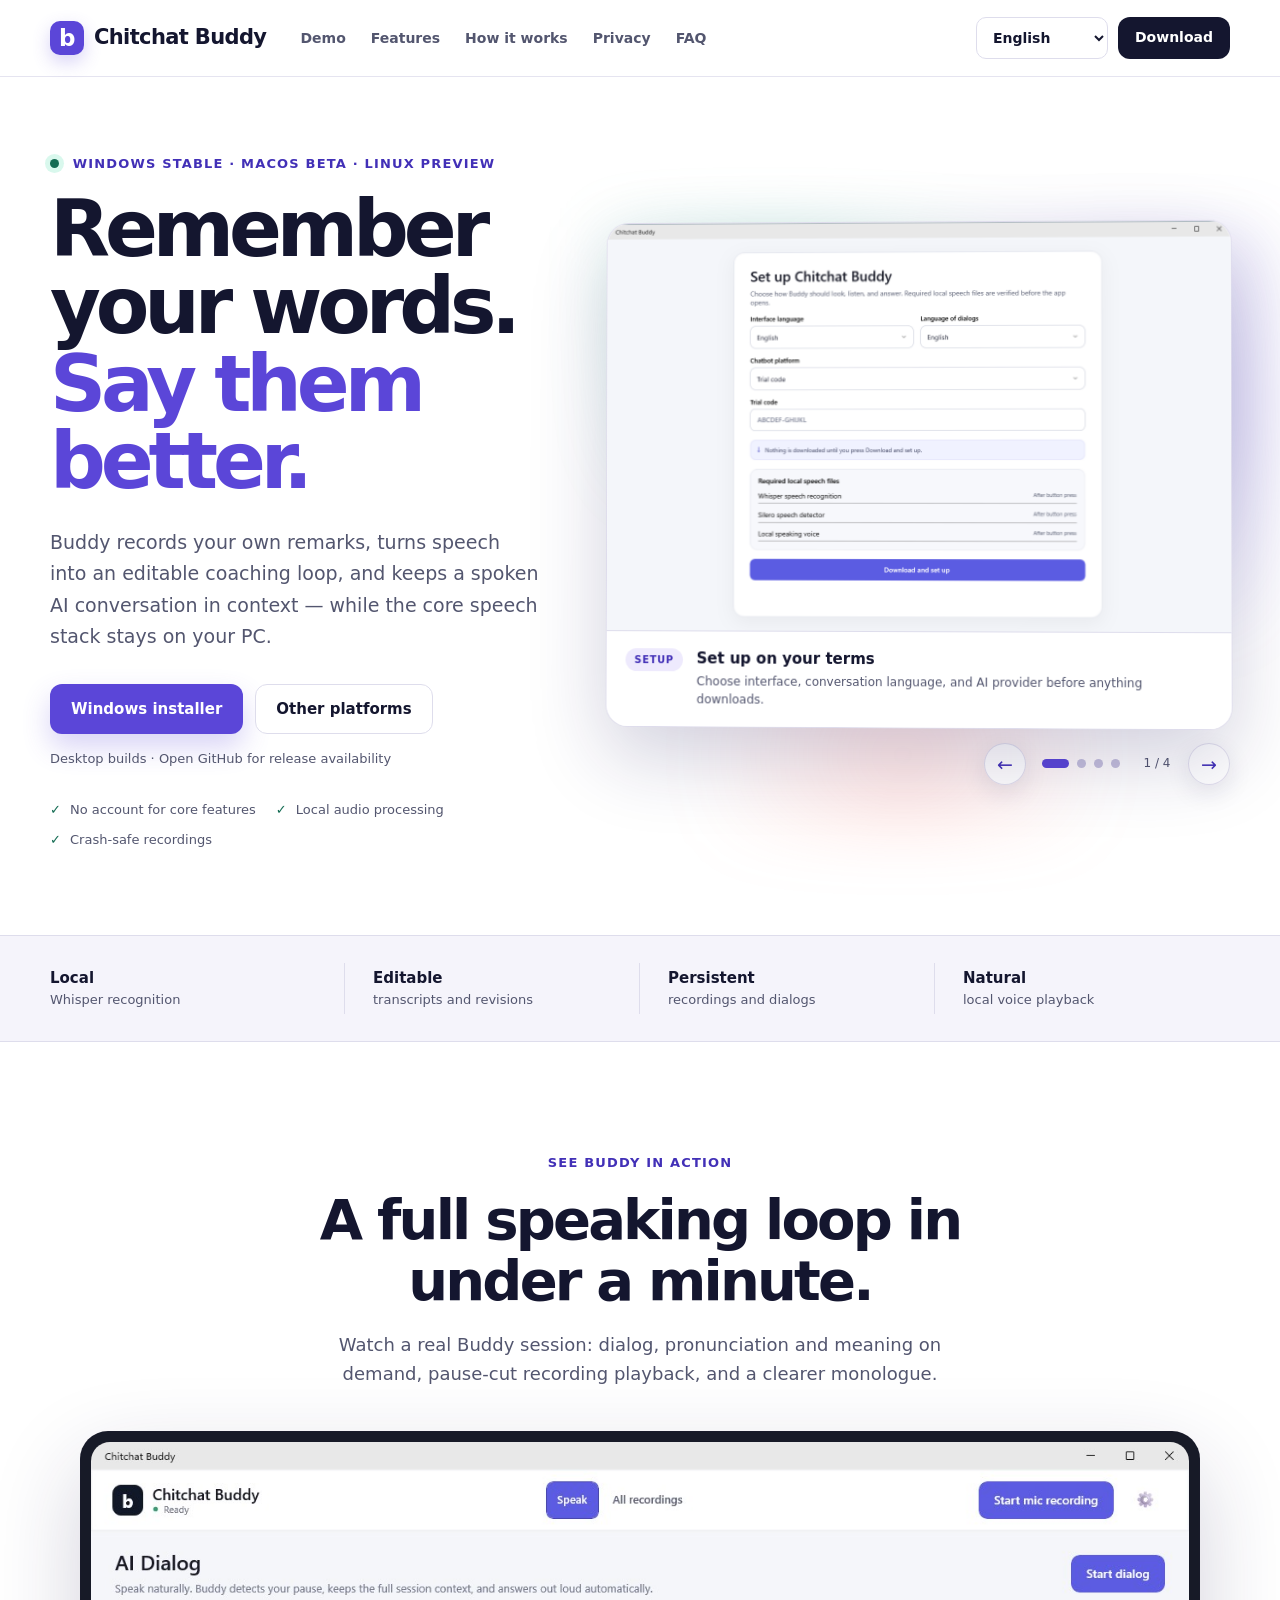
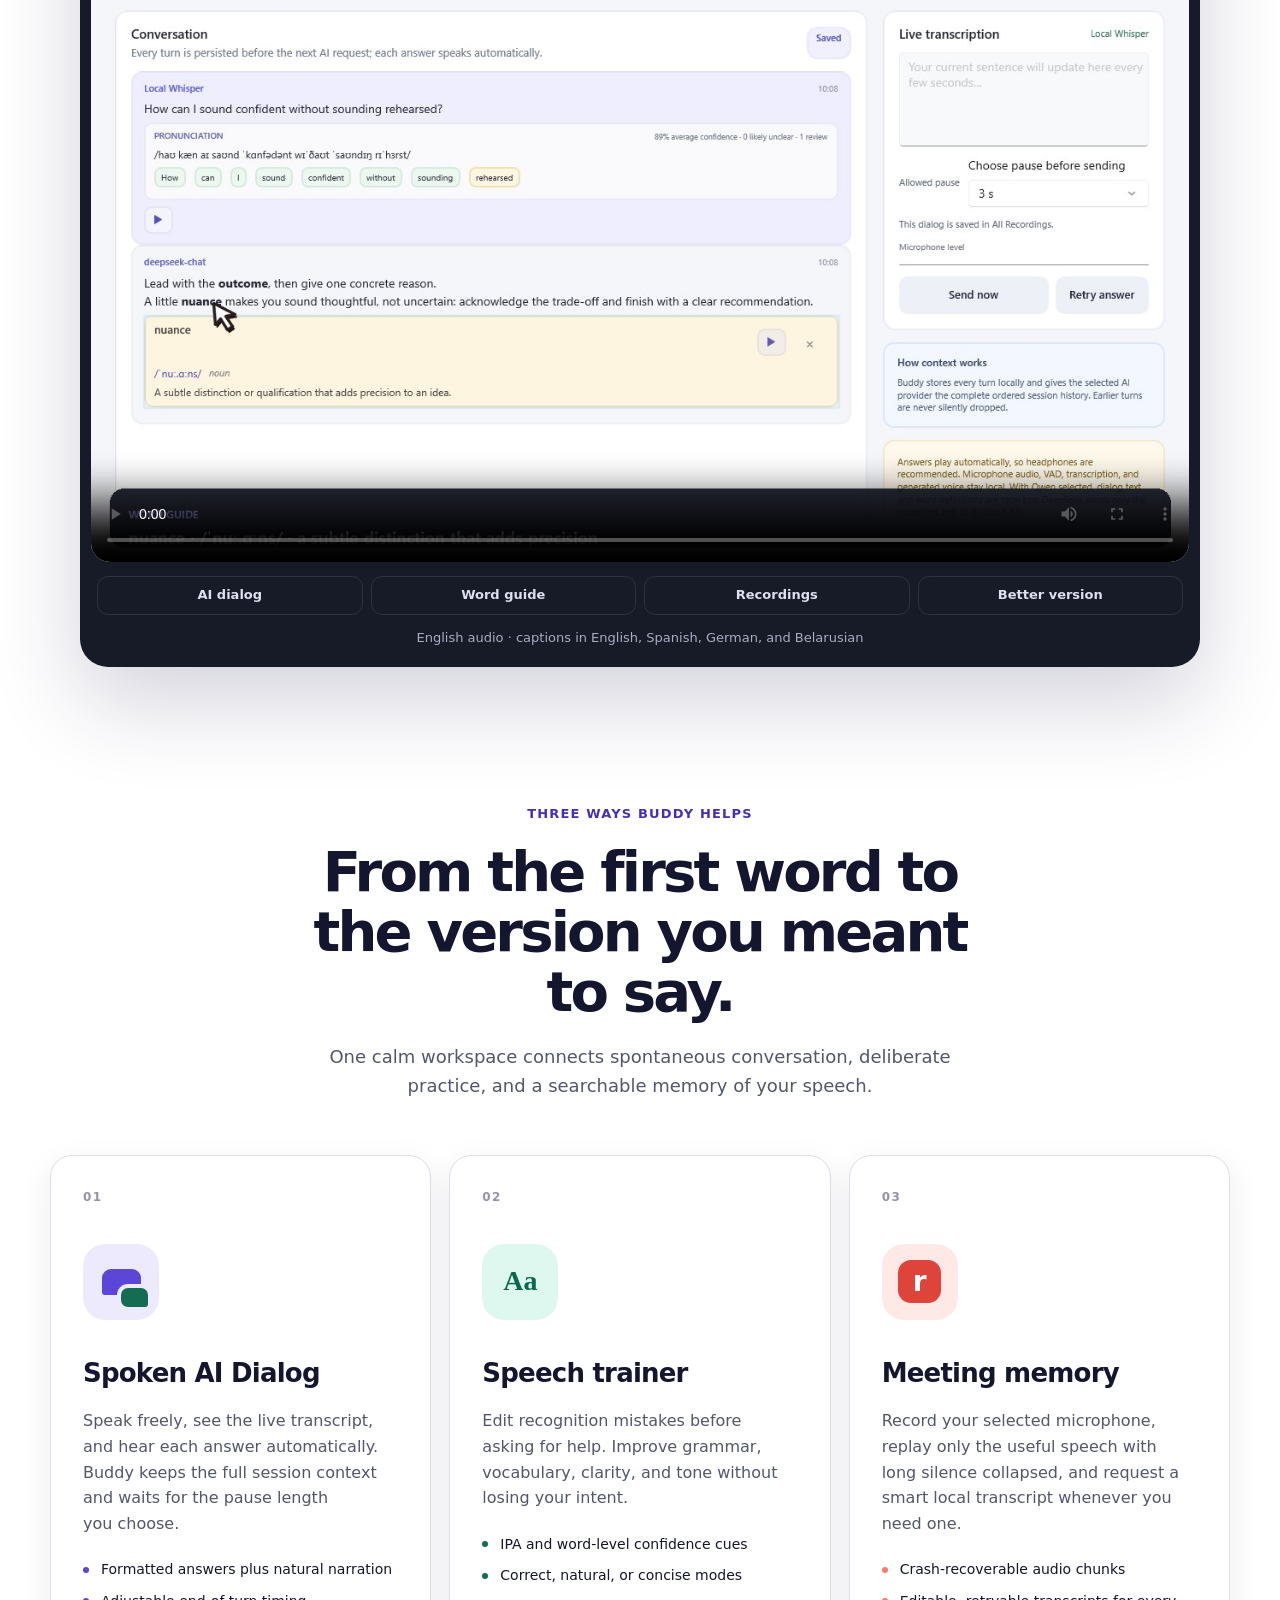
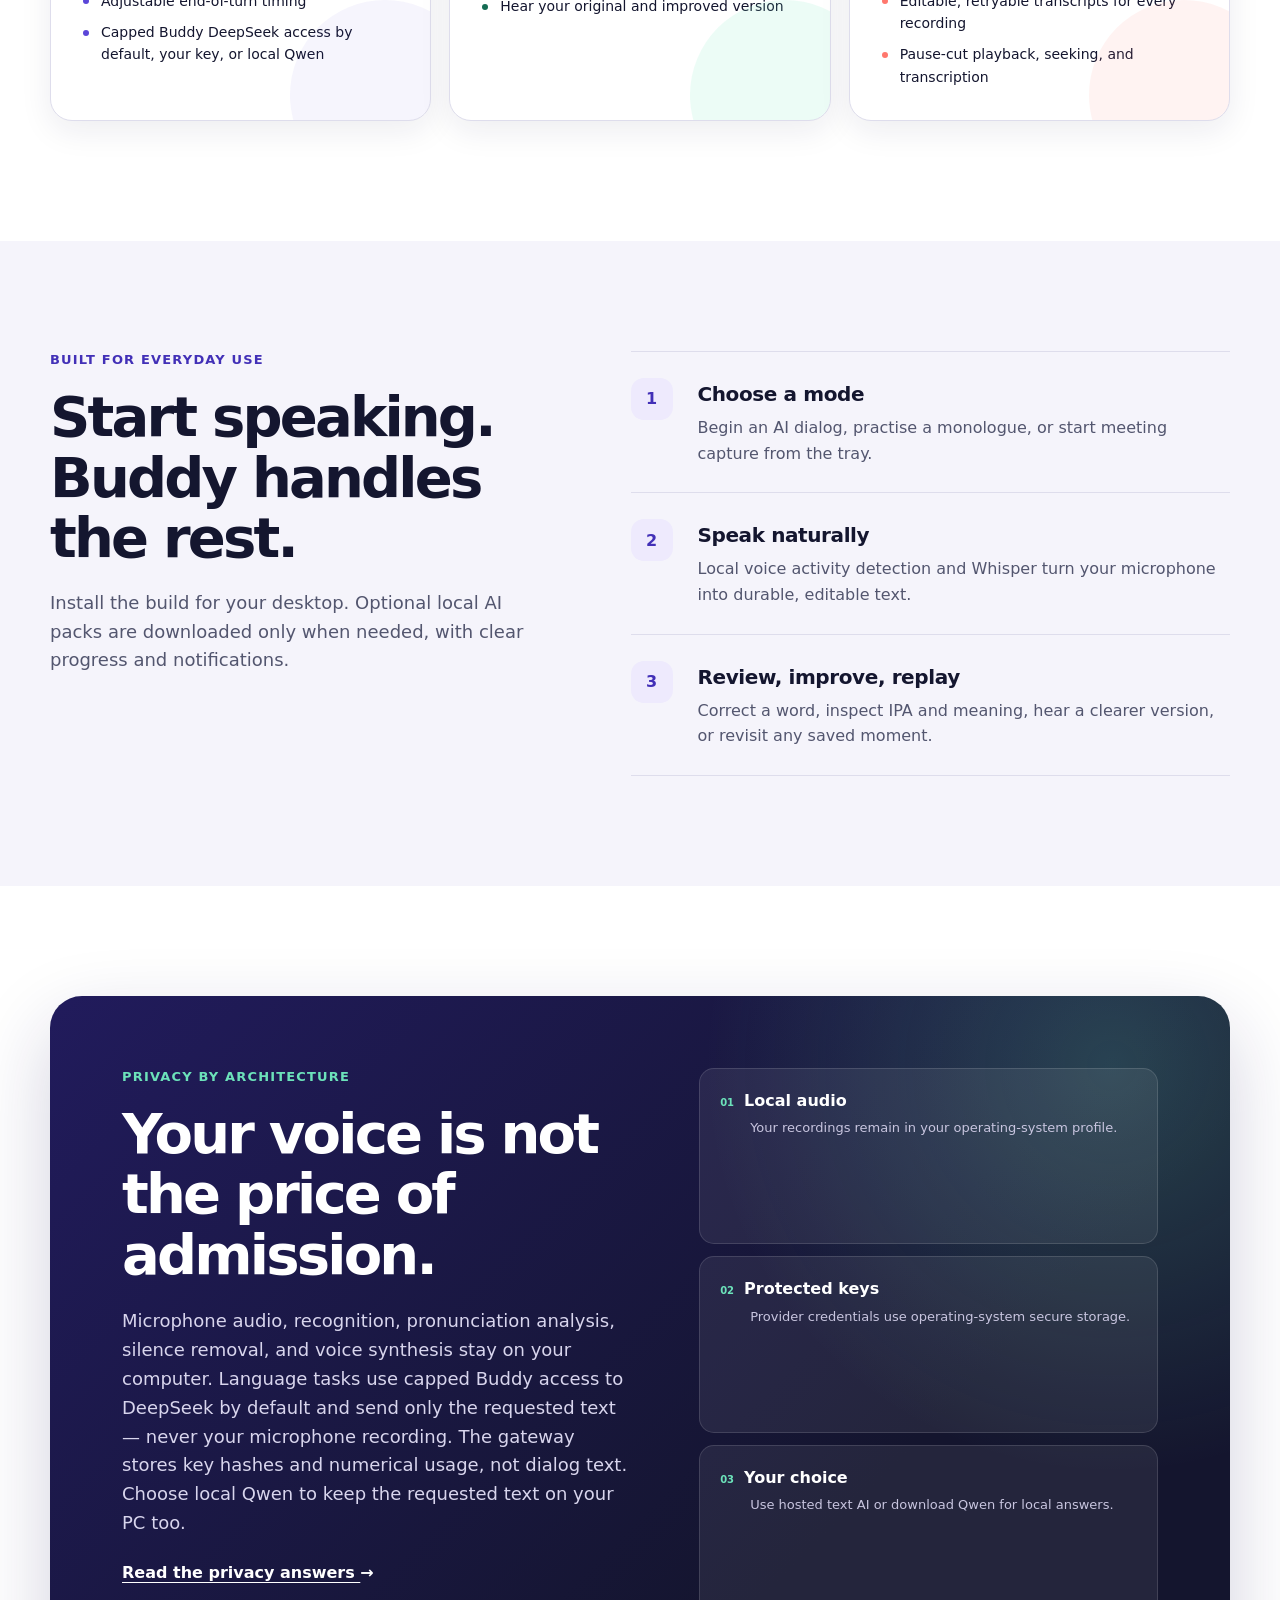
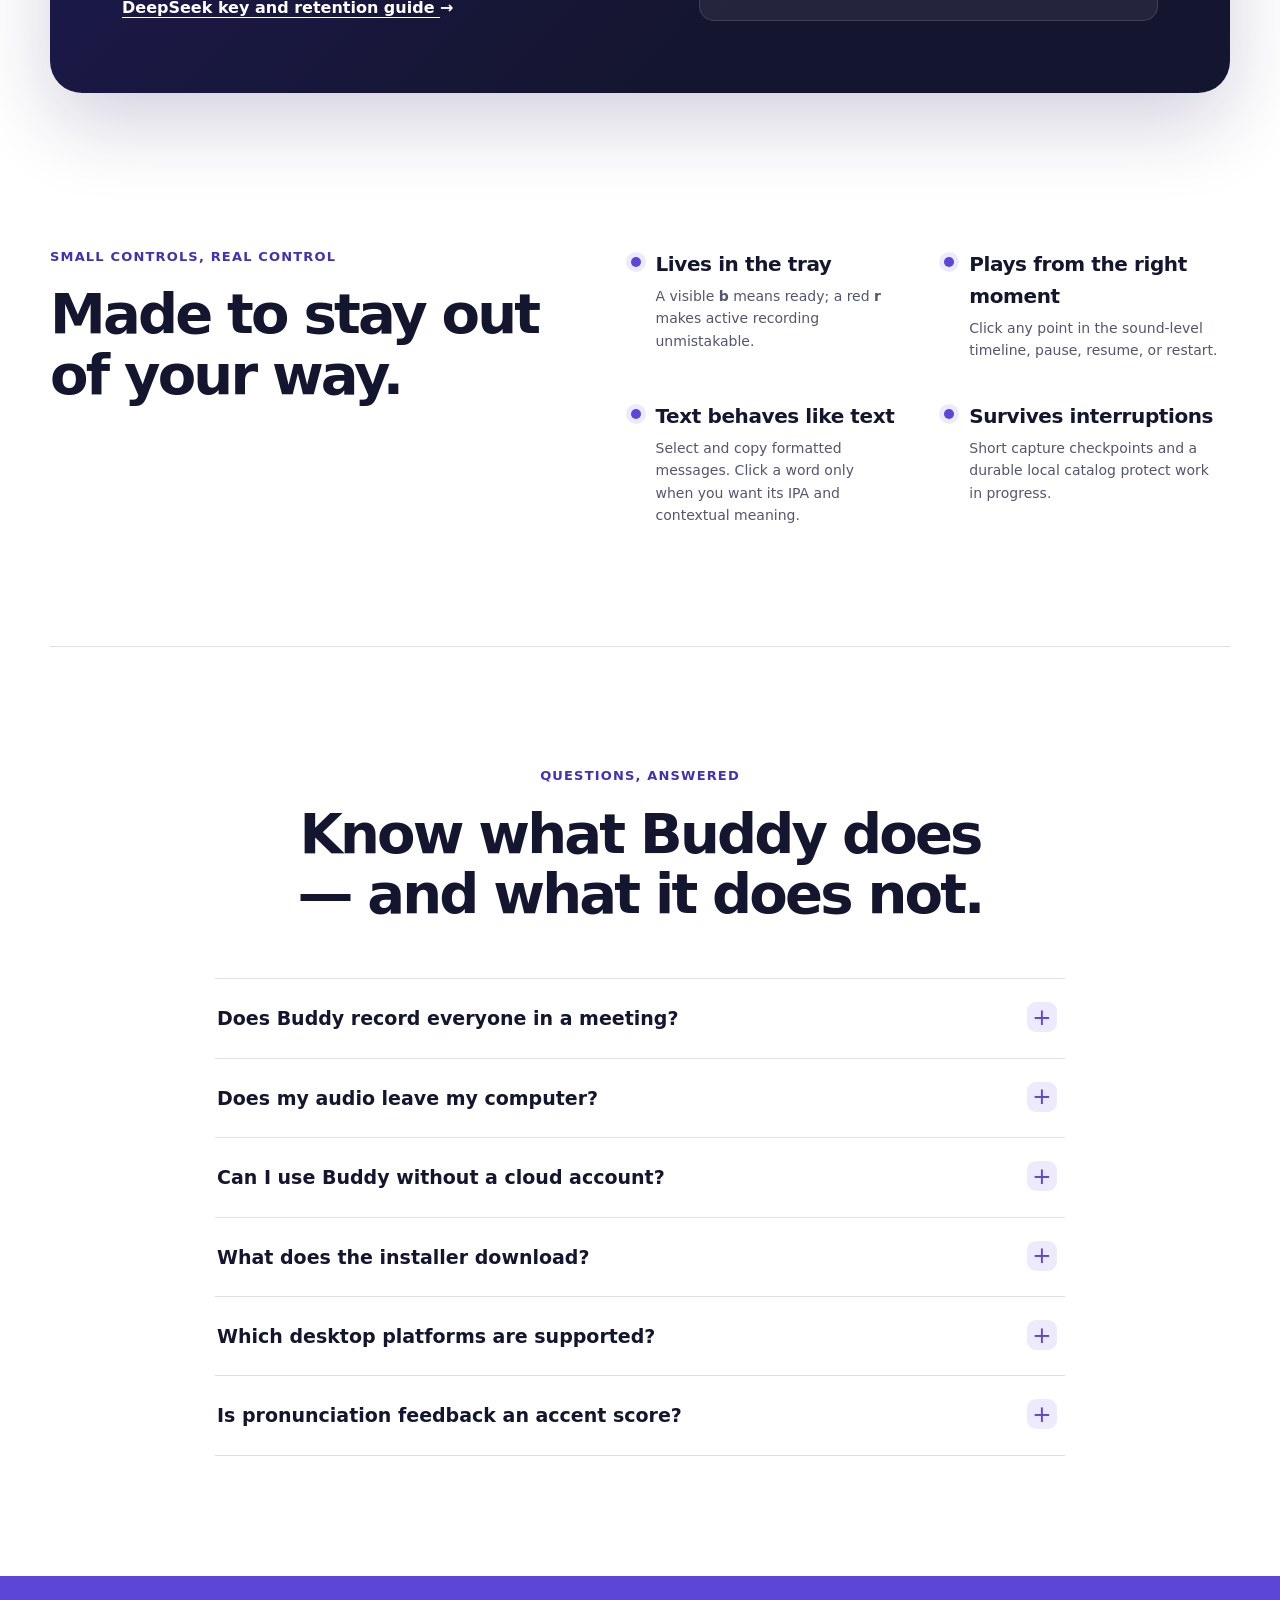
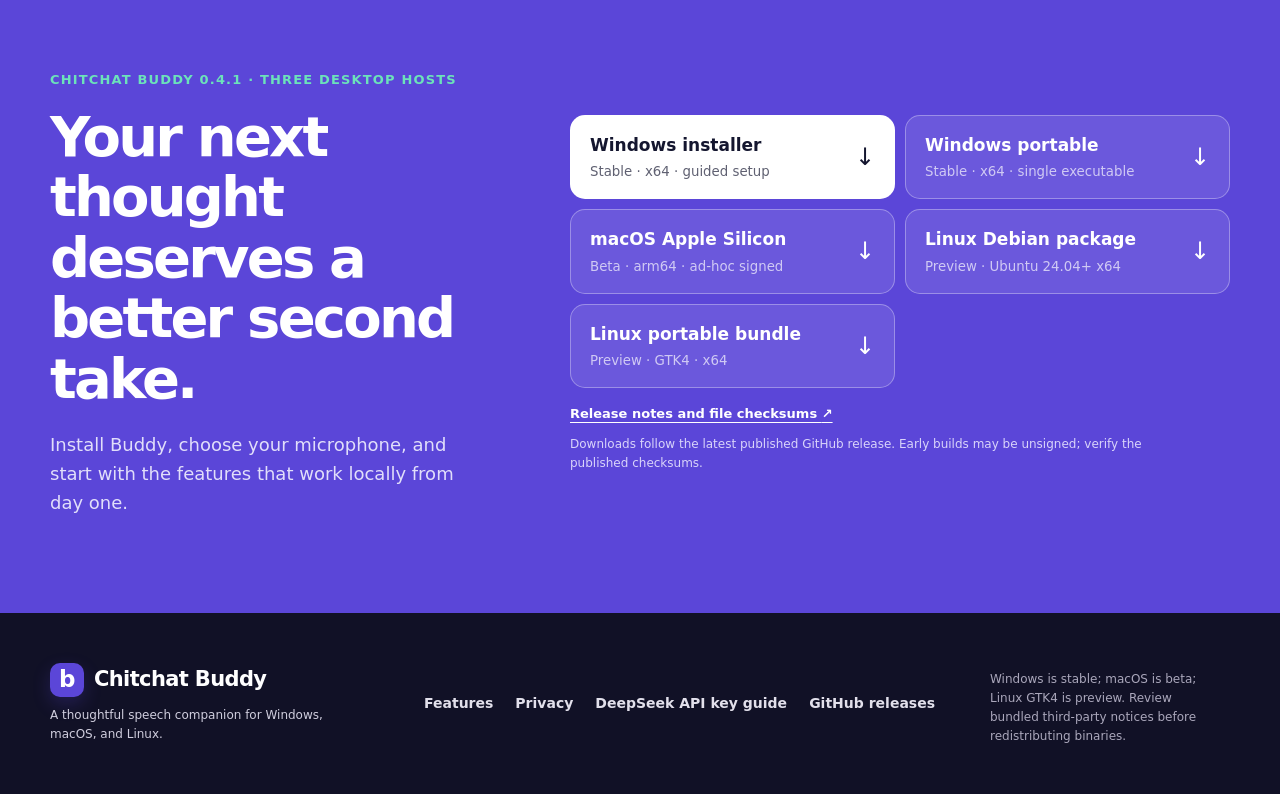
==== commit abf442ff: "Add DeepSeek API key guide" ====
--- a/site/index.html
+++ b/site/index.html
@@ -289,7 +289,7 @@
           <p class="eyebrow eyebrow-light">Privacy by architecture</p>
           <h2>Your voice is not the price of admission.</h2>
           <p>Microphone audio, recognition, pronunciation analysis, silence removal, and voice synthesis stay on your computer. Language tasks use capped Buddy access to DeepSeek by default and send only the requested text — never your microphone recording. The gateway stores key hashes and numerical usage, not dialog text. Choose local Qwen to keep the requested text on your PC too.</p>
-          <a href="#faq" class="text-link">Read the privacy answers <span aria-hidden="true">→</span></a>
+          <div class="privacy-guide-links"><a href="#faq" class="text-link">Read the privacy answers <span aria-hidden="true">→</span></a><a href="./deepseek-api-key/" class="text-link">DeepSeek key and retention guide <span aria-hidden="true">→</span></a></div>
         </div>
         <div class="privacy-facts">
           <div><span class="fact-mark" aria-hidden="true">01</span><strong>Local audio</strong><p>Your recordings remain in your operating-system profile.</p></div>
@@ -391,6 +391,7 @@
       <div class="footer-links">
         <a href="#features">Features</a>
         <a href="#privacy">Privacy</a>
+        <a href="./deepseek-api-key/">DeepSeek API key guide</a>
         <a data-release-link href="https://github.com/__BUDDY_REPOSITORY__/releases/latest">GitHub releases</a>
       </div>
       <p class="footer-note">Windows is stable; macOS is beta; Linux GTK4 is preview. Review bundled third-party notices before redistributing binaries.</p>
--- a/site/styles.css
+++ b/site/styles.css
@@ -1156,6 +1156,13 @@
   transform: translateX(4px);
 }
 
+.privacy-guide-links {
+  margin-top: 18px;
+  display: flex;
+  flex-wrap: wrap;
+  gap: 10px 24px;
+}
+
 .privacy-facts {
   display: grid;
   gap: 12px;
@@ -1730,3 +1737,304 @@
     border-width: 2px;
   }
 }
+
+/* DeepSeek API-key guide */
+.guide-page {
+  background:
+    radial-gradient(circle at 82% 8%, rgba(108, 226, 186, 0.22), transparent 28%),
+    linear-gradient(180deg, #f8f7fe 0, #fff 520px);
+}
+
+.guide-hero {
+  padding-block: 86px 72px;
+  display: grid;
+  grid-template-columns: minmax(0, 1.25fr) minmax(320px, 0.75fr);
+  align-items: center;
+  gap: 70px;
+}
+
+.guide-hero h1 {
+  max-width: 760px;
+  font-size: clamp(48px, 6.4vw, 76px);
+}
+
+.guide-lede {
+  max-width: 710px;
+  margin: 28px 0 0;
+  color: var(--ink-soft);
+  font-size: 19px;
+  line-height: 1.65;
+}
+
+.guide-actions {
+  margin-top: 32px;
+  display: flex;
+  flex-wrap: wrap;
+  gap: 12px;
+}
+
+.guide-reviewed {
+  margin: 20px 0 0;
+  color: var(--ink-soft);
+  font-size: 13px;
+}
+
+.guide-summary {
+  padding: 32px;
+  color: #fff;
+  background: var(--ink);
+  border-radius: var(--radius-md);
+  box-shadow: var(--shadow-lg);
+}
+
+.guide-summary h2 {
+  margin: 0;
+  font-size: 25px;
+  letter-spacing: -0.025em;
+}
+
+.guide-summary ul {
+  margin: 22px 0 0;
+  padding: 0;
+  display: grid;
+  gap: 16px;
+  list-style: none;
+}
+
+.guide-summary li {
+  padding-left: 29px;
+  position: relative;
+  color: #d9d8e8;
+  font-size: 14px;
+}
+
+.guide-summary li::before {
+  content: "✓";
+  position: absolute;
+  left: 0;
+  color: var(--mint);
+  font-weight: 850;
+}
+
+.guide-layout {
+  padding-bottom: 104px;
+  display: grid;
+  grid-template-columns: 245px minmax(0, 1fr);
+  align-items: start;
+  gap: 58px;
+}
+
+.guide-toc {
+  position: sticky;
+  top: 102px;
+  padding: 22px;
+  background: rgba(255, 255, 255, 0.9);
+  border: 1px solid var(--line);
+  border-radius: var(--radius-sm);
+  box-shadow: var(--shadow-sm);
+}
+
+.guide-toc strong {
+  display: block;
+  margin-bottom: 12px;
+  font-size: 13px;
+  letter-spacing: 0.08em;
+  text-transform: uppercase;
+}
+
+.guide-toc a {
+  padding-block: 7px;
+  display: block;
+  color: var(--ink-soft);
+  font-size: 14px;
+  font-weight: 620;
+  text-decoration: none;
+}
+
+.guide-toc a:hover {
+  color: var(--purple);
+}
+
+.guide-article {
+  min-width: 0;
+  display: grid;
+  gap: 22px;
+}
+
+.guide-section {
+  padding: 38px;
+  background: #fff;
+  border: 1px solid var(--line);
+  border-radius: var(--radius-md);
+  box-shadow: var(--shadow-sm);
+  scroll-margin-top: 102px;
+}
+
+.guide-step-heading {
+  display: flex;
+  align-items: center;
+  gap: 15px;
+}
+
+.guide-step-number {
+  width: 40px;
+  height: 40px;
+  flex: 0 0 40px;
+  display: grid;
+  place-items: center;
+  color: #fff;
+  background: var(--purple);
+  border-radius: 12px;
+  font-size: 14px;
+  font-weight: 800;
+}
+
+.guide-section h2 {
+  margin: 0;
+  font-size: clamp(27px, 3.3vw, 38px);
+  letter-spacing: -0.035em;
+  line-height: 1.08;
+}
+
+.guide-section p {
+  margin: 20px 0 0;
+  color: var(--ink-soft);
+  font-size: 17px;
+}
+
+.guide-section ol,
+.guide-section ul {
+  margin: 20px 0 0;
+  padding-left: 24px;
+  color: var(--ink-soft);
+}
+
+.guide-section li + li {
+  margin-top: 10px;
+}
+
+.guide-section code {
+  padding: 2px 6px;
+  color: var(--purple-deep);
+  background: var(--purple-soft);
+  border-radius: 6px;
+  font-family: "Cascadia Mono", "SFMono-Regular", Consolas, monospace;
+  font-size: 0.9em;
+  white-space: nowrap;
+}
+
+.guide-inline-action {
+  margin-top: 24px;
+}
+
+.guide-note {
+  margin-top: 24px;
+  padding: 18px 20px;
+  color: var(--ink-soft);
+  background: var(--surface-soft);
+  border-left: 4px solid var(--mint-deep);
+  border-radius: 0 var(--radius-sm) var(--radius-sm) 0;
+  font-size: 14px;
+}
+
+.guide-note strong {
+  color: var(--ink);
+}
+
+.guide-privacy {
+  color: #fff;
+  background: var(--ink);
+  border-color: var(--ink);
+  box-shadow: var(--shadow-lg);
+}
+
+.guide-privacy .guide-step-number {
+  color: var(--ink);
+  background: var(--mint);
+}
+
+.guide-privacy h2,
+.guide-privacy strong {
+  color: #fff;
+}
+
+.guide-privacy p,
+.guide-privacy ul {
+  color: #d9d8e8;
+}
+
+.guide-privacy .guide-note {
+  color: #f4e5e3;
+  background: rgba(255, 119, 109, 0.12);
+  border-left-color: var(--coral);
+}
+
+.guide-sources {
+  margin-top: 26px;
+  padding-top: 24px;
+  border-top: 1px solid rgba(222, 221, 236, 0.22);
+}
+
+.guide-sources h3 {
+  margin: 0 0 12px;
+  font-size: 16px;
+}
+
+.guide-sources a {
+  color: var(--mint);
+  font-weight: 650;
+  text-underline-offset: 4px;
+}
+
+.guide-affiliation {
+  margin: 0;
+  color: var(--ink-soft);
+  font-size: 13px;
+}
+
+@media (max-width: 900px) {
+  .guide-hero,
+  .guide-layout {
+    grid-template-columns: 1fr;
+  }
+
+  .guide-hero {
+    gap: 46px;
+  }
+
+  .guide-toc {
+    position: static;
+  }
+}
+
+@media (max-width: 720px) {
+  .guide-hero {
+    padding-block: 58px 48px;
+  }
+
+  .guide-actions {
+    display: grid;
+  }
+
+  .guide-actions .button {
+    width: 100%;
+  }
+
+  .guide-summary,
+  .guide-section {
+    padding: 27px 22px;
+  }
+
+  .guide-layout {
+    padding-bottom: 72px;
+    gap: 28px;
+  }
+}
+
+@media (prefers-contrast: more) {
+  .guide-summary,
+  .guide-toc,
+  .guide-section {
+    border-width: 2px;
+  }
+}
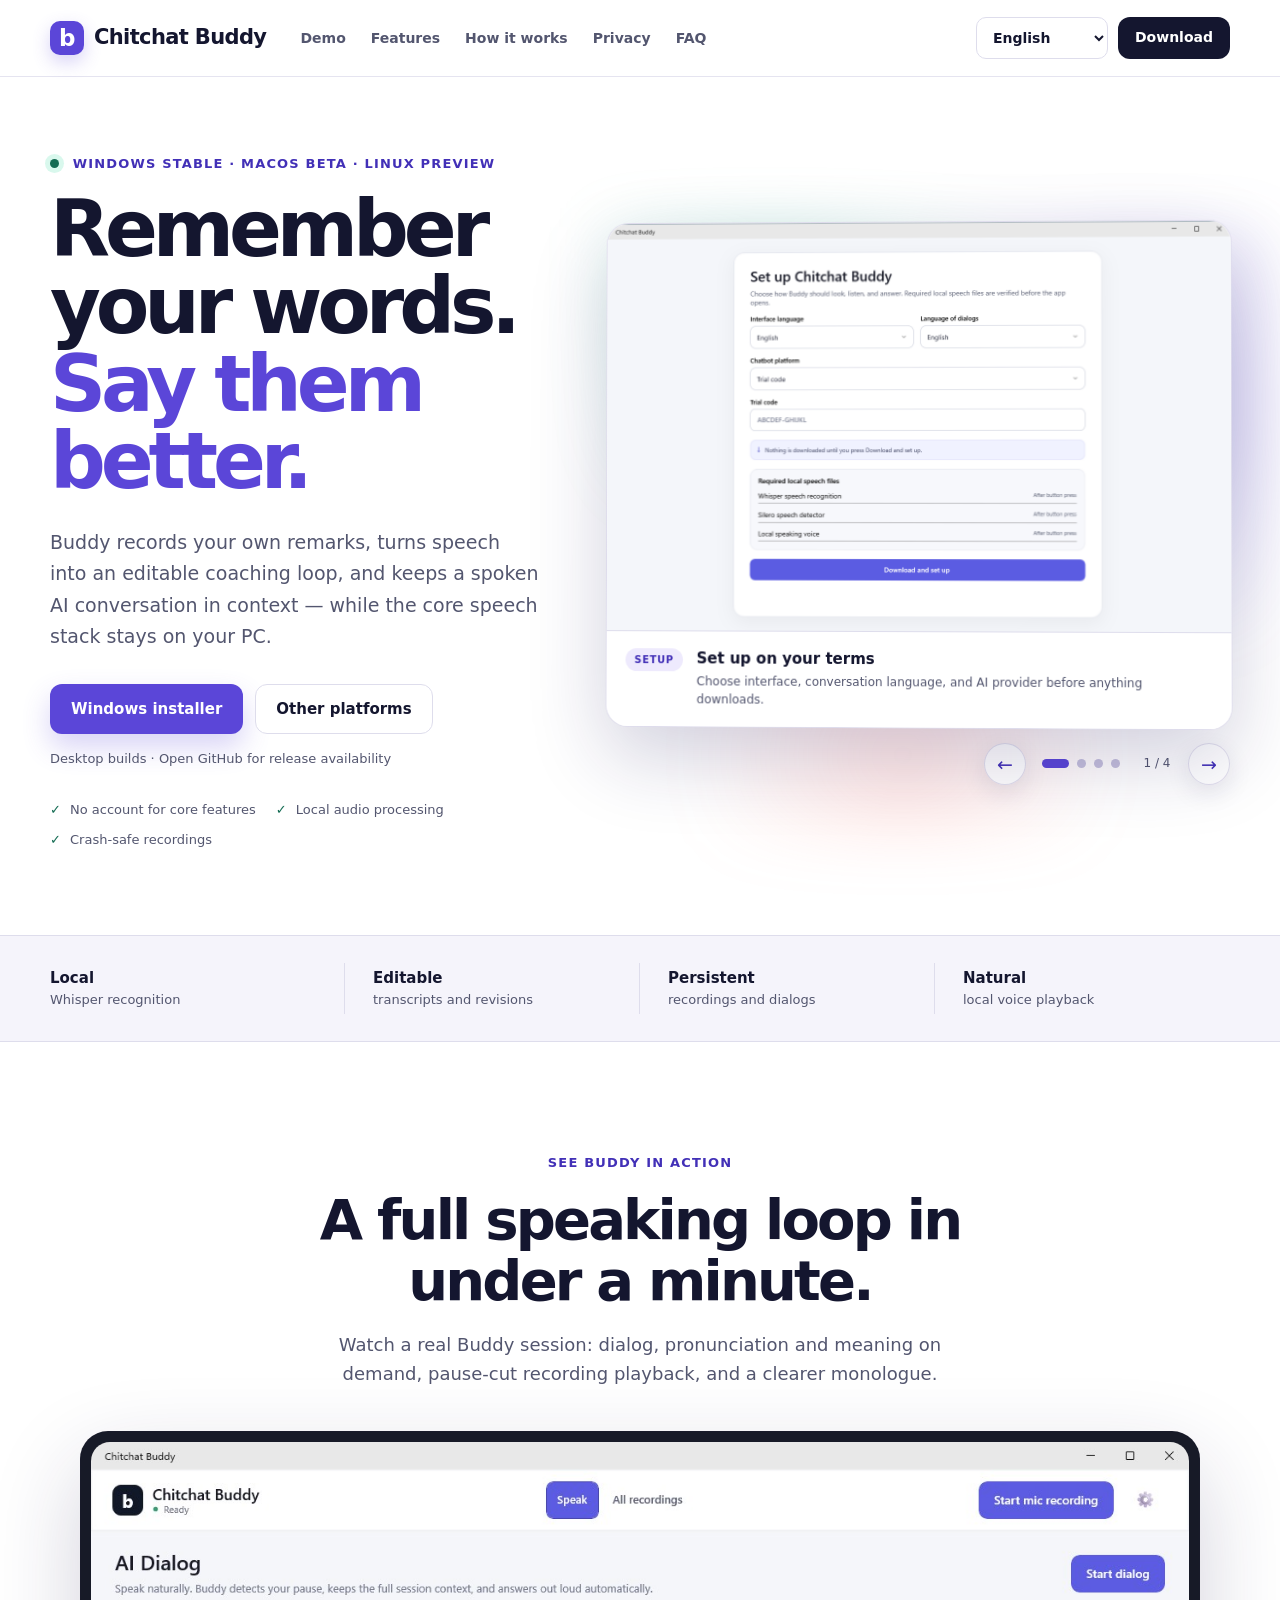
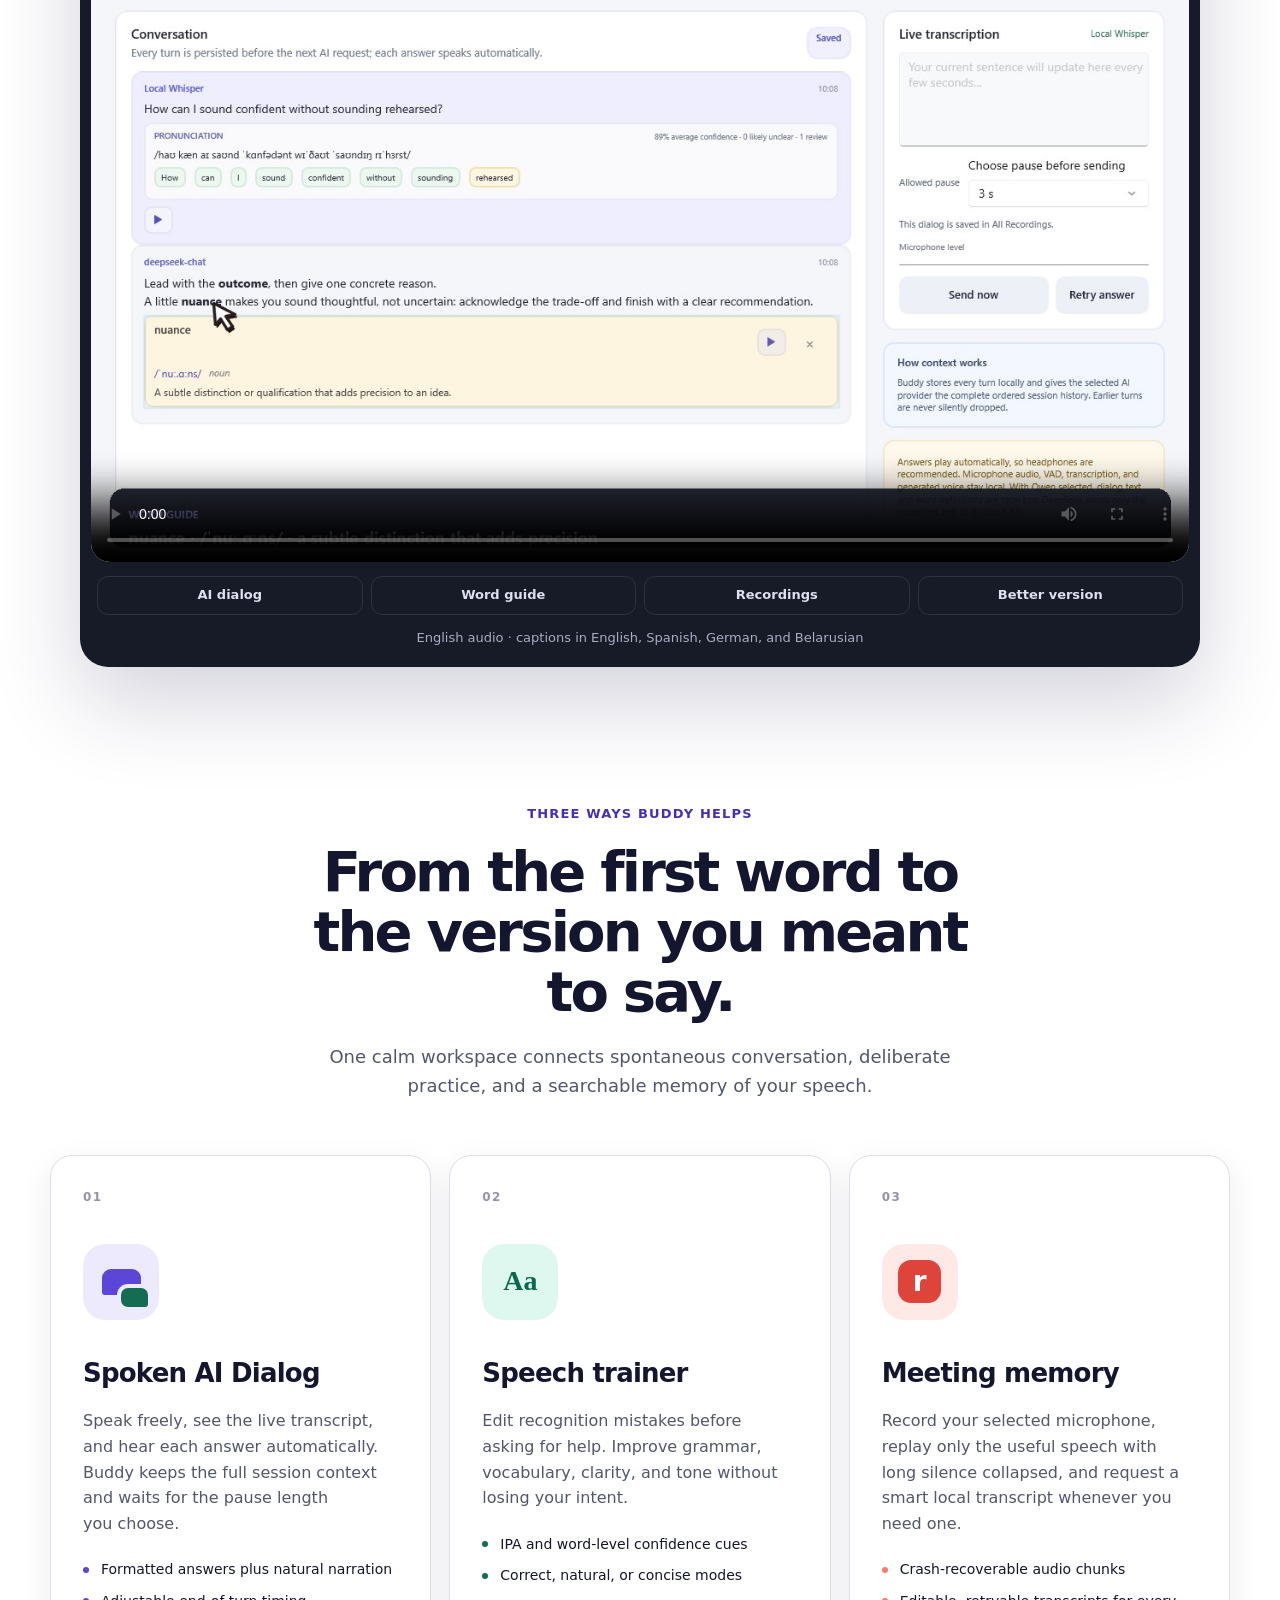
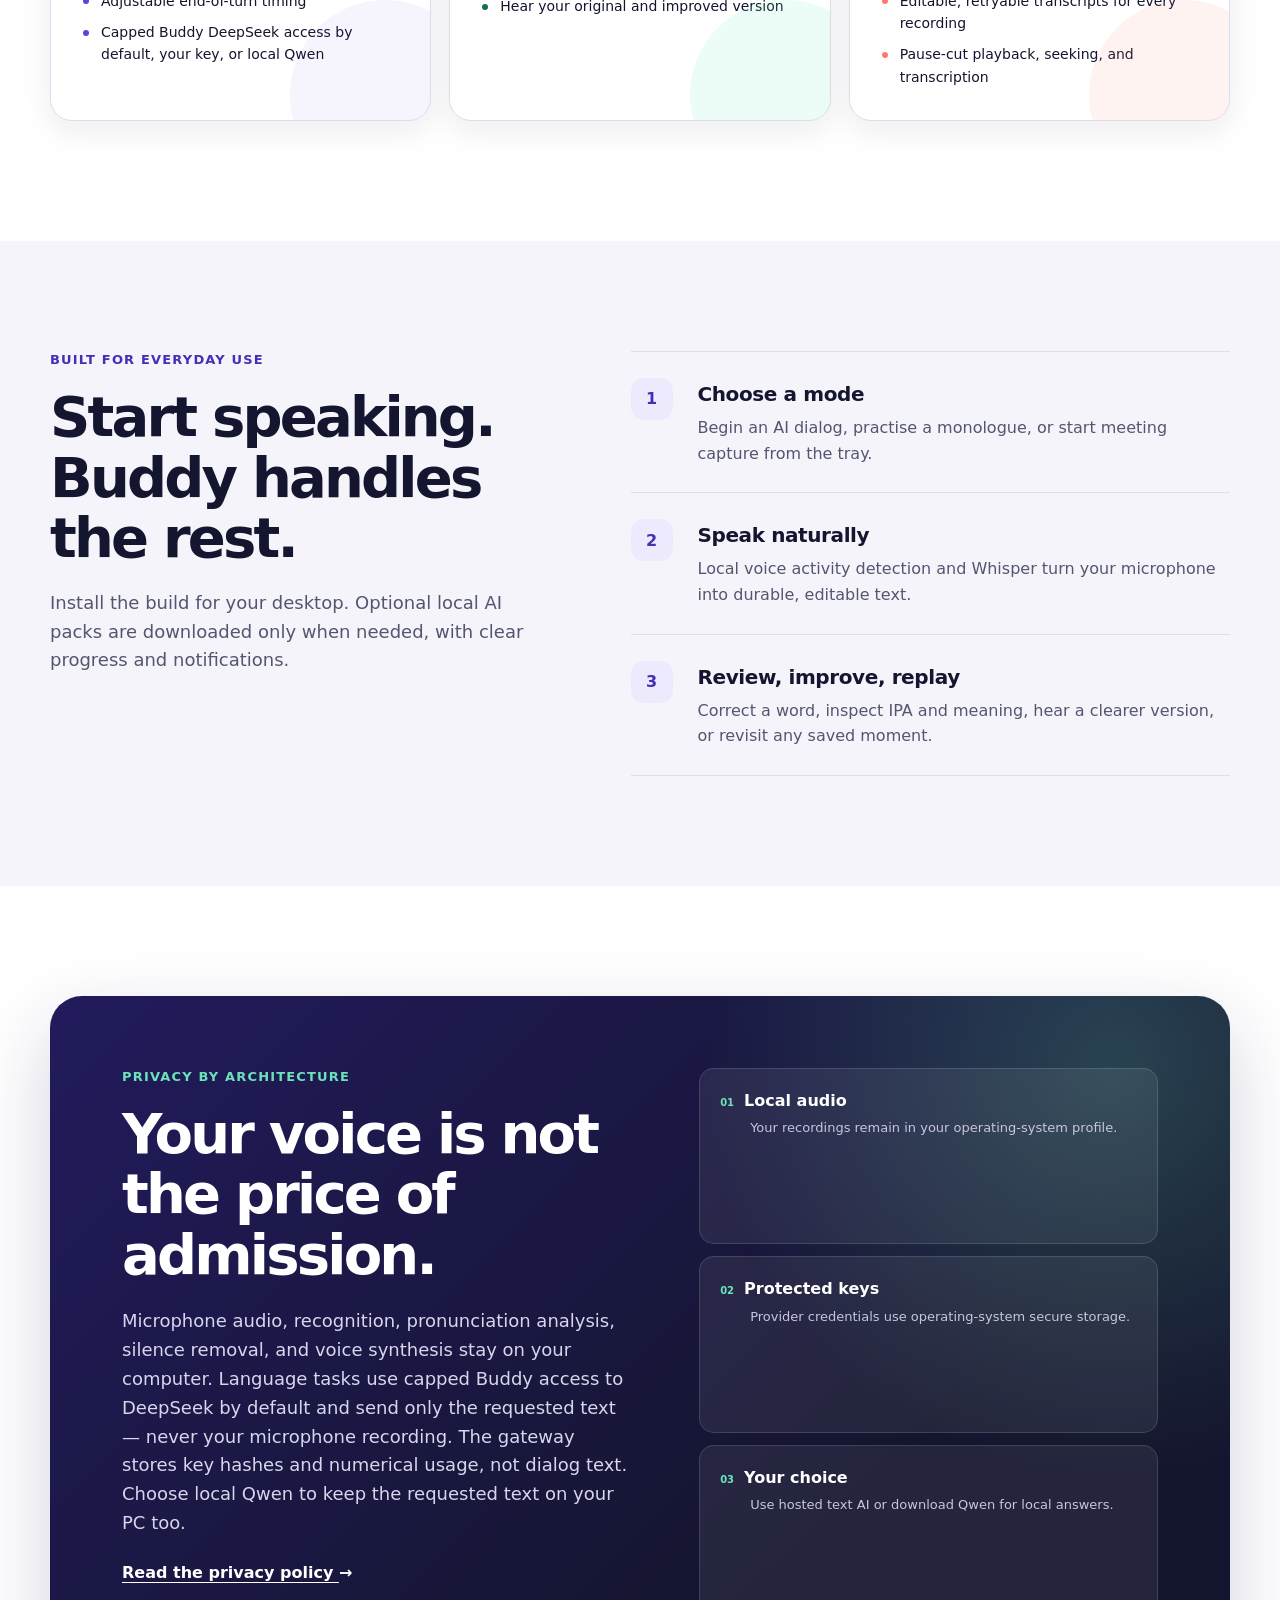
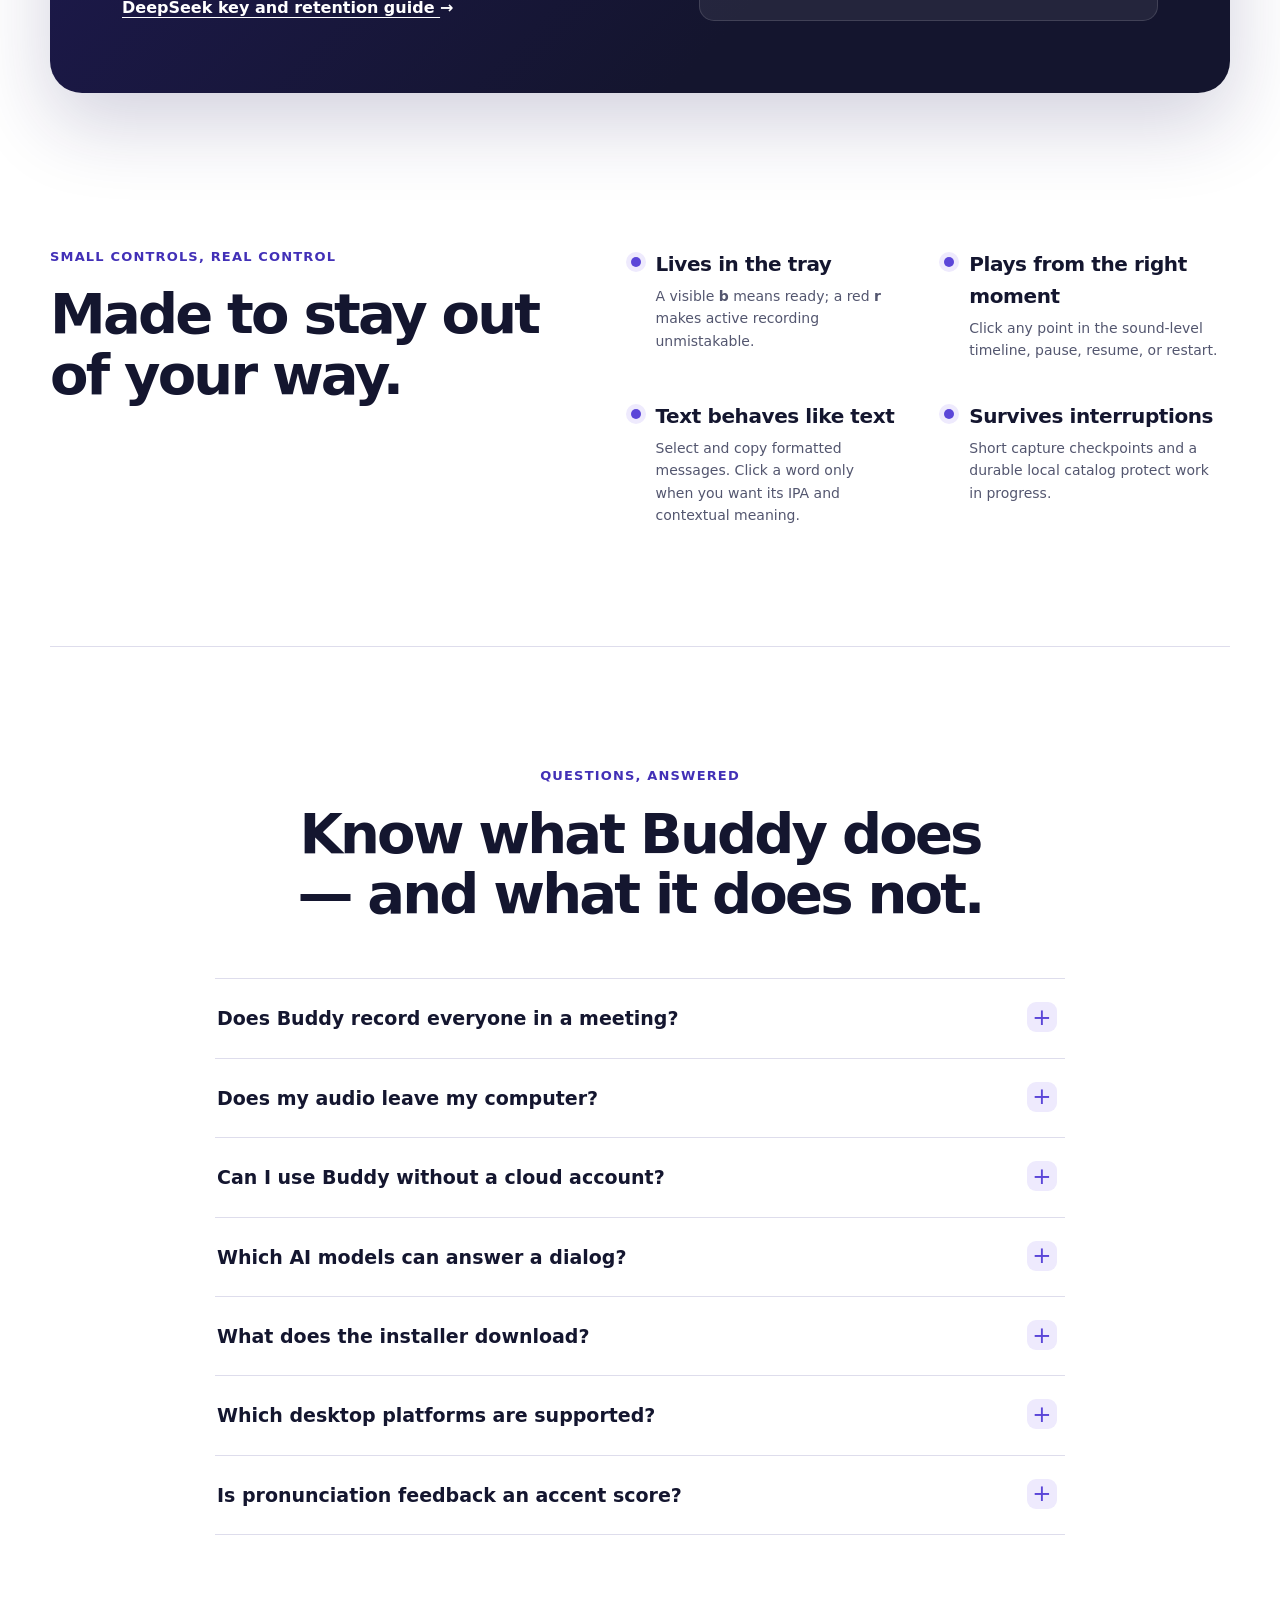
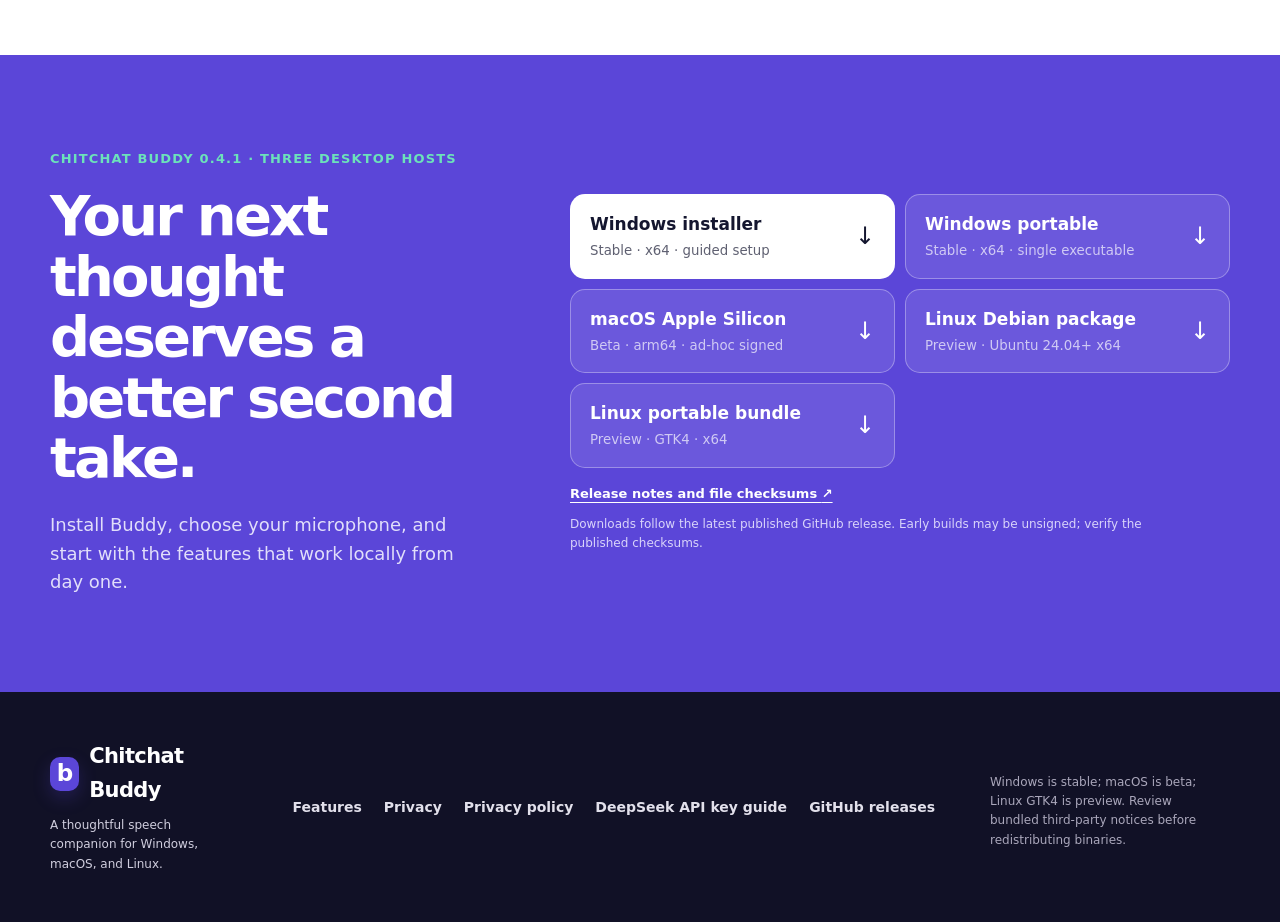
==== commit 50b4a640: "Add localized privacy policy and provider guidance" ====
--- a/site/index.html
+++ b/site/index.html
@@ -95,6 +95,11 @@
         "@type": "Question",
         "name": "Can Buddy work offline?",
         "acceptedAnswer": {"@type": "Answer", "text": "Yes. Once the optional local models are installed, recording, transcription, coaching with local Qwen, and voice playback can work without a cloud account."}
+      },
+      {
+        "@type": "Question",
+        "name": "Which AI models can answer a dialog?",
+        "acceptedAnswer": {"@type": "Answer", "text": "Buddy Trial and direct DeepSeek use DeepSeek V4 Flash in the cloud. Trial access is capped at 1,000 replies or 1,000,000 tokens; direct access uses your own DeepSeek API key and billing. On Windows, optional Qwen 3.6 27B runs locally with DFlash acceleration and keeps dialog text on your computer."}
       }
     ]
   }
@@ -289,7 +294,7 @@
           <p class="eyebrow eyebrow-light">Privacy by architecture</p>
           <h2>Your voice is not the price of admission.</h2>
           <p>Microphone audio, recognition, pronunciation analysis, silence removal, and voice synthesis stay on your computer. Language tasks use capped Buddy access to DeepSeek by default and send only the requested text — never your microphone recording. The gateway stores key hashes and numerical usage, not dialog text. Choose local Qwen to keep the requested text on your PC too.</p>
-          <div class="privacy-guide-links"><a href="#faq" class="text-link">Read the privacy answers <span aria-hidden="true">→</span></a><a href="./deepseek-api-key/" class="text-link">DeepSeek key and retention guide <span aria-hidden="true">→</span></a></div>
+          <div class="privacy-guide-links"><a href="./privacy/" class="text-link">Read the privacy policy <span aria-hidden="true">→</span></a><a href="./deepseek-api-key/" class="text-link">DeepSeek key and retention guide <span aria-hidden="true">→</span></a></div>
         </div>
         <div class="privacy-facts">
           <div><span class="fact-mark" aria-hidden="true">01</span><strong>Local audio</strong><p>Your recordings remain in your operating-system profile.</p></div>
@@ -331,6 +336,10 @@
         <details>
           <summary>Can I use Buddy without a cloud account?</summary>
           <p>Yes. Recording, playback, transcription, and local voice need no account. Releases include up to 1,000 replies or 1,000,000 tokens of capped Buddy DeepSeek access, whichever limit is reached first. Download optional local Qwen to keep AI answers and text improvement on your PC.</p>
+        </details>
+        <details>
+          <summary>Which AI models can answer a dialog?</summary>
+          <p><strong>Buddy Trial</strong> uses DeepSeek V4 Flash through Buddy's limited gateway and includes up to 1,000 replies or 1,000,000 tokens. <strong>Direct DeepSeek</strong> uses the same cloud model with <a href="./deepseek-api-key/">your own DeepSeek API key</a> and account billing. On Windows, <strong>local Qwen</strong> runs the quantized Qwen 3.6 27B model with DFlash acceleration; its roughly 21.5 GB download is slower but keeps dialog text on your computer.</p>
         </details>
         <details>
           <summary>What does the installer download?</summary>
@@ -391,6 +400,7 @@
       <div class="footer-links">
         <a href="#features">Features</a>
         <a href="#privacy">Privacy</a>
+        <a href="./privacy/">Privacy policy</a>
         <a href="./deepseek-api-key/">DeepSeek API key guide</a>
         <a data-release-link href="https://github.com/__BUDDY_REPOSITORY__/releases/latest">GitHub releases</a>
       </div>
--- a/site/styles.css
+++ b/site/styles.css
@@ -1387,6 +1387,7 @@
 
 .footer-links {
   display: flex;
+  flex-wrap: wrap;
   gap: 22px;
 }
 
@@ -1992,6 +1993,34 @@
   font-size: 13px;
 }
 
+/* Privacy policy */
+.policy-page .guide-reviewed a,
+.policy-page .guide-section > p a,
+.policy-page .guide-note a,
+.policy-page .policy-contact a {
+  color: var(--purple-deep);
+  font-weight: 700;
+  text-underline-offset: 4px;
+}
+
+.policy-page .guide-privacy .guide-note a {
+  color: var(--mint);
+}
+
+.policy-page .guide-section h3 {
+  margin: 28px 0 0;
+  font-size: 18px;
+}
+
+.policy-page .policy-contact {
+  border-color: rgba(91, 70, 216, 0.3);
+  background: linear-gradient(135deg, #fff 0%, #f4f1ff 100%);
+}
+
+.policy-page .guide-toc a {
+  padding-block: 5px;
+}
+
 @media (max-width: 900px) {
   .guide-hero,
   .guide-layout {
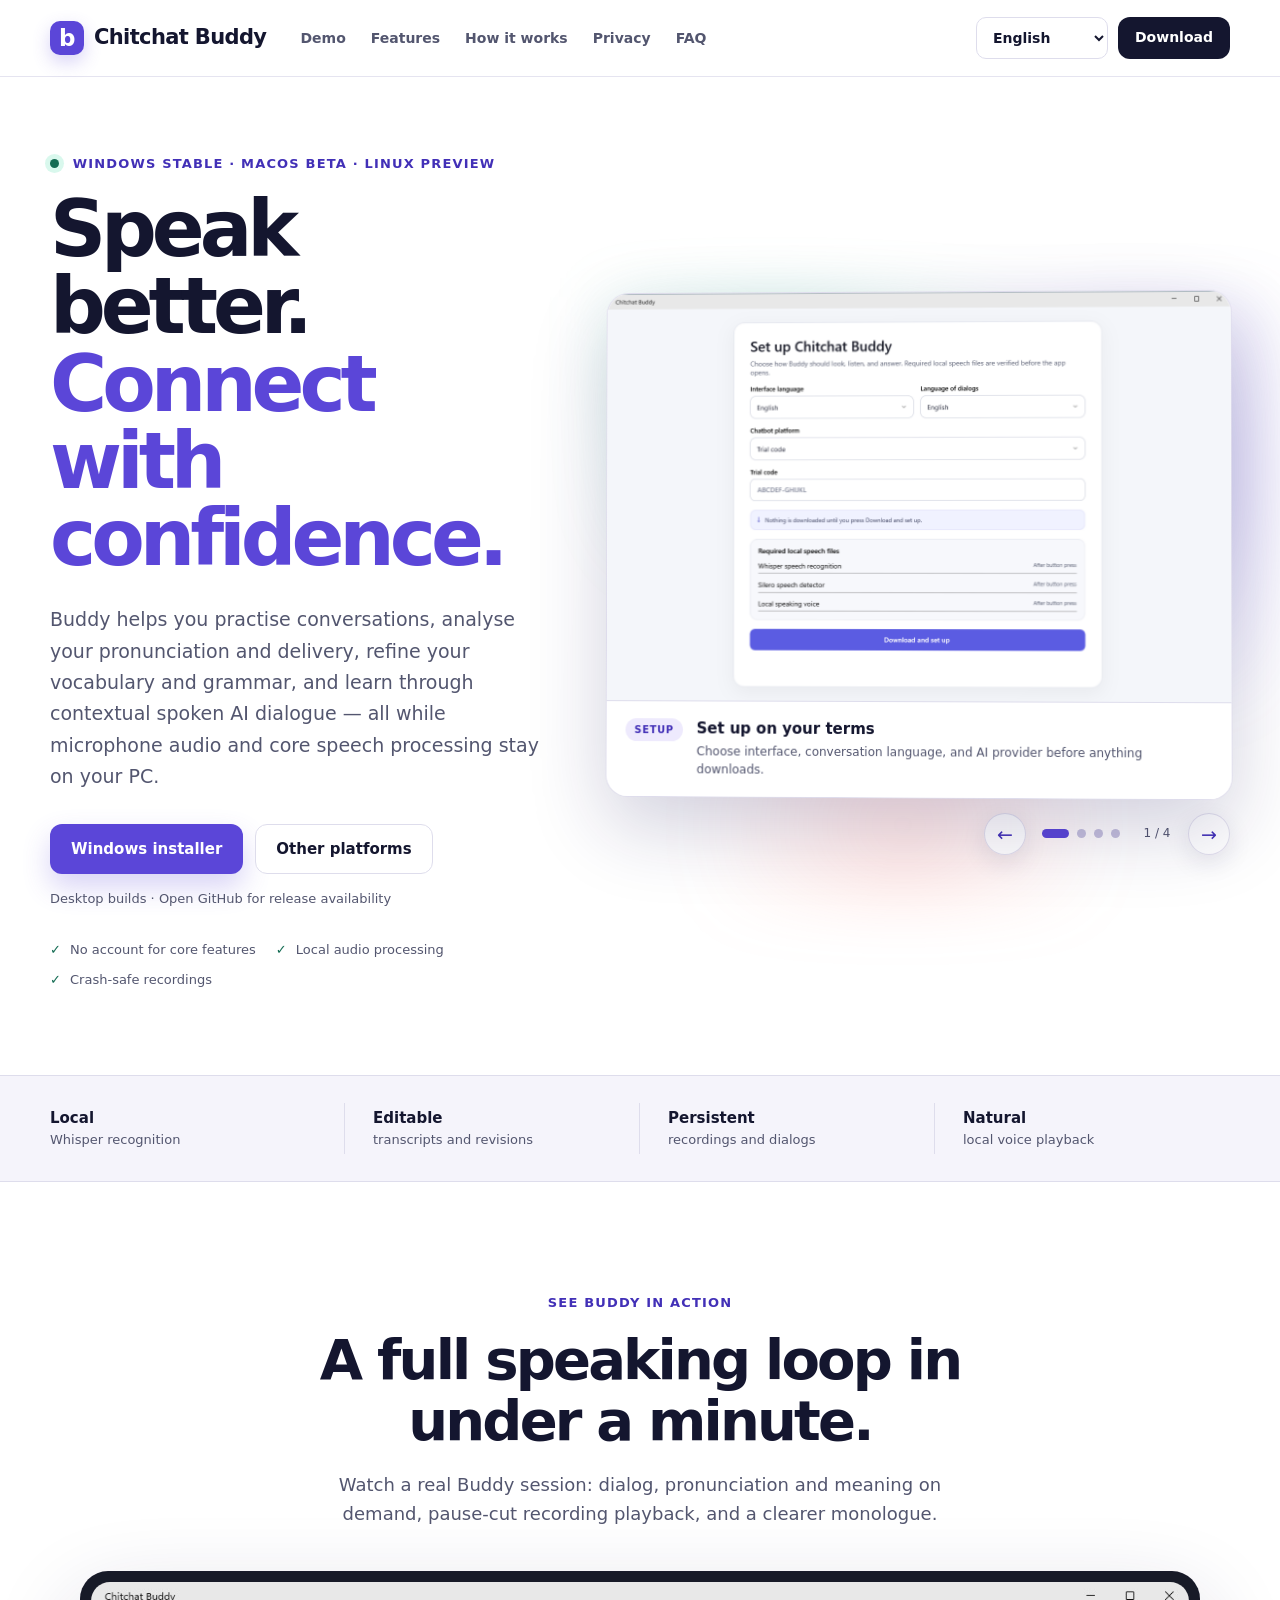
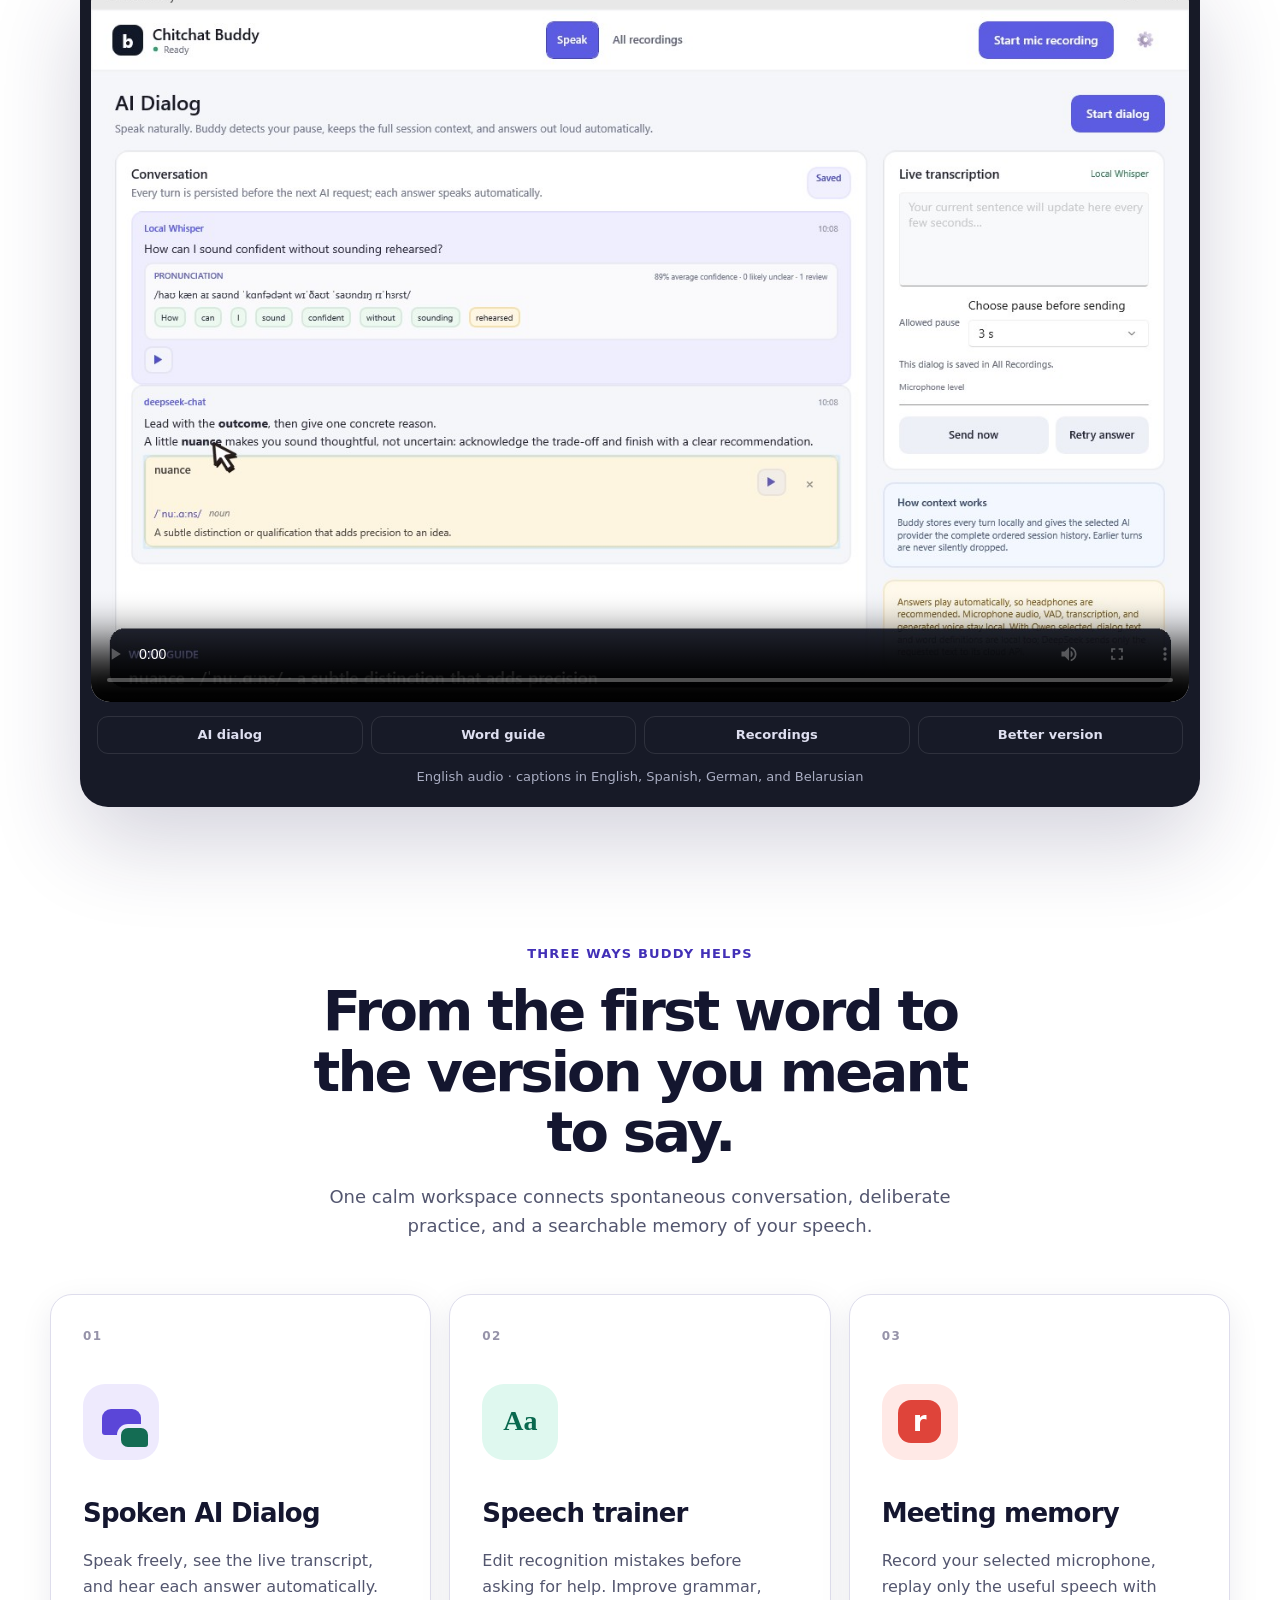
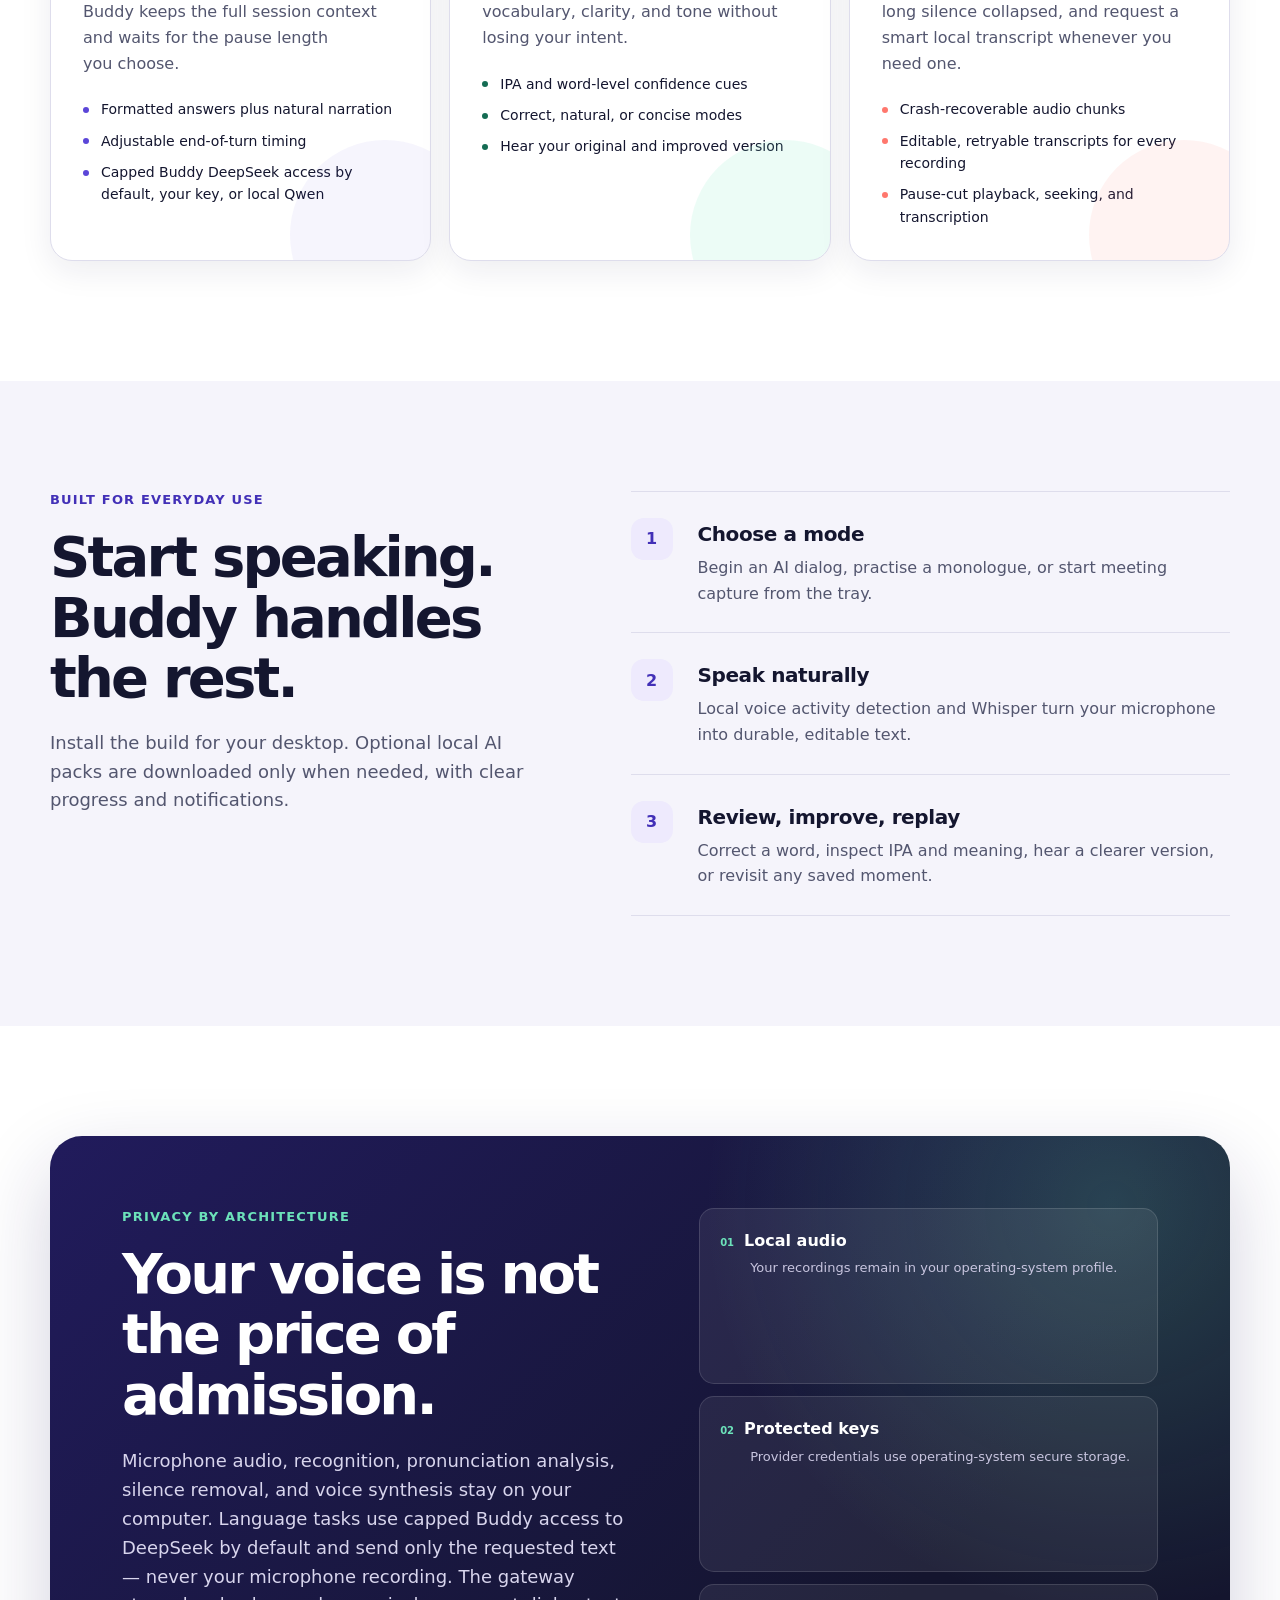
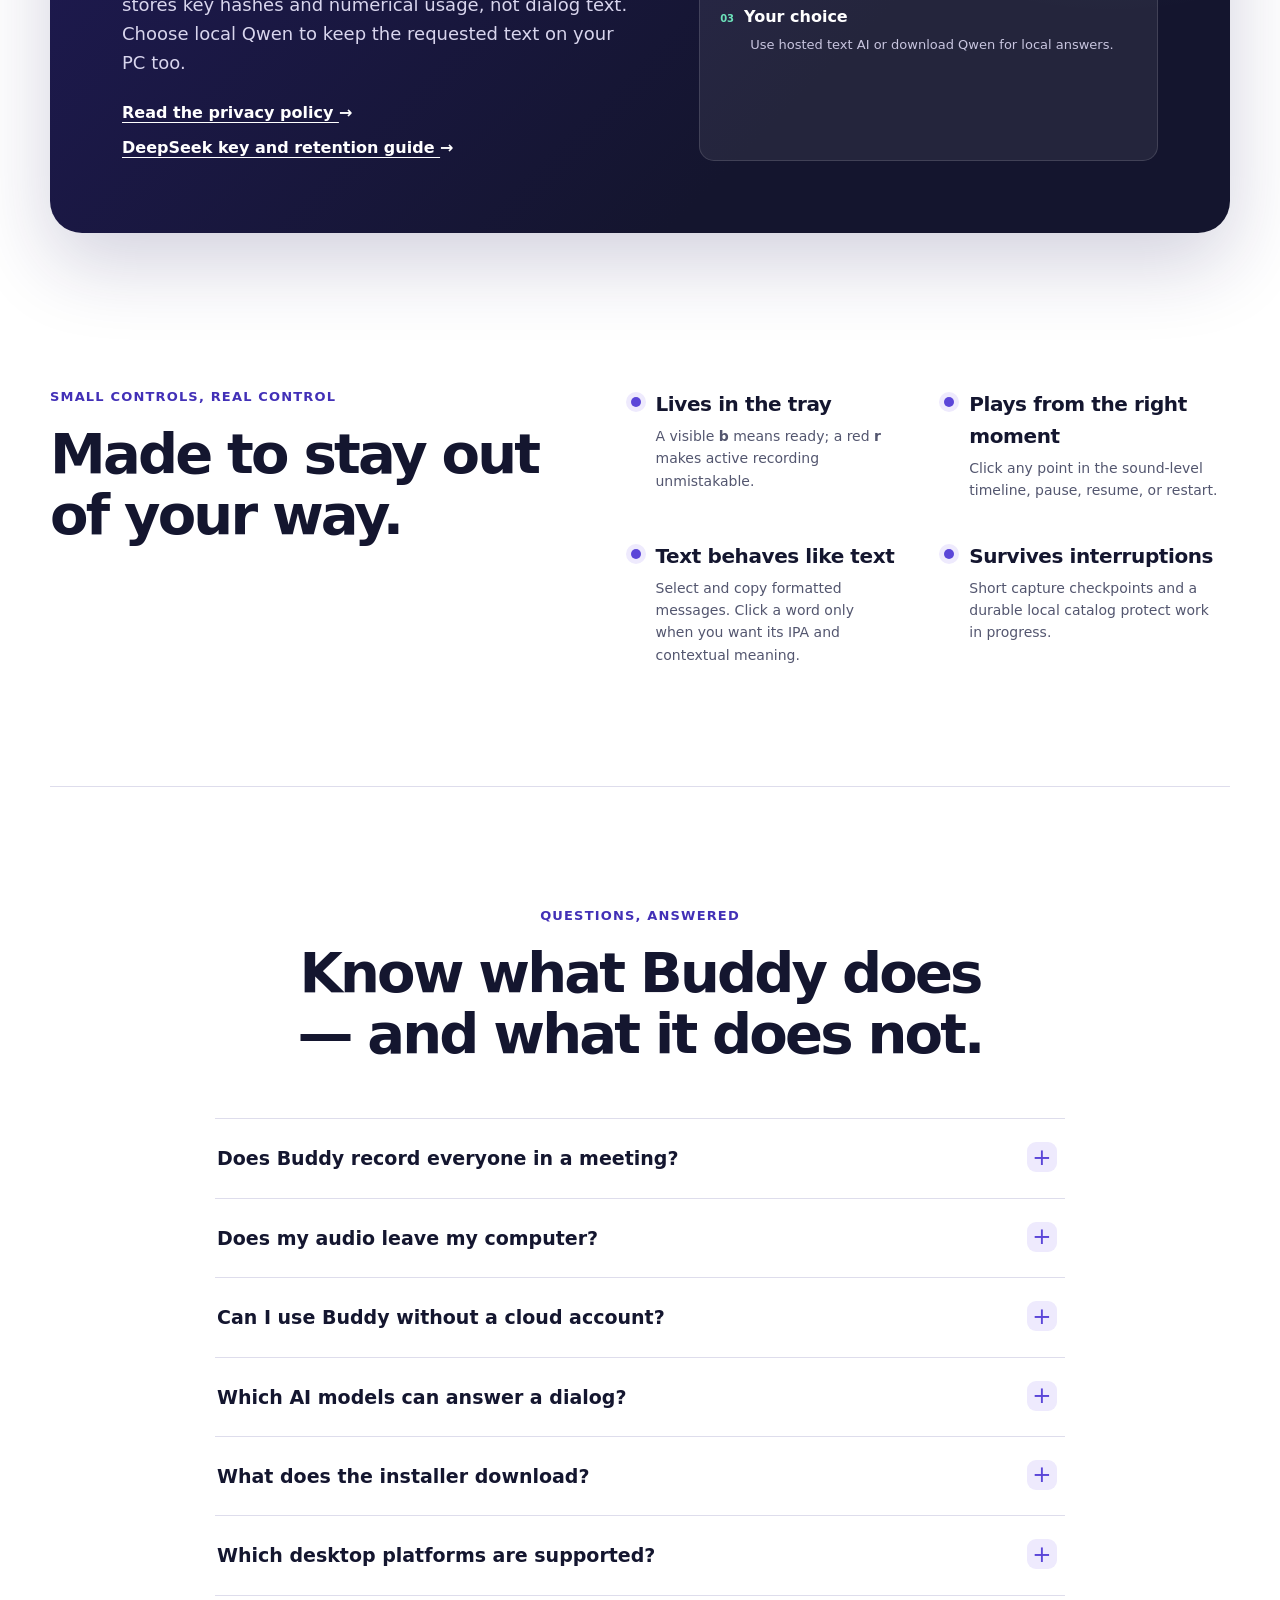
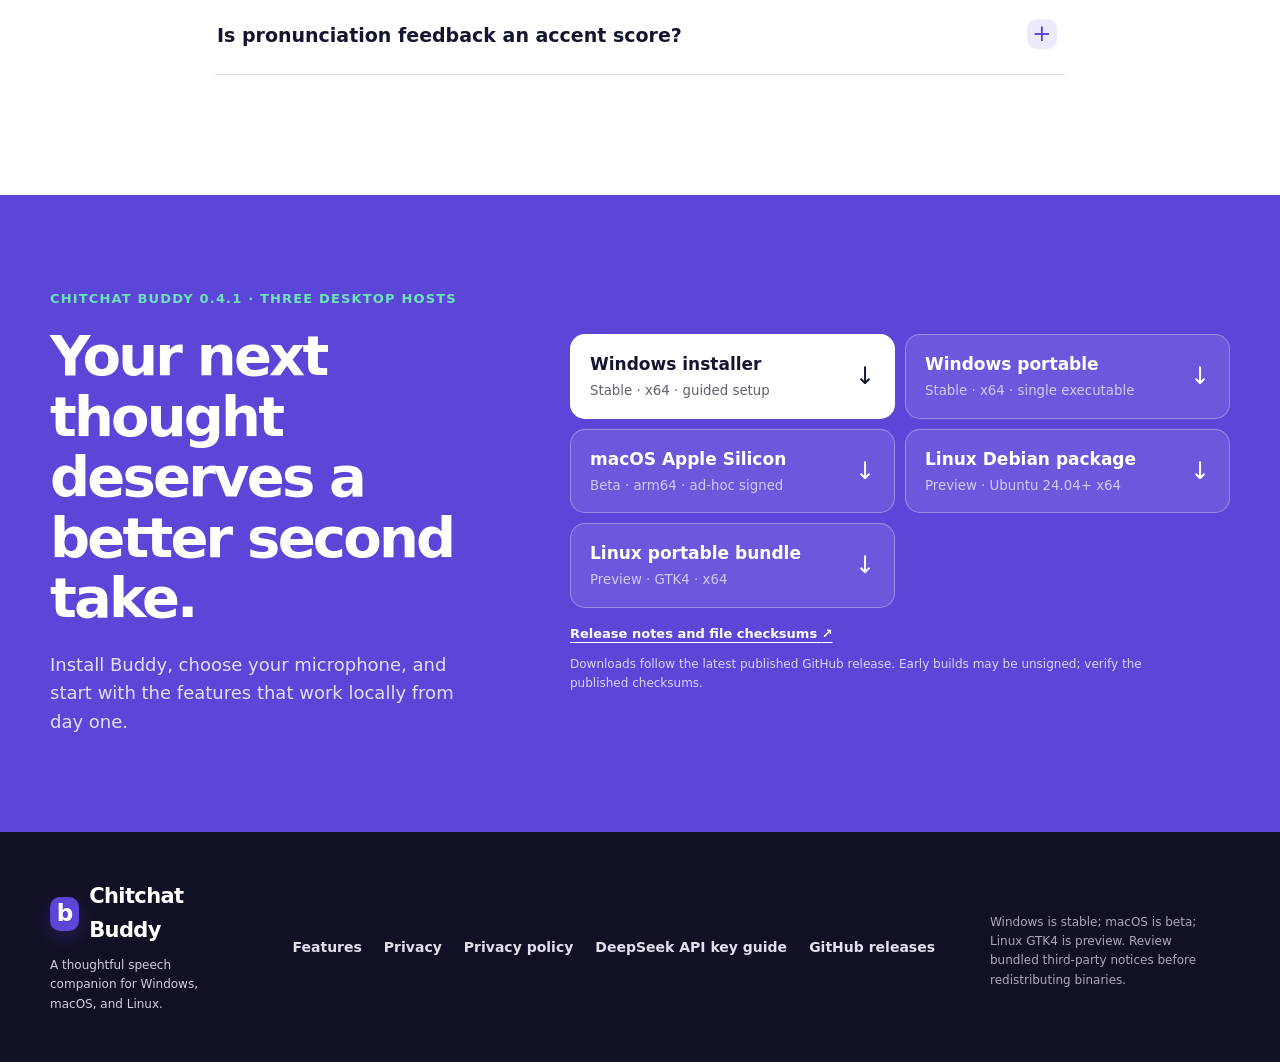
==== commit df2d682c: "Refocus landing copy on conversation coaching" ====
--- a/site/index.html
+++ b/site/index.html
@@ -4,7 +4,7 @@
   <meta charset="utf-8">
   <meta name="viewport" content="width=device-width, initial-scale=1">
   <title>Chitchat Buddy — Private AI speech companion for desktop</title>
-  <meta name="description" content="Record your own meeting speech, cut pauses, transcribe on demand, practise clearer English, and hold contextual voice conversations on Windows, macOS, and Linux.">
+  <meta name="description" content="Practise conversations, analyse pronunciation and delivery, improve vocabulary and grammar, and learn through contextual spoken AI dialogue on desktop.">
   <meta name="robots" content="index, follow, max-image-preview:large">
   <meta name="theme-color" content="#5b46d8">
   <meta name="color-scheme" content="light">
@@ -16,8 +16,8 @@
   <link rel="alternate" hreflang="x-default" href="__SITE_BASE_URL__/">
   <meta property="og:type" content="website">
   <meta property="og:site_name" content="Chitchat Buddy">
-  <meta property="og:title" content="Chitchat Buddy — Remember your words. Say them better.">
-  <meta property="og:description" content="A local-first desktop speech companion for pause-cut meeting recall, editable transcription, pronunciation coaching, and contextual AI dialog.">
+  <meta property="og:title" content="Chitchat Buddy — Speak better. Connect with confidence.">
+  <meta property="og:description" content="Practise conversations, understand how you speak, refine vocabulary and grammar, and learn through contextual spoken AI dialogue.">
   <meta property="og:url" content="__SITE_BASE_URL__/">
   <meta property="og:image" content="__SITE_BASE_URL__/og.png">
   <meta property="og:image:width" content="1200">
@@ -25,7 +25,7 @@
   <meta property="og:image:alt" content="Buddy speech companion with a conversation and audio waveform">
   <meta name="twitter:card" content="summary_large_image">
   <meta name="twitter:title" content="Chitchat Buddy — Private AI speech companion for desktop">
-  <meta name="twitter:description" content="Record, improve, and revisit what you say — with local speech processing and your choice of AI provider.">
+  <meta name="twitter:description" content="Practise conversations, analyse how you speak, and build confidence with local speech processing and contextual AI dialogue.">
   <meta name="twitter:image" content="__SITE_BASE_URL__/og.png">
   <link rel="icon" type="image/png" sizes="32x32" href="./favicon-32.png">
   <link rel="apple-touch-icon" sizes="180x180" href="./apple-touch-icon.png">
@@ -37,7 +37,7 @@
     "@type": "SoftwareApplication",
     "name": "Chitchat Buddy",
     "alternateName": "Buddy",
-    "description": "A privacy-first desktop speech companion for pause-cut meeting recall, editable transcription, pronunciation coaching, and contextual AI dialog.",
+    "description": "A privacy-first desktop companion for practising conversations, analysing speech, improving vocabulary and grammar, and learning through contextual spoken AI dialog.",
     "url": "__SITE_BASE_URL__/",
     "downloadUrl": "https://github.com/__BUDDY_REPOSITORY__/releases/latest/download/Buddy-Setup.exe",
     "applicationCategory": "ProductivityApplication",
@@ -142,8 +142,8 @@
     <section class="hero section-shell">
       <div class="hero-copy">
         <p class="eyebrow"><span class="status-dot" aria-hidden="true"></span> Windows stable · macOS beta · Linux preview</p>
-        <h1>Remember your words.<br><span>Say them better.</span></h1>
-        <p class="hero-lede">Buddy records your own remarks, turns speech into an editable coaching loop, and keeps a spoken AI conversation in context — while the core speech stack stays on your PC.</p>
+        <h1>Speak better.<br><span>Connect with confidence.</span></h1>
+        <p class="hero-lede">Buddy helps you practise conversations, analyse your pronunciation and delivery, refine your vocabulary and grammar, and learn through contextual spoken AI dialogue — all while microphone audio and core speech processing stay on your PC.</p>
         <div class="hero-actions">
           <a class="button button-primary" data-download-asset="Buddy-Setup.exe" aria-describedby="release-note" href="https://github.com/__BUDDY_REPOSITORY__/releases/latest/download/Buddy-Setup.exe">Windows installer</a>
           <a class="button button-secondary" href="#download">Other platforms</a>
--- a/site/styles.css
+++ b/site/styles.css
@@ -146,6 +146,25 @@
   gap: 10px;
 }
 
+.document-header .nav-shell {
+  min-height: 64px;
+}
+
+.document-header .brand {
+  font-size: 18px;
+}
+
+.document-header .brand-mark {
+  width: 30px;
+  height: 30px;
+  border-radius: 9px;
+  font-size: 20px;
+}
+
+.document-header .language-select {
+  min-height: 38px;
+}
+
 .language-label {
   position: absolute;
   width: 1px;
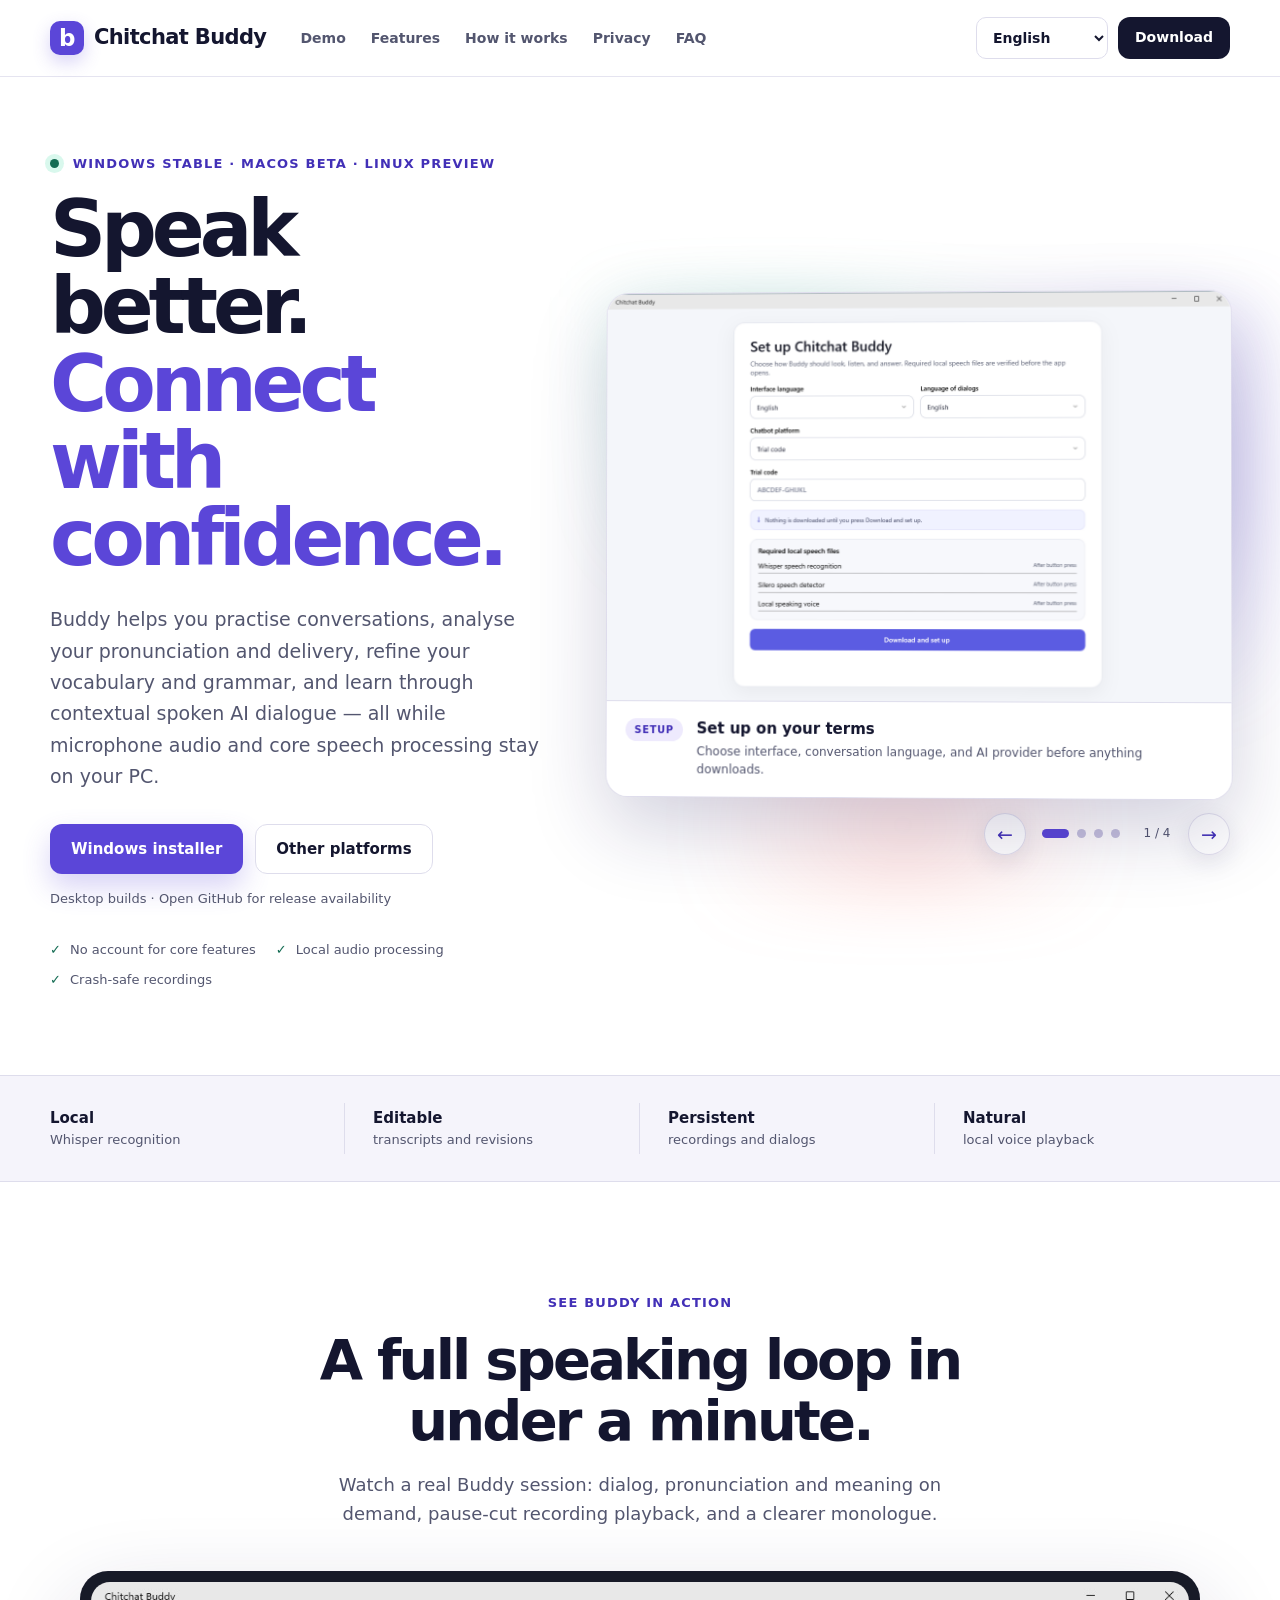
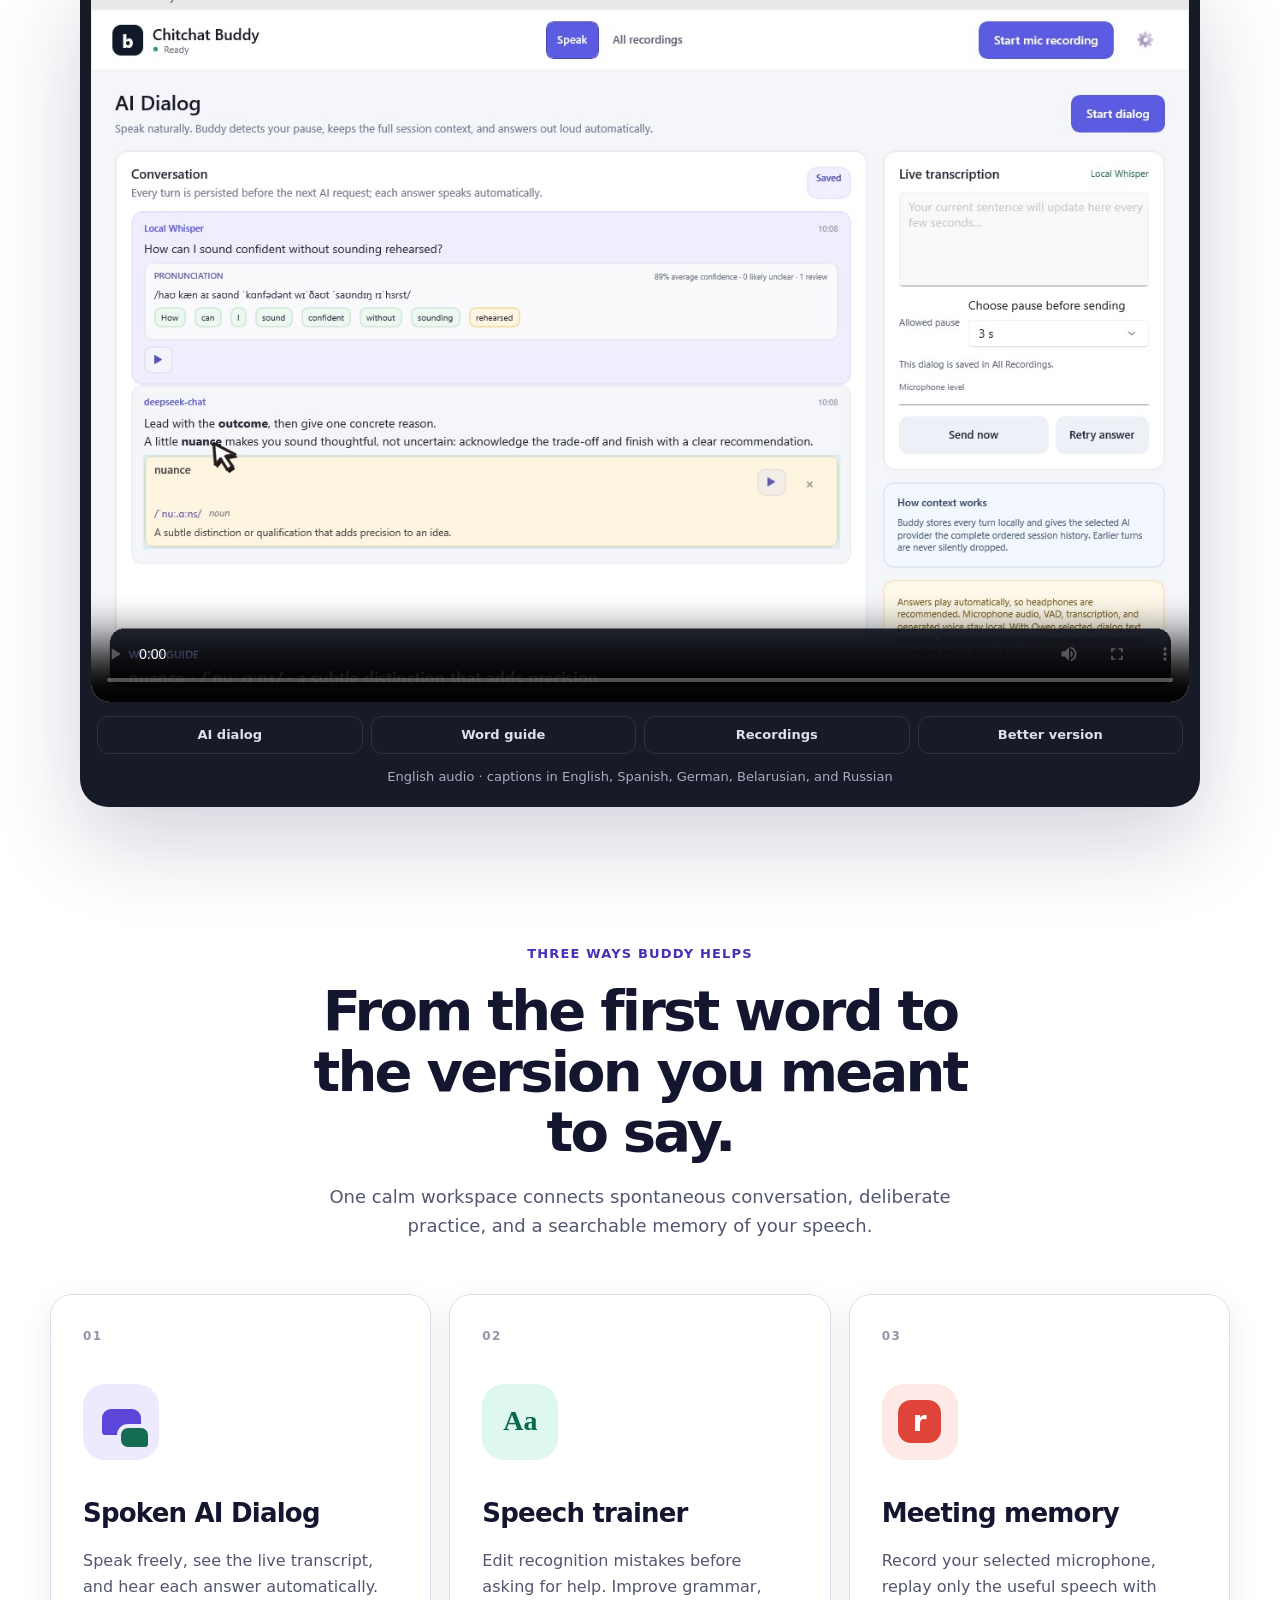
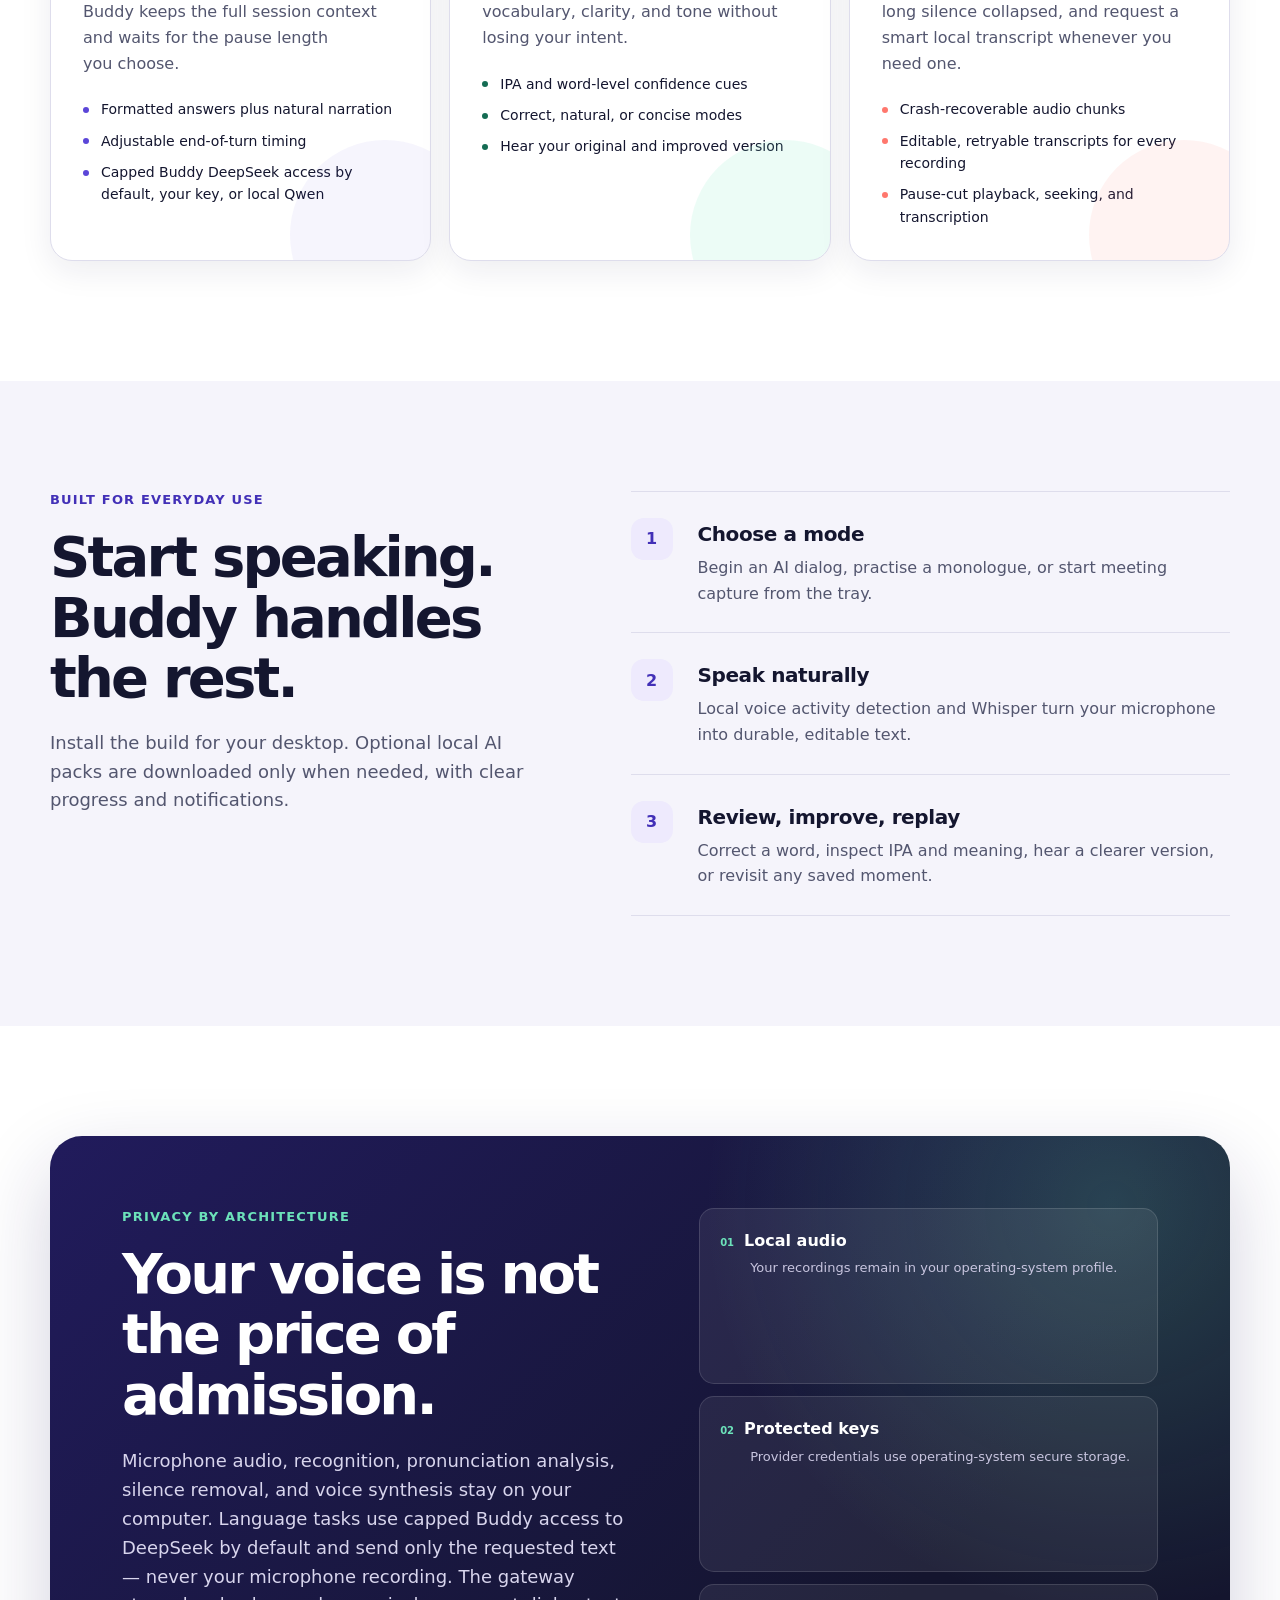
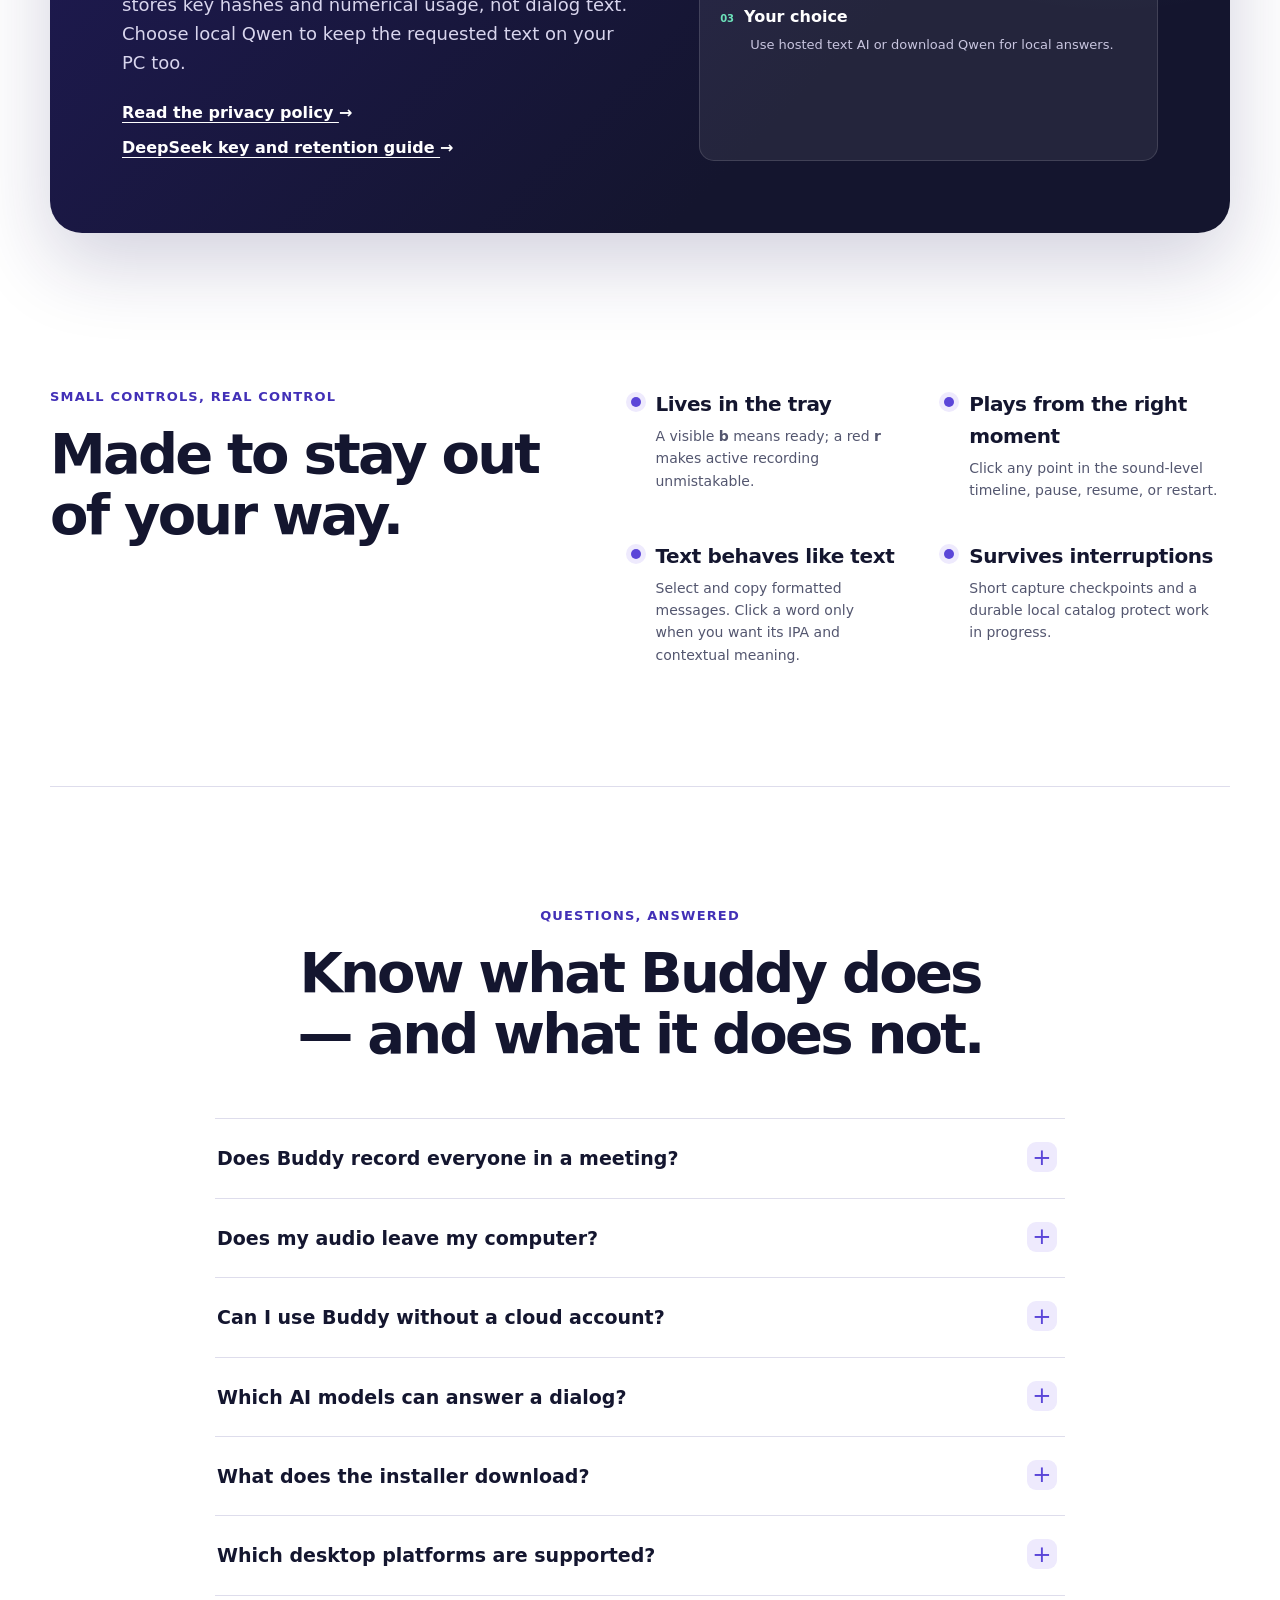
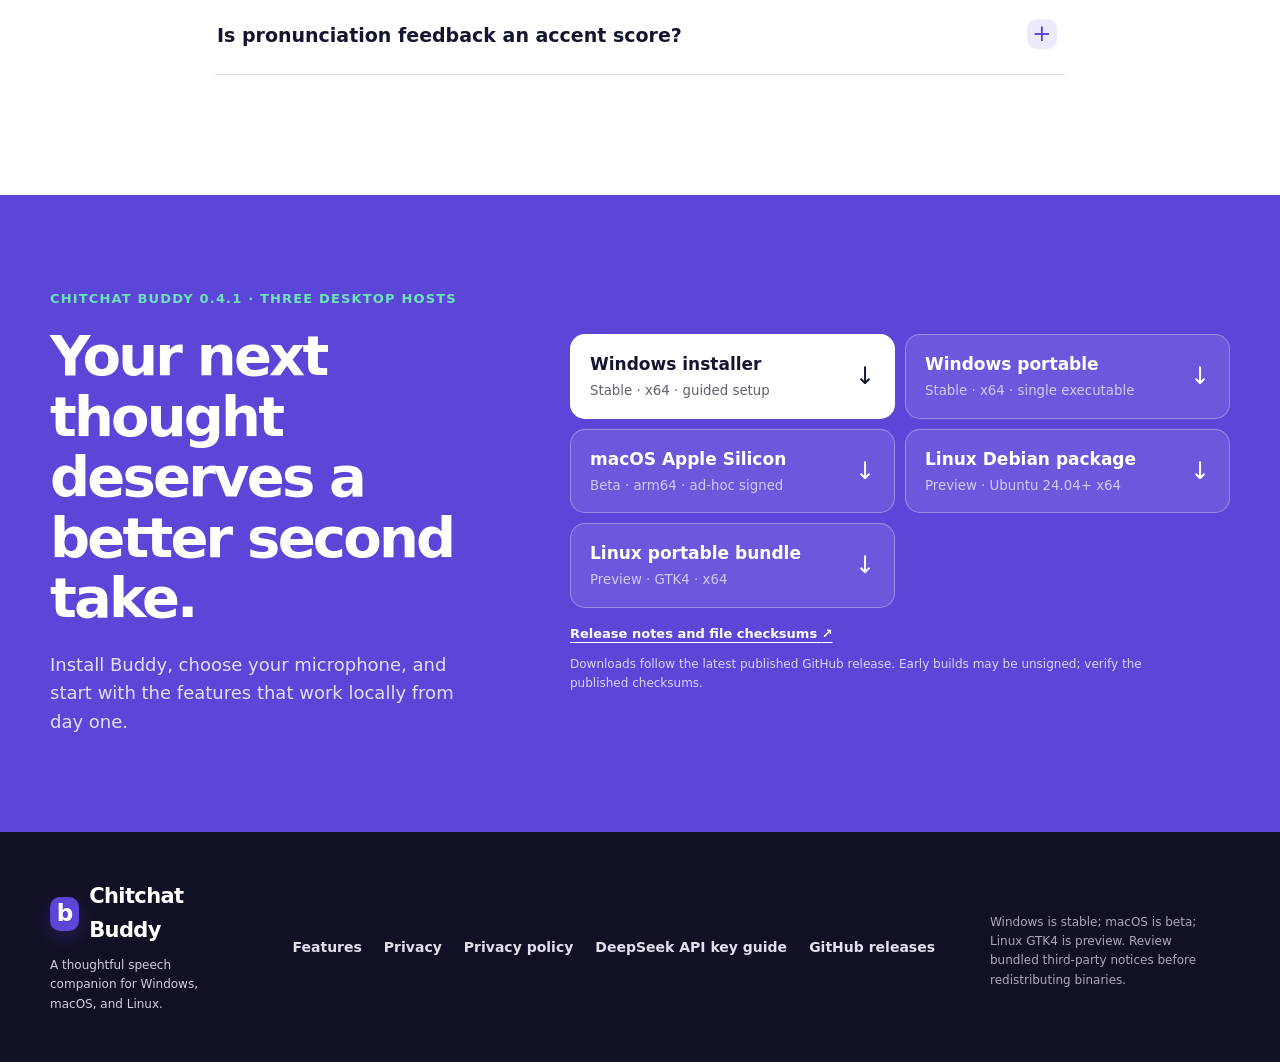
==== commit 67275f8e: "Add Russian site and screenshot zoom" ====
--- a/site/index.html
+++ b/site/index.html
@@ -13,6 +13,7 @@
   <link rel="alternate" hreflang="es" href="__SITE_BASE_URL__/es/">
   <link rel="alternate" hreflang="de" href="__SITE_BASE_URL__/de/">
   <link rel="alternate" hreflang="be" href="__SITE_BASE_URL__/be/">
+  <link rel="alternate" hreflang="ru" href="__SITE_BASE_URL__/ru/">
   <link rel="alternate" hreflang="x-default" href="__SITE_BASE_URL__/">
   <meta property="og:type" content="website">
   <meta property="og:site_name" content="Chitchat Buddy">
@@ -127,13 +128,14 @@
           <option value="es">Español</option>
           <option value="de">Deutsch</option>
           <option value="be">Беларуская</option>
+          <option value="ru">Русский</option>
         </select>
         <a class="button button-small" href="#download">Download</a>
       </div>
     </div>
     <noscript>
       <nav class="noscript-languages" aria-label="Languages">
-        <strong>Language:</strong> <a href="./">English</a> · <a href="./es/">Español</a> · <a href="./de/">Deutsch</a> · <a href="./be/">Беларуская</a>
+        <strong>Language:</strong> <a href="./">English</a> · <a href="./es/">Español</a> · <a href="./de/">Deutsch</a> · <a href="./be/">Беларуская</a> · <a href="./ru/">Русский</a>
       </nav>
     </noscript>
   </header>
@@ -214,10 +216,11 @@
           <track kind="subtitles" srclang="es" label="Español" src="./video/buddy-walkthrough.es.vtt">
           <track kind="subtitles" srclang="de" label="Deutsch" src="./video/buddy-walkthrough.de.vtt">
           <track kind="subtitles" srclang="be" label="Беларуская" src="./video/buddy-walkthrough.be.vtt">
+          <track kind="subtitles" srclang="ru" label="Русский" src="./video/buddy-walkthrough.ru.vtt">
           Your browser cannot play this video. <a href="./video/buddy-walkthrough.mp4">Download the walkthrough</a>.
         </video>
         <div class="demo-chapters" aria-label="Walkthrough chapters"><span>AI dialog</span><span>Word guide</span><span>Recordings</span><span>Better version</span></div>
-        <p class="demo-language-note">English audio · captions in English, Spanish, German, and Belarusian</p>
+        <p class="demo-language-note">English audio · captions in English, Spanish, German, Belarusian, and Russian</p>
       </div>
     </section>
 
--- a/site/styles.css
+++ b/site/styles.css
@@ -413,6 +413,168 @@
   background: #f7f8fc;
 }
 
+.carousel-zoom-target {
+  position: relative;
+  display: block;
+  cursor: zoom-in;
+  outline: none;
+}
+
+.carousel-zoom-target::before {
+  position: absolute;
+  top: 13px;
+  right: 13px;
+  width: 36px;
+  height: 36px;
+  display: grid;
+  place-items: center;
+  color: #fff;
+  border: 1px solid rgba(255, 255, 255, 0.55);
+  border-radius: 11px;
+  background: rgba(20, 21, 46, 0.76);
+  box-shadow: 0 8px 24px rgba(20, 21, 46, 0.18);
+  content: "+";
+  font-size: 22px;
+  font-weight: 500;
+  line-height: 1;
+  opacity: 0;
+  pointer-events: none;
+  transform: translateY(-3px);
+  transition: opacity 160ms ease, transform 160ms ease;
+}
+
+.carousel-zoom-target:hover::before,
+.carousel-zoom-target:focus-visible::before {
+  opacity: 1;
+  transform: translateY(0);
+}
+
+.carousel-zoom-target:focus-visible {
+  box-shadow: inset 0 0 0 4px rgba(91, 70, 216, 0.6);
+}
+
+.screenshot-lightbox {
+  width: min(96vw, 1500px);
+  height: min(94vh, 1000px);
+  max-width: none;
+  max-height: none;
+  padding: 0;
+  overflow: hidden;
+  border: 0;
+  border-radius: 22px;
+  color: #fff;
+  background: #111126;
+  box-shadow: 0 28px 90px rgba(8, 8, 23, 0.55);
+}
+
+.screenshot-lightbox::backdrop {
+  background: rgba(10, 10, 26, 0.84);
+  backdrop-filter: blur(7px);
+}
+
+.lightbox-panel {
+  height: 100%;
+  display: grid;
+  grid-template-rows: auto minmax(0, 1fr);
+}
+
+.lightbox-toolbar {
+  min-height: 62px;
+  padding: 10px 12px 10px 20px;
+  display: flex;
+  align-items: center;
+  gap: 18px;
+  border-bottom: 1px solid rgba(255, 255, 255, 0.12);
+}
+
+.lightbox-title {
+  min-width: 0;
+  flex: 1;
+  overflow: hidden;
+  color: #d7d5e8;
+  font-size: 13px;
+  font-weight: 650;
+  text-overflow: ellipsis;
+  white-space: nowrap;
+}
+
+.lightbox-actions {
+  display: flex;
+  align-items: center;
+  gap: 7px;
+}
+
+.lightbox-actions button {
+  min-width: 40px;
+  height: 40px;
+  padding: 0 10px;
+  display: grid;
+  place-items: center;
+  border: 1px solid rgba(255, 255, 255, 0.16);
+  border-radius: 10px;
+  color: #fff;
+  background: rgba(255, 255, 255, 0.08);
+  cursor: pointer;
+  font: inherit;
+  font-weight: 750;
+}
+
+.lightbox-actions button:hover:not(:disabled),
+.lightbox-actions button:focus-visible {
+  border-color: rgba(108, 226, 186, 0.7);
+  background: rgba(108, 226, 186, 0.14);
+  outline: none;
+}
+
+.lightbox-actions button:disabled {
+  cursor: default;
+  opacity: 0.38;
+}
+
+.lightbox-actions [data-lightbox-reset] {
+  min-width: 68px;
+  font-size: 12px;
+}
+
+.lightbox-actions .lightbox-close {
+  margin-left: 6px;
+  color: #14152e;
+  background: var(--mint);
+  font-size: 24px;
+  font-weight: 500;
+}
+
+.lightbox-stage {
+  min-width: 0;
+  min-height: 0;
+  padding: 12px;
+  overflow: auto;
+  overscroll-behavior: contain;
+  background:
+    radial-gradient(circle at 50% 10%, rgba(91, 70, 216, 0.22), transparent 42%),
+    #090a18;
+  scrollbar-color: rgba(108, 226, 186, 0.65) rgba(255, 255, 255, 0.08);
+}
+
+.lightbox-image-frame {
+  position: relative;
+  max-width: none;
+  margin: auto;
+  display: block;
+  overflow: hidden;
+  border-radius: 8px;
+  box-shadow: 0 16px 55px rgba(0, 0, 0, 0.42);
+  line-height: 0;
+  transition: width 140ms ease;
+}
+
+.lightbox-stage img {
+  width: 100%;
+  max-width: none;
+  height: auto;
+  display: block;
+}
+
 .carousel-slide figcaption {
   min-height: 92px;
   padding: 17px 19px 18px;
@@ -1550,6 +1712,29 @@
     height: 44px;
   }
 
+  .carousel-zoom-target::before {
+    opacity: 1;
+    transform: none;
+  }
+
+  .screenshot-lightbox {
+    width: 100vw;
+    height: 100dvh;
+    border-radius: 0;
+  }
+
+  .lightbox-toolbar {
+    padding-left: 12px;
+  }
+
+  .lightbox-title {
+    position: absolute;
+    width: 1px;
+    height: 1px;
+    overflow: hidden;
+    clip-path: inset(50%);
+  }
+
   .app-body {
     min-height: 380px;
     grid-template-columns: 1fr;
